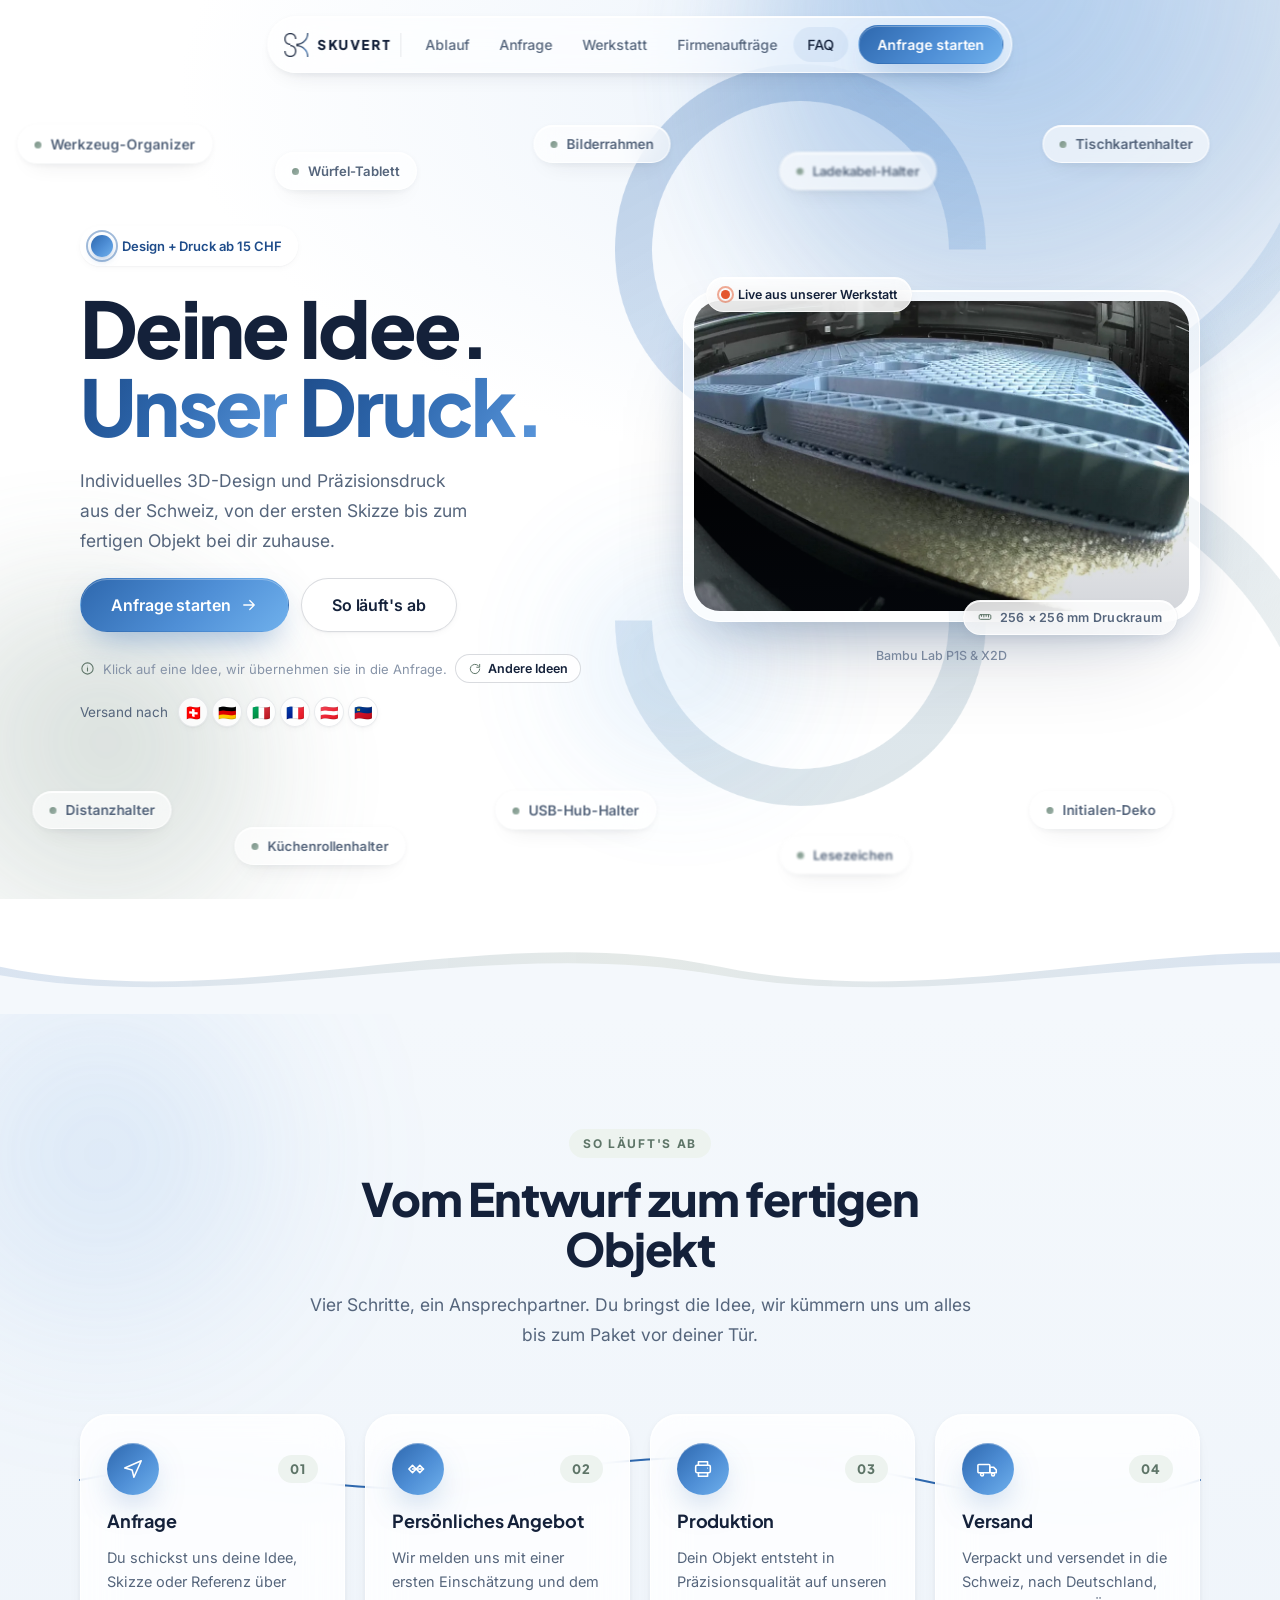
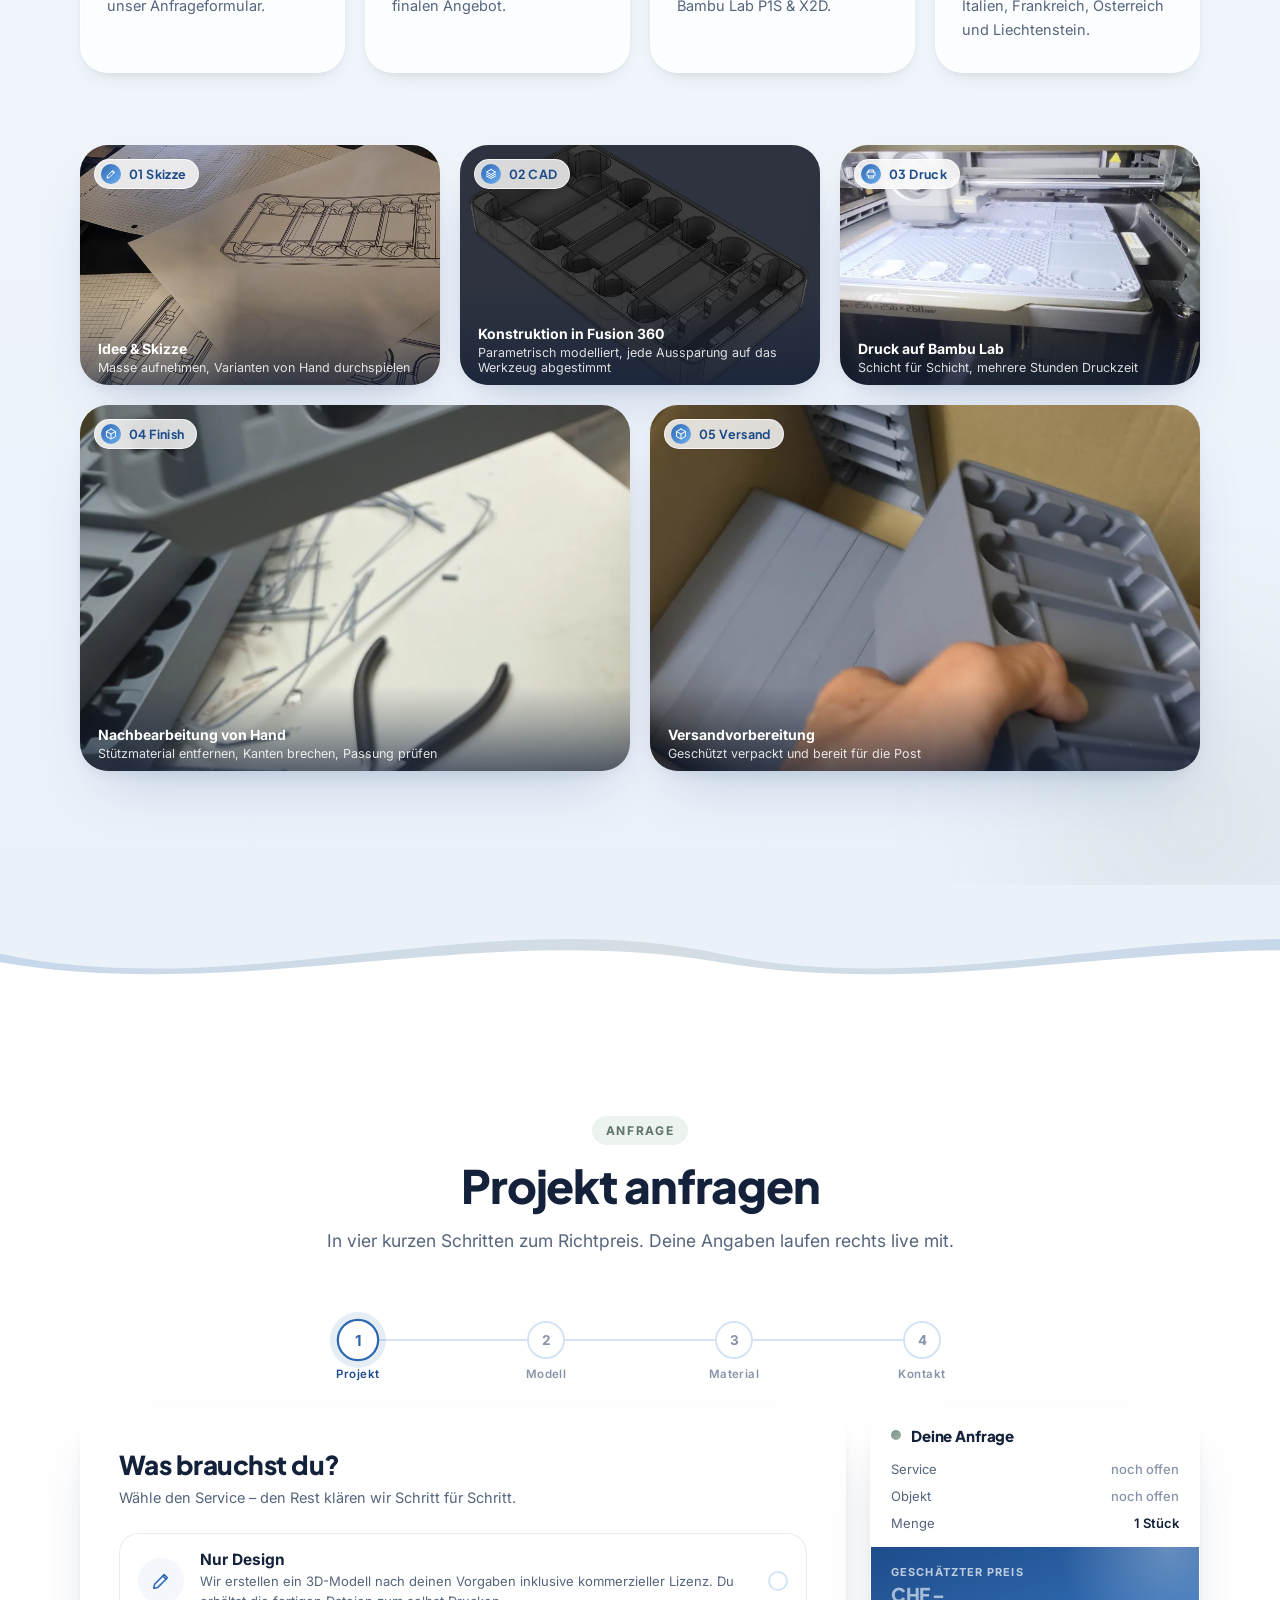
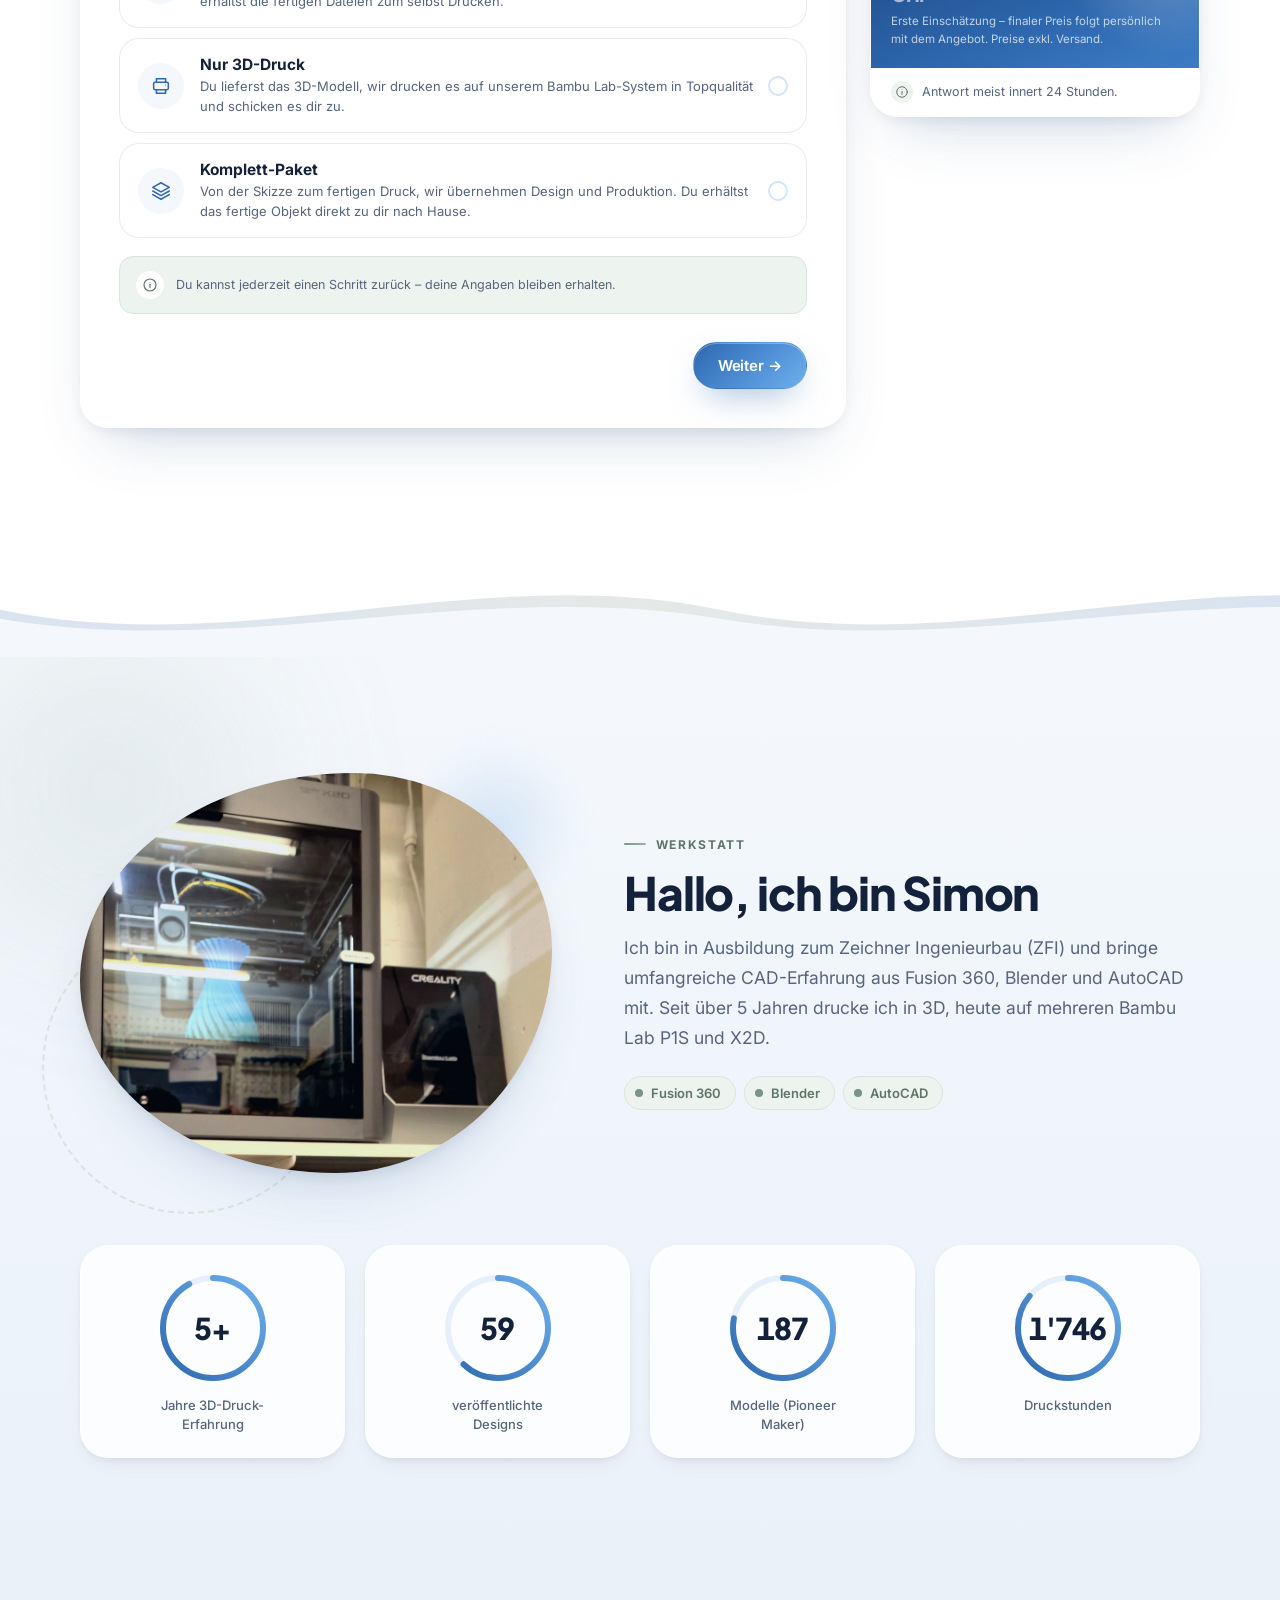
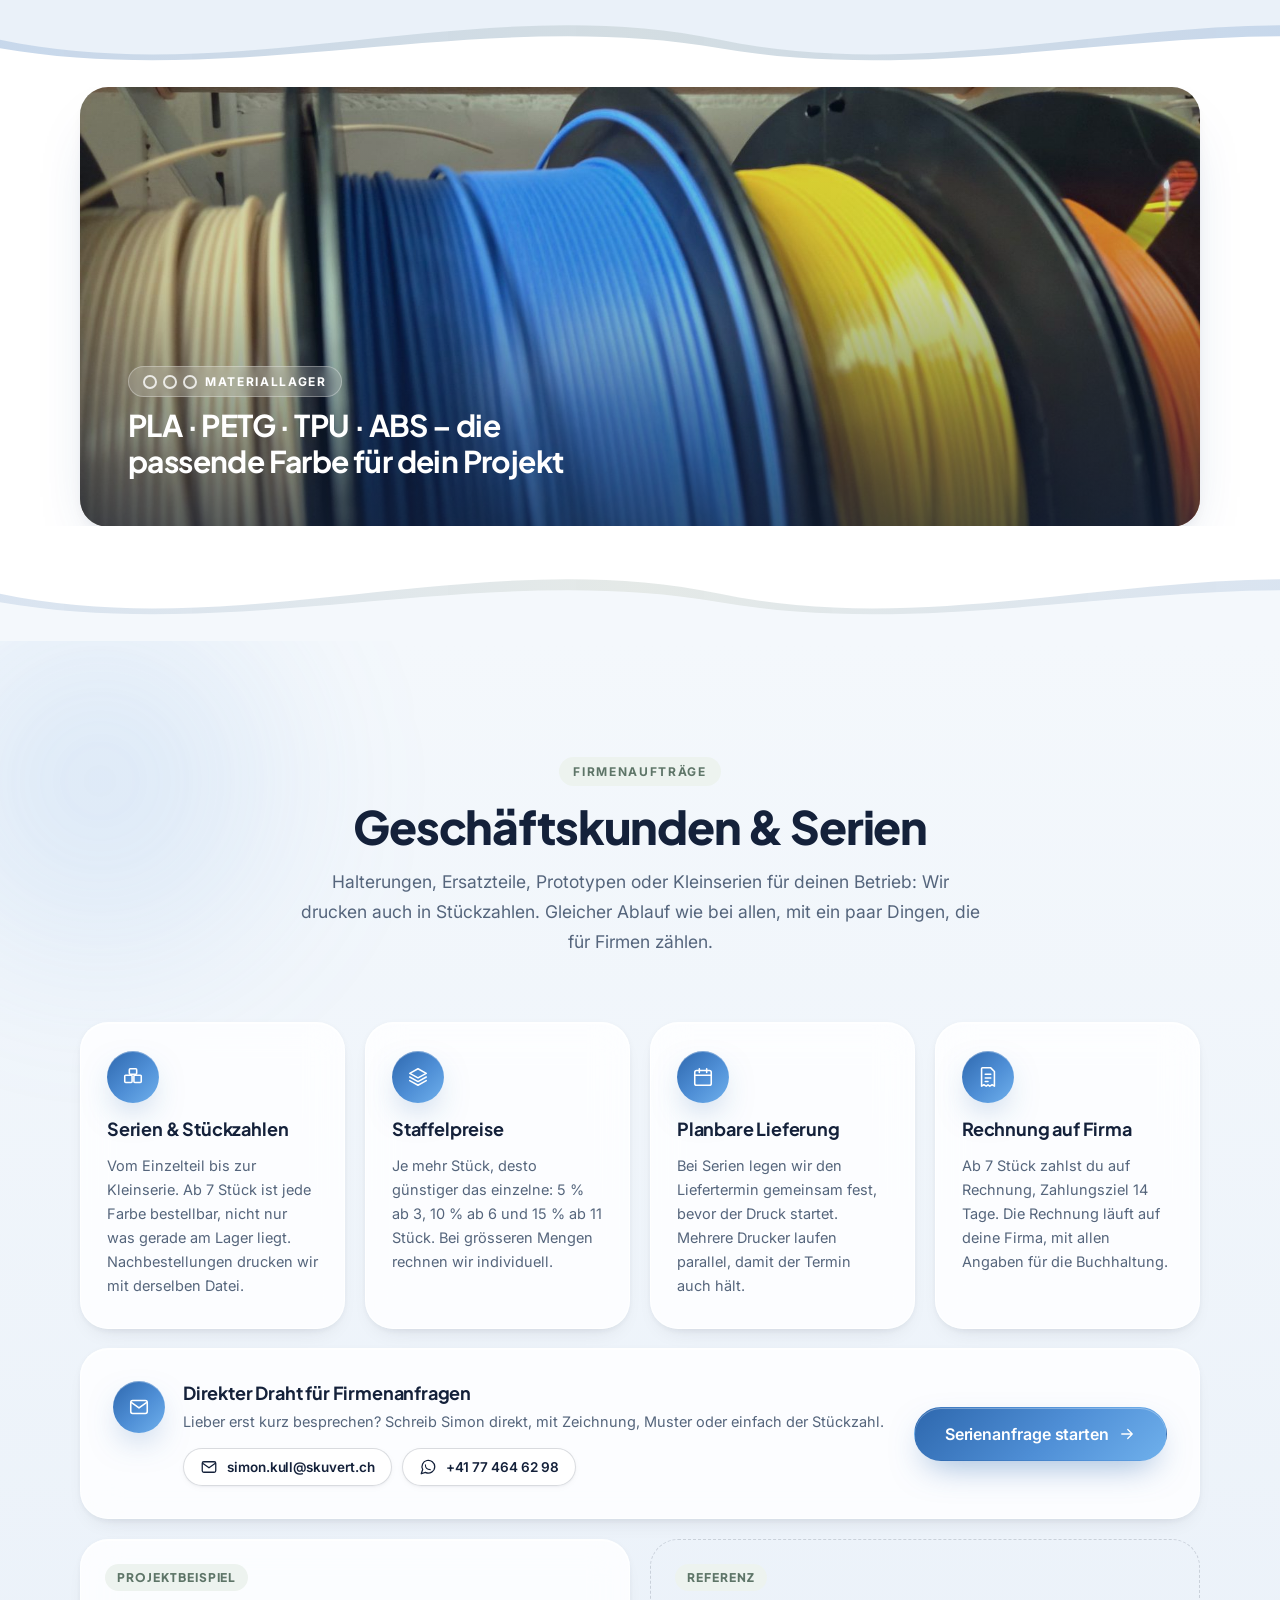
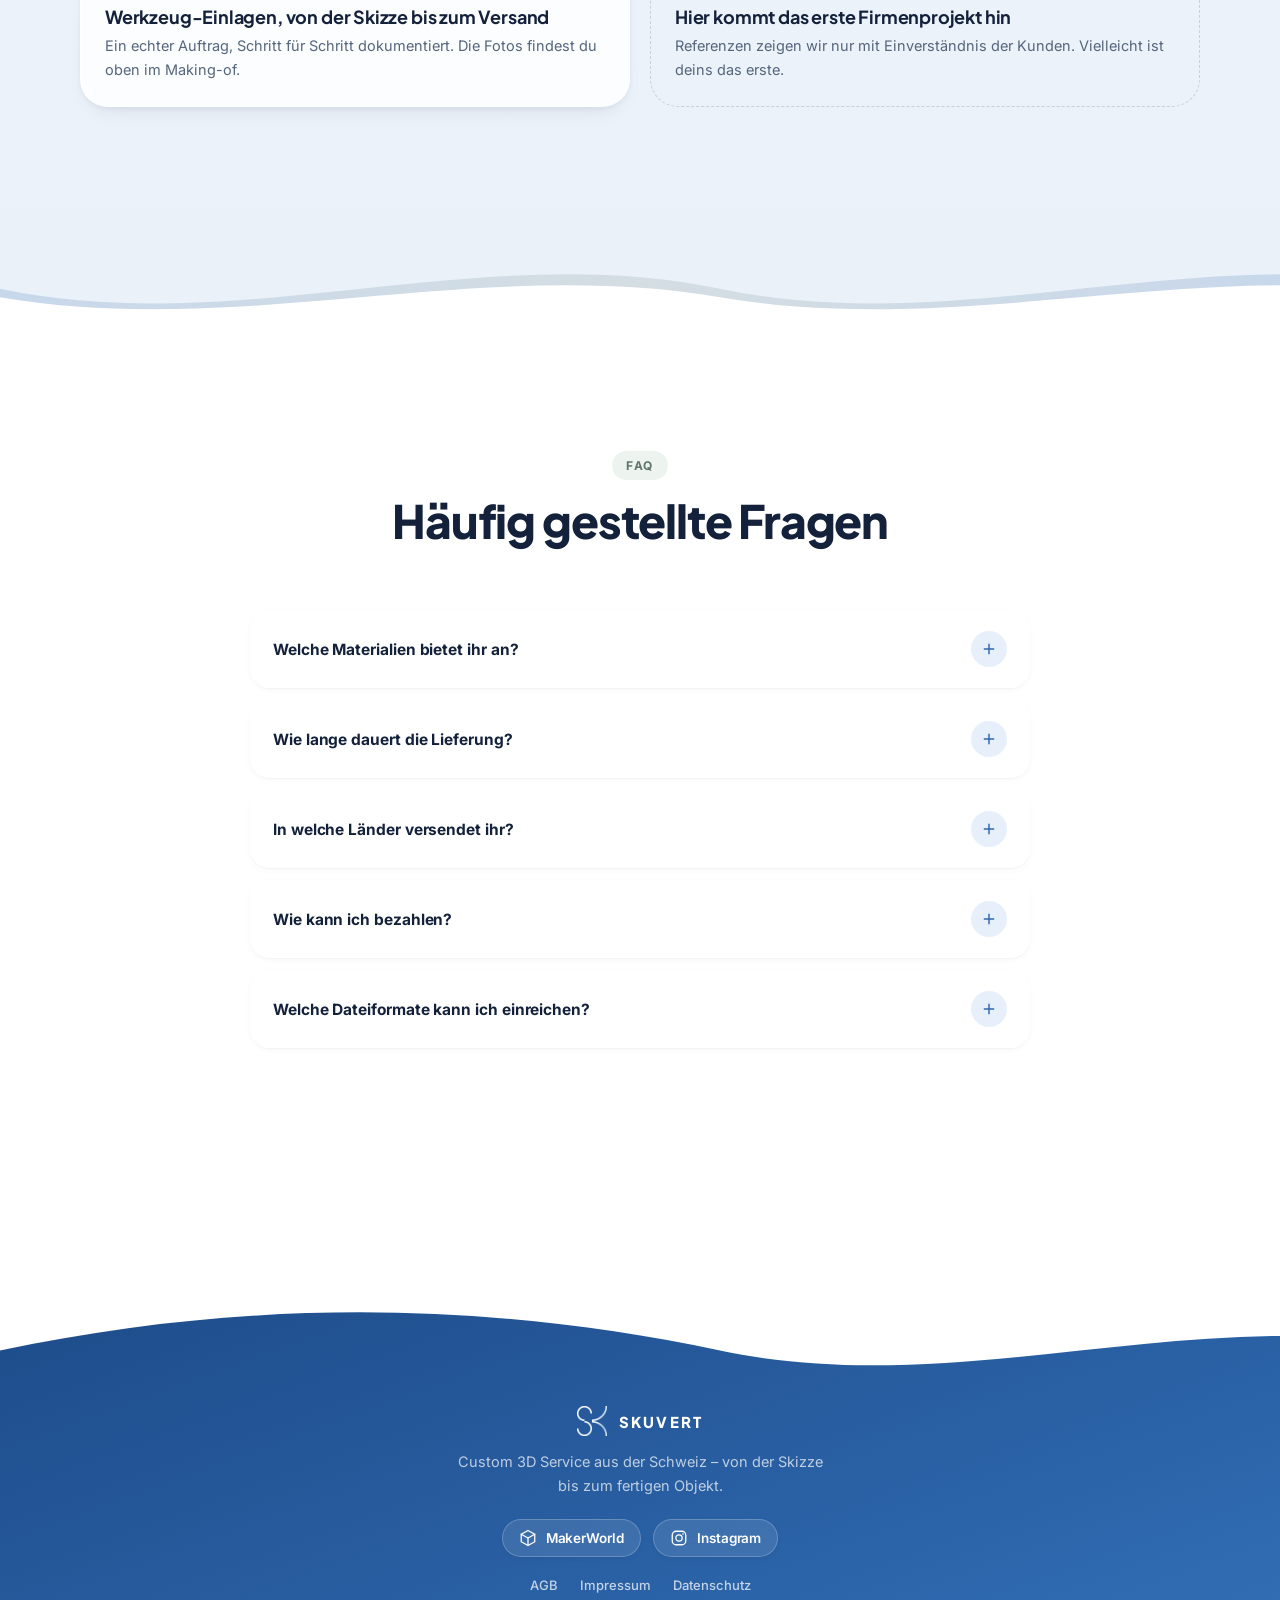
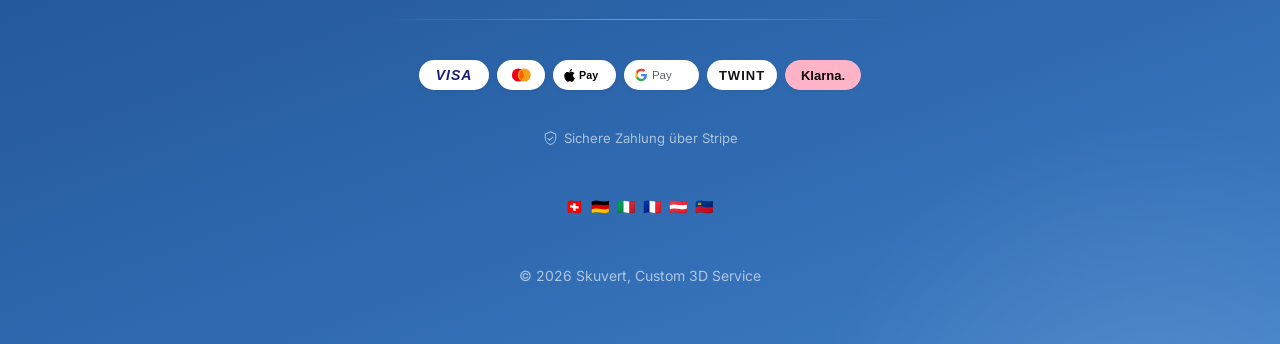
==== index.html @ 54eae2b1 "Menü: «Werkstatt» und «Firmenaufträge» als einheitliche Ein-Wort-Begriffe Co-Authored-By: Claude Opu" ====
<!DOCTYPE html>
<html lang="de">
<head>
<meta charset="UTF-8">
<meta name="viewport" content="width=device-width, initial-scale=1">
<title>Skuvert, Custom 3D Service</title>
<meta name="description" content="Individuelles 3D-Design und Präzisionsdruck aus der Schweiz, von der ersten Skizze bis zum fertigen Objekt.">
<meta property="og:title" content="Skuvert, Custom 3D Service">
<meta property="og:description" content="Individuelles 3D-Design und Präzisionsdruck aus der Schweiz, von der ersten Skizze bis zum fertigen Objekt.">
<meta property="og:type" content="website">
<meta name="theme-color" content="#2E68AE">
<link rel="icon" type="image/png" href="assets/logo.png">
<link rel="apple-touch-icon" href="assets/logo.png">
<link rel="preconnect" href="https://fonts.googleapis.com">
<link rel="preconnect" href="https://fonts.gstatic.com" crossorigin>
<link href="https://fonts.googleapis.com/css2?family=Inter:wght@400;500;600;700&family=Plus+Jakarta+Sans:wght@700;800&display=swap" rel="stylesheet">
<link rel="stylesheet" href="style.css?v=11">
</head>
<body>

<!-- duenne Fortschrittsleiste am Seitenrand (rein CSS, scroll-timeline) -->
<div class="scroll-progress" aria-hidden="true"></div>

<!-- icon sprite (line icons only, no emoji) -->
<svg style="display:none" aria-hidden="true">
<symbol id="icon-send" viewBox="0 0 24 24"><path d="M3 11l18-8-8 18-2-8-8-2z"/></symbol>
<symbol id="icon-handshake" viewBox="0 0 24 24"><path d="M2 12l4-4 4 4-4 4-4-4z"/><path d="M10 12l4-4 4 4-4 4-4-4z"/><path d="M6 12h12"/></symbol>
<symbol id="icon-printer" viewBox="0 0 24 24"><path d="M7 8V4h10v4"/><rect x="4" y="8" width="16" height="8" rx="1.5"/><path d="M7 16v4h10v-4"/><circle cx="17" cy="11" r="0.6" fill="currentColor" stroke="none"/></symbol>
<symbol id="icon-truck" viewBox="0 0 24 24"><rect x="1" y="7" width="13" height="9" rx="1"/><path d="M14 10h4l3 3v3h-7z"/><circle cx="5.5" cy="18" r="1.6"/><circle cx="17.5" cy="18" r="1.6"/></symbol>
<symbol id="icon-package" viewBox="0 0 24 24"><path d="M12 2l9 5v10l-9 5-9-5V7l9-5z"/><path d="M3 7l9 5 9-5"/><path d="M12 12v9"/></symbol>
<symbol id="icon-cube" viewBox="0 0 24 24"><path d="M12 2l9 5v10l-9 5-9-5V7l9-5z"/><path d="M3 7l9 5 9-5"/><path d="M12 12v9"/></symbol>
<symbol id="icon-instagram" viewBox="0 0 24 24"><rect x="3" y="3" width="18" height="18" rx="5"/><circle cx="12" cy="12" r="4.2"/><circle cx="17.3" cy="6.7" r="1.1" fill="currentColor" stroke="none"/></symbol>
<symbol id="icon-plus" viewBox="0 0 24 24"><path d="M12 5v14M5 12h14"/></symbol>
<symbol id="icon-minus" viewBox="0 0 24 24"><path d="M5 12h14"/></symbol>
<symbol id="icon-pen" viewBox="0 0 24 24"><path d="M4 20l4.5-1L19 8.5 15.5 5 5 15.5 4 20z"/><path d="M14 6.5l3.5 3.5"/></symbol>
<symbol id="icon-layers" viewBox="0 0 24 24"><path d="M12 3l9 5-9 5-9-5 9-5z"/><path d="M3 12l9 5 9-5"/><path d="M3 16l9 5 9-5"/></symbol>
<symbol id="icon-boxes" viewBox="0 0 24 24"><rect x="3" y="10" width="8" height="8" rx="1"/><rect x="13" y="10" width="8" height="8" rx="1"/><rect x="8" y="3" width="8" height="6" rx="1"/></symbol>
<symbol id="icon-mail" viewBox="0 0 24 24"><rect x="3" y="5" width="18" height="14" rx="2"/><path d="M3.5 7l8.5 6 8.5-6"/></symbol>
<symbol id="icon-whatsapp" viewBox="0 0 24 24"><path d="M21 11.5a8.5 8.5 0 0 1-12.4 7.6L3 21l1.9-5.6A8.5 8.5 0 1 1 21 11.5z"/><path d="M8.5 9c0 4 2.5 6.5 6.5 6.5" stroke-width="1.4"/></symbol>
<symbol id="icon-info" viewBox="0 0 24 24"><circle cx="12" cy="12" r="9"/><path d="M12 11v5"/><circle cx="12" cy="8" r="0.7" fill="currentColor" stroke="none"/></symbol>
<symbol id="icon-arrow" viewBox="0 0 24 24"><path d="M5 12h14M13 6l6 6-6 6"/></symbol>
<symbol id="icon-refresh" viewBox="0 0 24 24"><path d="M20 12a8 8 0 1 1-2.3-5.7"/><path d="M20 4v5h-5"/></symbol>
<symbol id="icon-paperclip" viewBox="0 0 24 24"><path d="M21 12.5l-8.2 8.2a5.5 5.5 0 0 1-7.8-7.8L13.6 4.3a3.5 3.5 0 0 1 5 5l-8.7 8.6a1.5 1.5 0 0 1-2.1-2.1L15.6 8"/></symbol>
<symbol id="icon-share" viewBox="0 0 24 24"><path d="M12 3v13"/><path d="M7 8l5-5 5 5"/><path d="M5 13v6h14v-6"/></symbol>
<symbol id="icon-ruler" viewBox="0 0 24 24"><rect x="2" y="8" width="20" height="8" rx="2"/><path d="M6 8v3M10 8v4M14 8v3M18 8v4"/></symbol>
<symbol id="icon-invoice" viewBox="0 0 24 24"><path d="M6 2h9l4 4v16l-2.5-1.5L14 22l-2-1.5L10 22l-2.5-1.5L5 22V3a1 1 0 0 1 1-1z"/><path d="M9 9h6M9 13h6M9 17h3"/></symbol>
<symbol id="icon-calendar" viewBox="0 0 24 24"><rect x="3" y="5" width="18" height="16" rx="2"/><path d="M3 10h18M8 3v4M16 3v4"/></symbol>
<symbol id="icon-check" viewBox="0 0 24 24"><path d="M5 12.5l4.5 4.5L19 7.5"/></symbol>
</svg>

<header class="nav" id="nav">
<a class="nav-brand" href="#top" aria-label="Zum Seitenanfang"><span class="nav-logo" role="img" aria-label="Skuvert Logo"></span><span class="nav-word">SKUVERT</span></a>
<nav class="nav-links" aria-label="Hauptnavigation">
<a href="#ablauf">Ablauf</a>
<a href="#anfrage">Anfrage</a>
<a href="#ueber-mich">Werkstatt</a>
<a href="#firmen">Firmenaufträge</a>
<a href="#faq">FAQ</a>
</nav>
<a href="#anfrage" class="glass-btn glass-btn--accent">Anfrage starten</a>
</header>

<main>

<section id="top" class="hero">
<div class="hero-bg" aria-hidden="true">
<span class="orb orb--1"></span>
<span class="orb orb--2"></span>
<span class="orb orb--3"></span>
<div class="hero-logo-bg"></div>
</div>
<!-- Ideen-Blasen (JS fuellt sie): klick uebernimmt den Begriff in die Anfrage -->
<div class="hero-ideas" id="hero-ideas"></div>
<div class="hero-inner">
<div class="hero-text">
<div class="hero-badge"><span class="hero-badge-dot"></span>Design + Druck ab 15 CHF</div>
<h1 class="hero-title split">Deine Idee.<br><span class="accent">Unser Druck.</span></h1>
<p class="body-text">Individuelles 3D-Design und Präzisionsdruck aus der Schweiz, von der ersten Skizze bis zum fertigen Objekt bei dir zuhause.</p>
<div class="cta-row">
<a href="#anfrage" class="glass-btn glass-btn--accent glass-btn--lg">Anfrage starten <svg class="icon arrow"><use href="#icon-arrow"/></svg></a>
<a href="#ablauf" class="glass-btn glass-btn--ghost glass-btn--lg">So läuft's ab</a>
</div>
<div class="hero-meta">
<div class="idea-hint"><svg class="icon"><use href="#icon-info"/></svg><span>Klick auf eine Idee, wir übernehmen sie in die Anfrage.</span><button class="idea-shuffle" id="idea-shuffle" type="button"><svg class="icon"><use href="#icon-refresh"/></svg>Andere Ideen</button></div>
<div class="shipping-row">
<span>Versand nach</span>
<span class="flag-pills"><span title="Schweiz">🇨🇭</span><span title="Deutschland">🇩🇪</span><span title="Italien">🇮🇹</span><span title="Frankreich">🇫🇷</span><span title="Österreich">🇦🇹</span><span title="Liechtenstein">🇱🇮</span></span>
</div>
</div>
<div class="hero-ideas-mobile" id="hero-ideas-mobile"></div>
</div>
<figure class="hero-figure reveal">
<div class="hero-stage tilt" data-tilt="4">
<!-- Weitere Timelapses: einfach eine zusaetzliche <video class="hero-clip"> Zeile
     ergaenzen. Die Reihenfolge hier ist die Reihenfolge der Endlosschleife. -->
<div class="hero-media" id="hero-media">
<video class="hero-clip is-current" src="img/hero-timelapse-1.mp4" poster="img/hero-timelapse.webp" autoplay muted playsinline preload="auto" width="1024" height="640" aria-label="Zeitraffer: ein Druckteil entsteht Schicht für Schicht"></video>
<video class="hero-clip" src="img/hero-timelapse-2.mp4" muted playsinline preload="none" width="960" height="600" aria-label="Zeitraffer: mehrere Teile wachsen gleichzeitig auf dem Druckbett"></video>
<video class="hero-clip" src="img/hero-timelapse-3.mp4" muted playsinline preload="none" width="1024" height="576" aria-label="Zeitraffer: ein blaues Objekt mit organischen Streben entsteht"></video>
<video class="hero-clip" src="img/hero-timelapse-4.mp4" muted playsinline preload="none" width="1024" height="576" aria-label="Zeitraffer: zwei kleine Teile in Orange und Weiss wachsen nebeneinander"></video>
<video class="hero-clip" src="img/hero-timelapse-5.mp4" muted playsinline preload="none" width="1024" height="576" aria-label="Zeitraffer: eine graue Vase mit Wellenstruktur entsteht Schicht für Schicht"></video>
<video class="hero-clip" src="img/hero-timelapse-6.mp4" muted playsinline preload="none" width="1024" height="576" aria-label="Zeitraffer: eine grosse weisse Schale wird gedruckt"></video>
</div>
<span class="stage-chip stage-chip--live"><span class="live-dot"></span>Live aus unserer Werkstatt</span>
<span class="stage-chip stage-chip--dim"><svg class="icon"><use href="#icon-ruler"/></svg>256 × 256 mm Druckraum</span>
</div>
<figcaption class="hero-media-cap">Bambu Lab P1S &amp; X2D</figcaption>
</figure>
</div>
</section>

<div class="wave wave--to-surface" aria-hidden="true"></div>

<section id="ablauf" class="section section--alt">
<div class="section-glow" aria-hidden="true"><span class="g1"></span><span class="g2"></span></div>
<div class="section-inner">
<div class="header-block reveal">
<p class="eyebrow">So läuft's ab</p>
<h2 class="heading-2 split">Vom Entwurf zum fertigen Objekt</h2>
<p class="body-text">Vier Schritte, ein Ansprechpartner. Du bringst die Idee, wir kümmern uns um alles bis zum Paket vor deiner Tür.</p>
</div>
<div class="process-wrap">
<svg class="process-path" viewBox="0 0 1200 60" preserveAspectRatio="none" aria-hidden="true">
<path d="M0 30 C 150 0, 300 60, 450 30 S 750 0, 900 30 S 1100 60, 1200 30"/>
<path class="draw" d="M0 30 C 150 0, 300 60, 450 30 S 750 0, 900 30 S 1100 60, 1200 30"/>
</svg>
<div class="card-grid">
<div class="process-card glass-card reveal tilt" data-tilt="5">
<div class="card-top"><div class="glass-chip"><svg class="icon"><use href="#icon-send"/></svg></div><span class="step-no">01</span></div>
<h3>Anfrage</h3>
<p>Du schickst uns deine Idee, Skizze oder Referenz über unser Anfrageformular.</p>
</div>
<div class="process-card glass-card reveal tilt" data-tilt="5">
<div class="card-top"><div class="glass-chip"><svg class="icon"><use href="#icon-handshake"/></svg></div><span class="step-no">02</span></div>
<h3>Persönliches Angebot</h3>
<p>Wir melden uns mit einer ersten Einschätzung und dem finalen Angebot.</p>
</div>
<div class="process-card glass-card reveal tilt" data-tilt="5">
<div class="card-top"><div class="glass-chip"><svg class="icon"><use href="#icon-printer"/></svg></div><span class="step-no">03</span></div>
<h3>Produktion</h3>
<p>Dein Objekt entsteht in Präzisionsqualität auf unseren Bambu Lab P1S &amp; X2D.</p>
</div>
<div class="process-card glass-card reveal tilt" data-tilt="5">
<div class="card-top"><div class="glass-chip"><svg class="icon"><use href="#icon-truck"/></svg></div><span class="step-no">04</span></div>
<h3>Versand</h3>
<p>Verpackt und versendet in die Schweiz, nach Deutschland, Italien, Frankreich, Österreich und Liechtenstein.</p>
</div>
</div>
</div>
<!-- Making-of: ein realer Auftrag von der Skizze bis zum Versand -->
<div class="making-grid">

<figure class="photo making-item reveal">
<span class="making-step"><svg class="icon"><use href="#icon-pen"/></svg>01 Skizze</span>
<img src="img/making-01-skizze.webp" alt="Handskizzen und Konstruktionszeichnungen der Werkzeug-Einlage auf dem Schreibtisch" width="1400" height="1400" loading="lazy" style="object-position: 50% 42%">
<figcaption><span class="cap-title">Idee &amp; Skizze</span><span class="cap-sub">Masse aufnehmen, Varianten von Hand durchspielen</span></figcaption>
</figure>

<figure class="photo making-item reveal">
<span class="making-step"><svg class="icon"><use href="#icon-layers"/></svg>02 CAD</span>
<img src="img/making-02-cad.webp" alt="Fertiges 3D-Modell der Werkzeug-Einlage in Fusion 360" width="1400" height="1400" loading="lazy">
<figcaption><span class="cap-title">Konstruktion in Fusion&nbsp;360</span><span class="cap-sub">Parametrisch modelliert, jede Aussparung auf das Werkzeug abgestimmt</span></figcaption>
</figure>

<figure class="photo making-item reveal">
<span class="making-step"><svg class="icon"><use href="#icon-printer"/></svg>03 Druck</span>
<img src="img/making-03-druck.webp" alt="Die Werkzeug-Einlage entsteht Schicht für Schicht auf dem Druckbett" width="1020" height="680" loading="lazy">
<figcaption><span class="cap-title">Druck auf Bambu Lab</span><span class="cap-sub">Schicht für Schicht, mehrere Stunden Druckzeit</span></figcaption>
</figure>

<figure class="photo making-item making-item--wide reveal">
<span class="making-step"><svg class="icon"><use href="#icon-cube"/></svg>04 Finish</span>
<img src="img/making-04-finish.webp?v=2" alt="Nachbearbeitung der gedruckten Einlage: Stützmaterial wird mit der Zange entfernt" width="1400" height="798" loading="lazy">
<figcaption><span class="cap-title">Nachbearbeitung von Hand</span><span class="cap-sub">Stützmaterial entfernen, Kanten brechen, Passung prüfen</span></figcaption>
</figure>

<figure class="photo making-item making-item--wide reveal">
<span class="making-step"><svg class="icon"><use href="#icon-package"/></svg>05 Versand</span>
<img src="img/making-05-versand.webp" alt="Die fertigen Einlagen werden geschützt in einen Versandkarton gelegt" width="1400" height="1400" loading="lazy">
<figcaption><span class="cap-title">Versandvorbereitung</span><span class="cap-sub">Geschützt verpackt und bereit für die Post</span></figcaption>
</figure>

</div>
</div>
</section>

<div class="wave wave--to-white" style="--from: var(--surface-2)" aria-hidden="true"></div>

<section id="anfrage" class="section">
<div class="section-inner">
<div class="header-block reveal">
<p class="eyebrow">Anfrage</p>
<h2 class="heading-2 split">Projekt anfragen</h2>
<p class="body-text">In vier kurzen Schritten zum Richtpreis. Deine Angaben laufen rechts live mit.</p>
</div>
<div id="request-form" class="request-wrap reveal"></div>
</div>
</section>

<div class="wave wave--to-surface" aria-hidden="true"></div>

<section id="ueber-mich" class="section section--alt">
<div class="section-glow" aria-hidden="true"><span class="g2" style="left:-120px;right:auto;top:-100px;bottom:auto"></span></div>
<div class="section-inner about-inner">
<figure class="about-figure">
<div class="photo reveal"><img src="img/werkstatt.jpg" alt="Unser Druckplatz mit Bambu Lab Drucker und Filament-Trockner" loading="lazy"></div>
</figure>
<div class="about-text reveal">
<p class="eyebrow">Werkstatt</p>
<h2 class="heading-2 split">Hallo, ich bin Simon</h2>
<p class="body-text">Ich bin in Ausbildung zum Zeichner Ingenieurbau (ZFI) und bringe umfangreiche CAD-Erfahrung aus Fusion 360, Blender und AutoCAD mit. Seit über 5 Jahren drucke ich in 3D, heute auf mehreren Bambu Lab P1S und X2D.</p>
<div class="about-tags">
<span class="about-tag">Fusion 360</span>
<span class="about-tag">Blender</span>
<span class="about-tag">AutoCAD</span>
</div>
</div>
</div>
<div class="section-inner">
<svg width="0" height="0" style="position:absolute" aria-hidden="true"><defs><linearGradient id="ring-grad" x1="0" y1="0" x2="1" y2="1"><stop offset="0" stop-color="#2E68AE"/><stop offset="1" stop-color="#6FB0EC"/></linearGradient></defs></svg>
<div class="stat-band">
<div class="stat glass-card reveal" style="--pct:.92">
<div class="stat-ring"><svg viewBox="0 0 112 112"><circle class="track" cx="56" cy="56" r="50"/><circle class="bar" cx="56" cy="56" r="50"/></svg><span class="stat-num">5+</span></div>
<span class="stat-label">Jahre 3D-Druck-Erfahrung</span>
</div>
<div class="stat glass-card reveal" style="--pct:.62">
<div class="stat-ring"><svg viewBox="0 0 112 112"><circle class="track" cx="56" cy="56" r="50"/><circle class="bar" cx="56" cy="56" r="50"/></svg><span class="stat-num">59</span></div>
<span class="stat-label">veröffentlichte Designs</span>
</div>
<div class="stat glass-card reveal" style="--pct:.78">
<div class="stat-ring"><svg viewBox="0 0 112 112"><circle class="track" cx="56" cy="56" r="50"/><circle class="bar" cx="56" cy="56" r="50"/></svg><span class="stat-num">187</span></div>
<span class="stat-label">Modelle (Pioneer Maker)</span>
</div>
<div class="stat glass-card reveal" style="--pct:.86">
<div class="stat-ring"><svg viewBox="0 0 112 112"><circle class="track" cx="56" cy="56" r="50"/><circle class="bar" cx="56" cy="56" r="50"/></svg><span class="stat-num" data-hours-base="1654" data-hours-from="2026-10-20">1'654</span></div>
<span class="stat-label">Druckstunden</span>
</div>
</div>
</div>
</section>

<div class="wave wave--to-white" style="--from: var(--surface-2)" aria-hidden="true"></div>

<!-- Materiallager-Band: echtes Foto, ruhige Behandlung -->
<section class="section" style="padding-top:0;padding-bottom:0">
<div class="section-inner">
<figure class="photo photo-band reveal">
<img src="img/filament-lager.jpg" alt="Mein Filamentlager mit PLA, PETG, TPU und ABS in vielen Farben" loading="lazy">
<figcaption class="band-cap">
<span class="k"><span class="band-dots" aria-hidden="true"><i></i><i></i><i></i></span>Materiallager</span>
<span class="v">PLA · PETG · TPU · ABS – die passende Farbe für dein Projekt</span>
</figcaption>
</figure>
</div>
</section>

<div class="wave wave--to-surface" aria-hidden="true"></div>

<!-- Geschaeftskunden & Serien. Alle Zahlen hier kommen aus der Preislogik in script.js
     (qtyDiscount, SERIES_MIN, INVOICE_TEXT) - bei Aenderungen dort auch hier anpassen. -->
<section id="firmen" class="section section--alt">
<div class="section-glow" aria-hidden="true"><span class="g1"></span></div>
<div class="section-inner">
<div class="header-block reveal">
<p class="eyebrow">Firmenaufträge</p>
<h2 class="heading-2 split">Geschäftskunden &amp; Serien</h2>
<p class="body-text">Halterungen, Ersatzteile, Prototypen oder Kleinserien für deinen Betrieb: Wir drucken auch in Stückzahlen. Gleicher Ablauf wie bei allen, mit ein paar Dingen, die für Firmen zählen.</p>
</div>
<div class="card-grid biz-grid">
<div class="process-card glass-card reveal tilt" data-tilt="5">
<div class="card-top"><div class="glass-chip"><svg class="icon"><use href="#icon-boxes"/></svg></div></div>
<h3>Serien &amp; Stückzahlen</h3>
<p>Vom Einzelteil bis zur Kleinserie. Ab 7 Stück ist jede Farbe bestellbar, nicht nur was gerade am Lager liegt. Nachbestellungen drucken wir mit derselben Datei.</p>
</div>
<div class="process-card glass-card reveal tilt" data-tilt="5">
<div class="card-top"><div class="glass-chip"><svg class="icon"><use href="#icon-layers"/></svg></div></div>
<h3>Staffelpreise</h3>
<p>Je mehr Stück, desto günstiger das einzelne: 5&nbsp;% ab 3, 10&nbsp;% ab 6 und 15&nbsp;% ab 11 Stück. Bei grösseren Mengen rechnen wir individuell.</p>
</div>
<div class="process-card glass-card reveal tilt" data-tilt="5">
<div class="card-top"><div class="glass-chip"><svg class="icon"><use href="#icon-calendar"/></svg></div></div>
<h3>Planbare Lieferung</h3>
<p>Bei Serien legen wir den Liefertermin gemeinsam fest, bevor der Druck startet. Mehrere Drucker laufen parallel, damit der Termin auch hält.</p>
</div>
<div class="process-card glass-card reveal tilt" data-tilt="5">
<div class="card-top"><div class="glass-chip"><svg class="icon"><use href="#icon-invoice"/></svg></div></div>
<h3>Rechnung auf Firma</h3>
<p>Ab 7 Stück zahlst du auf Rechnung, Zahlungsziel 14 Tage. Die Rechnung läuft auf deine Firma, mit allen Angaben für die Buchhaltung.</p>
</div>
</div>

<div class="biz-contact glass-card reveal">
<div class="biz-contact-text">
<div class="glass-chip"><svg class="icon"><use href="#icon-mail"/></svg></div>
<div>
<h3>Direkter Draht für Firmenanfragen</h3>
<p>Lieber erst kurz besprechen? Schreib Simon direkt, mit Zeichnung, Muster oder einfach der Stückzahl.</p>
<div class="biz-contact-links">
<a class="glass-btn glass-btn--pill-sm" href="mailto:simon.kull@skuvert.ch?subject=Firmenanfrage"><svg class="icon"><use href="#icon-mail"/></svg>simon.kull@skuvert.ch</a>
<a class="glass-btn glass-btn--pill-sm" href="https://wa.me/41774646298" target="_blank" rel="noreferrer"><svg class="icon"><use href="#icon-whatsapp"/></svg>+41 77 464 62 98</a>
</div>
</div>
</div>
<a href="#anfrage" class="glass-btn glass-btn--accent glass-btn--lg" data-series>Serienanfrage starten <svg class="icon arrow"><use href="#icon-arrow"/></svg></a>
</div>

<!-- Referenzen: sobald ein Firmenkunde zustimmt, die zweite Karte durch ein echtes
     Projekt ersetzen (Titel, ein Satz was gedruckt wurde, Stueckzahl, optional Foto). -->
<div class="biz-refs">
<a class="biz-ref glass-card reveal" href="#ablauf">
<span class="biz-ref-k">Projektbeispiel</span>
<h3>Werkzeug-Einlagen, von der Skizze bis zum Versand</h3>
<p>Ein echter Auftrag, Schritt für Schritt dokumentiert. Die Fotos findest du oben im Making-of.</p>
</a>
<div class="biz-ref biz-ref--empty glass-card reveal">
<span class="biz-ref-k">Referenz</span>
<h3>Hier kommt das erste Firmenprojekt hin</h3>
<p>Referenzen zeigen wir nur mit Einverständnis der Kunden. Vielleicht ist deins das erste.</p>
</div>
</div>
</div>
</section>

<div class="wave wave--to-white" style="--from: var(--surface-2)" aria-hidden="true"></div>

<section id="faq" class="section">
<div class="section-inner">
<div class="header-block reveal">
<p class="eyebrow">FAQ</p>
<h2 class="heading-2 split">Häufig gestellte Fragen</h2>
</div>
<div class="faq-list">
<div class="faq-item reveal">
<button class="faq-question"><span>Welche Materialien bietet ihr an?</span><span class="faq-toggle"><svg class="icon icon-plus"><use href="#icon-plus"/></svg></span></button>
<div class="faq-answer"><p>PLA, PETG, TPU und ABS, je nach Anwendung wählen wir mit dir das passende Material. PLA für Dekoartikel und Prototypen, PETG für funktionale Teile, TPU für flexible Anwendungen und ABS für Aussenbereiche.</p></div>
</div>
<div class="faq-item reveal">
<button class="faq-question"><span>Wie lange dauert die Lieferung?</span><span class="faq-toggle"><svg class="icon icon-plus"><use href="#icon-plus"/></svg></span></button>
<div class="faq-answer"><p>5–10 Werktage ab Auftragsbestätigung, je nach Aufwand und aktueller Auslastung. Bei dringenden Anfragen sag uns einfach Bescheid.</p></div>
</div>
<div class="faq-item reveal">
<button class="faq-question"><span>In welche Länder versendet ihr?</span><span class="faq-toggle"><svg class="icon icon-plus"><use href="#icon-plus"/></svg></span></button>
<div class="faq-answer"><p>Aktuell versenden wir in die Schweiz, nach Deutschland, Italien, Frankreich, Österreich und Liechtenstein.</p></div>
</div>
<div class="faq-item reveal">
<button class="faq-question"><span>Wie kann ich bezahlen?</span><span class="faq-toggle"><svg class="icon icon-plus"><use href="#icon-plus"/></svg></span></button>
<div class="faq-answer"><p>Bequem und sicher über Stripe – du wählst einfach deine bevorzugte Methode: Kredit-/Debitkarte, Apple&nbsp;Pay, Google&nbsp;Pay, TWINT oder Klarna. Nach der Auftragsbestätigung bekommst du von uns einen Zahlungslink – anklicken, Methode wählen, fertig.</p>
<div class="pay-methods">
<span class="pay-badge" title="Visa"><svg viewBox="0 0 48 16" xmlns="http://www.w3.org/2000/svg"><text x="24" y="13" text-anchor="middle" font-family="Arial,Helvetica,sans-serif" font-weight="700" font-style="italic" font-size="14" letter-spacing="1" fill="#1A1F71">VISA</text></svg></span>
<span class="pay-badge" title="Mastercard"><svg viewBox="0 0 34 22" xmlns="http://www.w3.org/2000/svg"><circle cx="13" cy="11" r="9" fill="#EB001B"/><circle cx="21" cy="11" r="9" fill="#F79E1B"/><path d="M17 4.2a9 9 0 0 0 0 13.6 9 9 0 0 0 0-13.6z" fill="#FF5F00"/></svg></span>
<span class="pay-badge" title="Apple Pay"><svg viewBox="0 0 46 18" xmlns="http://www.w3.org/2000/svg"><path d="M8.4 4.3c.5-.6.8-1.4.7-2.3-.7 0-1.6.5-2.1 1.1-.5.5-.9 1.4-.8 2.2.8.1 1.6-.4 2.2-1zm.7 1.1c-1.2-.1-2.2.7-2.8.7-.6 0-1.4-.6-2.4-.6-1.2 0-2.4.7-3 1.8-1.3 2.2-.3 5.6.9 7.4.6.9 1.3 1.9 2.3 1.9.9 0 1.3-.6 2.4-.6 1.1 0 1.4.6 2.4.6 1 0 1.6-.9 2.2-1.8.7-1 1-2 1-2.1 0 0-1.9-.7-1.9-2.9 0-1.8 1.5-2.7 1.6-2.7-.9-1.3-2.2-1.4-2.7-1.4z" fill="#000"/><text x="17" y="13.5" font-family="Arial,Helvetica,sans-serif" font-weight="600" font-size="12" fill="#000">Pay</text></svg></span>
<span class="pay-badge" title="Google Pay"><svg viewBox="0 0 60 18" xmlns="http://www.w3.org/2000/svg"><path d="M13.4 9.1c0-.5 0-.9-.1-1.3H7v2.5h3.7c-.2.9-.6 1.6-1.4 2.1v1.7h2.2c1.3-1.2 1.9-2.9 1.9-4.9z" fill="#4285F4"/><path d="M7 16c1.8 0 3.3-.6 4.5-1.6l-2.2-1.7c-.6.4-1.4.6-2.3.6-1.7 0-3.2-1.2-3.7-2.8H1v1.7C2.2 14.6 4.4 16 7 16z" fill="#34A853"/><path d="M3.3 10.6c-.1-.4-.2-.8-.2-1.3s.1-.9.2-1.3V6.3H1C.5 7.3.3 8.4.3 9.6S.6 11.9 1 12.9l2.3-1.8z" fill="#FBBC04"/><path d="M7 4.5c1 0 1.9.3 2.6 1l1.9-1.9C10.3 2.5 8.8 2 7 2 4.4 2 2.2 3.4 1 5.6l2.3 1.8C3.8 5.7 5.3 4.5 7 4.5z" fill="#EA4335"/><text x="19" y="13.5" font-family="Arial,Helvetica,sans-serif" font-weight="500" font-size="13" fill="#5F6368">Pay</text></svg></span>
<span class="pay-badge" title="TWINT"><svg viewBox="0 0 48 16" xmlns="http://www.w3.org/2000/svg"><text x="24" y="13" text-anchor="middle" font-family="Arial,Helvetica,sans-serif" font-weight="800" font-size="13" letter-spacing="1" fill="#111318">TWINT</text></svg></span>
<span class="pay-badge" title="Klarna" style="background:#FFB3C7;border-color:#FFB3C7"><svg viewBox="0 0 54 16" xmlns="http://www.w3.org/2000/svg"><text x="27" y="13" text-anchor="middle" font-family="Arial,Helvetica,sans-serif" font-weight="700" font-size="13" fill="#0A0B09">Klarna.</text></svg></span>
</div>
</div>
</div>
<div class="faq-item reveal">
<button class="faq-question"><span>Welche Dateiformate kann ich einreichen?</span><span class="faq-toggle"><svg class="icon icon-plus"><use href="#icon-plus"/></svg></span></button>
<div class="faq-answer"><p>Alles Mögliche: JPG, PDF, MP4, DWG, STL, STEP oder 3MF, schick uns einfach, was du hast, wir schauen es uns an.</p></div>
</div>
</div>
</div>
</section>

</main>

<footer class="footer">
<div class="footer-logo-row">
<div class="shimmer-logo shimmer-logo--sm" role="img" aria-label="Skuvert Logo"></div>
<span class="wordmark">SKUVERT</span>
</div>
<p class="footer-tagline">Custom 3D Service aus der Schweiz – von der Skizze bis zum fertigen Objekt.</p>
<div class="footer-links">
<a class="glass-btn glass-btn--pill-sm" href="https://makerworld.com/de/@Skuvert" target="_blank" rel="noreferrer"><svg class="icon"><use href="#icon-cube"/></svg>MakerWorld</a>
<a class="glass-btn glass-btn--pill-sm" href="https://www.instagram.com/skuvert.official/" target="_blank" rel="noreferrer"><svg class="icon"><use href="#icon-instagram"/></svg>Instagram</a>
</div>
<div class="footer-legal">
<a href="agb.html">AGB</a>
<a href="impressum.html">Impressum</a>
<a href="datenschutz.html">Datenschutz</a>
</div>
<div class="footer-divider" aria-hidden="true"></div>
<div class="pay-methods">
<span class="pay-badge" title="Visa"><svg viewBox="0 0 48 16" xmlns="http://www.w3.org/2000/svg"><text x="24" y="13" text-anchor="middle" font-family="Arial,Helvetica,sans-serif" font-weight="700" font-style="italic" font-size="14" letter-spacing="1" fill="#1A1F71">VISA</text></svg></span>
<span class="pay-badge" title="Mastercard"><svg viewBox="0 0 34 22" xmlns="http://www.w3.org/2000/svg"><circle cx="13" cy="11" r="9" fill="#EB001B"/><circle cx="21" cy="11" r="9" fill="#F79E1B"/><path d="M17 4.2a9 9 0 0 0 0 13.6 9 9 0 0 0 0-13.6z" fill="#FF5F00"/></svg></span>
<span class="pay-badge" title="Apple Pay"><svg viewBox="0 0 46 18" xmlns="http://www.w3.org/2000/svg"><path d="M8.4 4.3c.5-.6.8-1.4.7-2.3-.7 0-1.6.5-2.1 1.1-.5.5-.9 1.4-.8 2.2.8.1 1.6-.4 2.2-1zm.7 1.1c-1.2-.1-2.2.7-2.8.7-.6 0-1.4-.6-2.4-.6-1.2 0-2.4.7-3 1.8-1.3 2.2-.3 5.6.9 7.4.6.9 1.3 1.9 2.3 1.9.9 0 1.3-.6 2.4-.6 1.1 0 1.4.6 2.4.6 1 0 1.6-.9 2.2-1.8.7-1 1-2 1-2.1 0 0-1.9-.7-1.9-2.9 0-1.8 1.5-2.7 1.6-2.7-.9-1.3-2.2-1.4-2.7-1.4z" fill="#000"/><text x="17" y="13.5" font-family="Arial,Helvetica,sans-serif" font-weight="600" font-size="12" fill="#000">Pay</text></svg></span>
<span class="pay-badge" title="Google Pay"><svg viewBox="0 0 60 18" xmlns="http://www.w3.org/2000/svg"><path d="M13.4 9.1c0-.5 0-.9-.1-1.3H7v2.5h3.7c-.2.9-.6 1.6-1.4 2.1v1.7h2.2c1.3-1.2 1.9-2.9 1.9-4.9z" fill="#4285F4"/><path d="M7 16c1.8 0 3.3-.6 4.5-1.6l-2.2-1.7c-.6.4-1.4.6-2.3.6-1.7 0-3.2-1.2-3.7-2.8H1v1.7C2.2 14.6 4.4 16 7 16z" fill="#34A853"/><path d="M3.3 10.6c-.1-.4-.2-.8-.2-1.3s.1-.9.2-1.3V6.3H1C.5 7.3.3 8.4.3 9.6S.6 11.9 1 12.9l2.3-1.8z" fill="#FBBC04"/><path d="M7 4.5c1 0 1.9.3 2.6 1l1.9-1.9C10.3 2.5 8.8 2 7 2 4.4 2 2.2 3.4 1 5.6l2.3 1.8C3.8 5.7 5.3 4.5 7 4.5z" fill="#EA4335"/><text x="19" y="13.5" font-family="Arial,Helvetica,sans-serif" font-weight="500" font-size="13" fill="#5F6368">Pay</text></svg></span>
<span class="pay-badge" title="TWINT"><svg viewBox="0 0 48 16" xmlns="http://www.w3.org/2000/svg"><text x="24" y="13" text-anchor="middle" font-family="Arial,Helvetica,sans-serif" font-weight="800" font-size="13" letter-spacing="1" fill="#111318">TWINT</text></svg></span>
<span class="pay-badge" title="Klarna" style="background:#FFB3C7;border-color:#FFB3C7"><svg viewBox="0 0 54 16" xmlns="http://www.w3.org/2000/svg"><text x="27" y="13" text-anchor="middle" font-family="Arial,Helvetica,sans-serif" font-weight="700" font-size="13" fill="#0A0B09">Klarna.</text></svg></span>
</div>
<p class="small-text pay-note"><svg viewBox="0 0 20 20" xmlns="http://www.w3.org/2000/svg" aria-hidden="true"><path d="M10 1l7 3v5c0 4.2-2.9 8.1-7 9-4.1-.9-7-4.8-7-9V4l7-3z" fill="none" stroke="currentColor" stroke-width="1.4"/><path d="M6.8 10.2l2.1 2.1 4.3-4.3" fill="none" stroke="currentColor" stroke-width="1.4" stroke-linecap="round" stroke-linejoin="round"/></svg>Sichere Zahlung über Stripe</p>
<p class="footer-flags">🇨🇭 🇩🇪 🇮🇹 🇫🇷 🇦🇹 🇱🇮</p>
<p class="small-text">© 2026 Skuvert, Custom 3D Service</p>
</footer>

<script src="script.js?v=11"></script>

</body>
</html>
---- style.css ----
/* ============================================================
   Skuvert – Custom 3D Service
   Farbwelt: 60 % Weiss · 30 % Blau · 10 % Grüngrau
   Formsprache: Rundungen, Kreise, geschwungene Übergänge,
   Tiefe über Glas, weiche Schatten und mehrschichtige Verläufe.
   ============================================================ */

/* ---------- reset ---------- */
*, *::before, *::after { box-sizing: border-box; }
html { scroll-behavior: smooth; scroll-padding-top: 96px; }
html, body { margin: 0; padding: 0; }
img { max-width: 100%; display: block; }
button, input, textarea { font: inherit; color: inherit; }
a { color: inherit; text-decoration: none; }
ul, ol { margin: 0; padding: 0; list-style: none; }

/* ---------- tokens ---------- */
:root {
--bg: #FFFFFF;
--surface: #F4F8FC;            /* hauchzartes Blauweiss */
--surface-2: #EAF1F9;          /* unterer Rand der blauen Sektionen */
--ink: #14213A;
--muted: #55657C;
--faint: #8794A8;

--blue: #2E68AE;
--blue-deep: #1E4C8A;
--blue-bright: #5A97DC;
--blue-tint: #E7F0FA;
--blue-soft: #D4E4F5;

--sage: #7B9388;               /* das Grüngrau */
--sage-deep: #5E7568;
--sage-tint: #EDF3EF;
--sage-soft: #D9E4DE;

--border: rgba(20,33,58,.09);
--border-strong: rgba(20,33,58,.16);

/* Aliase, damit die Rechtsseiten (eigenes Inline-CSS) weiter funktionieren */
--accent: var(--blue);
--accent-strong: var(--blue-deep);
--accent-tint: var(--blue-tint);
--surface-alt: var(--surface);

--grad-blue: linear-gradient(135deg, #2E68AE 0%, #4F8FD6 55%, #6FB0EC 100%);
--grad-blue-deep: linear-gradient(160deg, #1E4C8A 0%, #2E68AE 60%, #3D7DC6 100%);
--grad-sage: linear-gradient(135deg, #7B9388 0%, #9DB3A8 100%);
--grad-text: linear-gradient(120deg, #1E4C8A 0%, #2E68AE 45%, #5A97DC 100%);

--maxw: 1120px;
--r-xl: 36px;
--r-lg: 28px;
--r: 20px;
--r-sm: 14px;
--pill: 999px;

--shadow-xs: 0 1px 2px rgba(20,33,58,.04), 0 2px 8px -2px rgba(20,33,58,.05);
--shadow-sm: 0 2px 6px rgba(20,33,58,.05), 0 10px 24px -14px rgba(20,33,58,.16);
--shadow-md: 0 6px 16px -6px rgba(20,33,58,.10), 0 28px 60px -28px rgba(30,76,138,.28);
--shadow-lg: 0 20px 50px -20px rgba(30,76,138,.35), 0 50px 110px -50px rgba(20,33,58,.30);
--shadow-blue: 0 14px 34px -12px rgba(46,104,174,.55);

--glass: rgba(255,255,255,.62);
--glass-strong: rgba(255,255,255,.82);
--glass-border: rgba(255,255,255,.75);

--display: "Plus Jakarta Sans", "Inter", -apple-system, BlinkMacSystemFont, sans-serif;
--body: "Inter", -apple-system, BlinkMacSystemFont, sans-serif;

--ease-out: cubic-bezier(.22,.68,.26,1);
--ease-spring: cubic-bezier(.34,1.56,.64,1);
}

@media (min-width: 1360px) { :root { --maxw: 1260px; } }
@media (min-width: 1660px) { :root { --maxw: 1400px; } }

body {
background: var(--bg);
color: var(--ink);
font-family: var(--body);
-webkit-font-smoothing: antialiased;
overflow-x: hidden;
}

.icon { width: 1em; height: 1em; stroke: currentColor; fill: none; stroke-width: 1.7; stroke-linecap: round; stroke-linejoin: round; display: block; }

::selection { background: var(--blue-soft); color: var(--ink); }

/* ---------- typografie ---------- */
.eyebrow {
display: inline-flex; align-items: center; gap: 10px;
font-size: 12px; font-weight: 700; letter-spacing: .14em; text-transform: uppercase;
color: var(--sage-deep); margin: 0;
}
.eyebrow::before { content: ""; width: 22px; height: 2px; border-radius: 2px; background: var(--grad-sage); }
.header-block .eyebrow::before { display: none; }
.header-block .eyebrow { justify-content: center; padding: 7px 14px; border-radius: var(--pill); background: var(--sage-tint); color: var(--sage-deep); }

h2.heading-2 {
width: 100%; font-family: var(--display); font-weight: 800;
font-size: clamp(30px, 4.2vw, 46px); letter-spacing: -0.025em; line-height: 1.08;
color: var(--ink); margin: 0;
}
.body-text { width: 100%; font-size: clamp(15.5px, 1.6vw, 17.5px); line-height: 1.72; color: var(--muted); margin: 0; }
.small-text { font-size: 14px; line-height: 1.5; color: var(--muted); }

/* Wörter laufen einzeln ein (JS teilt die Überschrift in .w-Spans) */
.split .w { display: inline-block; white-space: pre; }
.split.is-split .w { opacity: 0; transform: translateY(.6em) rotate(3deg); filter: blur(6px); transform-origin: 0 100%; }
.split.is-split.in-view .w { animation: word-rise .9s var(--ease-out) forwards; animation-delay: calc(var(--i) * 70ms); }
@keyframes word-rise { to { opacity: 1; transform: none; filter: blur(0); } }

/* ---------- layout ---------- */
.section { position: relative; padding: clamp(64px, 9vw, 120px) clamp(20px, 5vw, 40px); }
.section-inner { max-width: var(--maxw); margin: 0 auto; position: relative; z-index: 1; }
.section--alt { background: linear-gradient(180deg, var(--surface) 0%, var(--surface-2) 100%); }
.header-block { display: flex; flex-direction: column; align-items: center; gap: 16px; text-align: center; max-width: 680px; width: 100%; margin: 0 auto clamp(40px, 5vw, 64px); }

/* Weiche Lichtflecken als Hintergrundtiefe */
.section-glow { position: absolute; inset: 0; overflow: hidden; pointer-events: none; z-index: 0; }
.section-glow span { position: absolute; border-radius: 50%; filter: blur(70px); opacity: .55; }
.section-glow .g1 { width: 520px; height: 520px; left: -160px; top: -120px; background: radial-gradient(circle, rgba(90,151,220,.35), transparent 70%); }
.section-glow .g2 { width: 460px; height: 460px; right: -140px; bottom: -160px; background: radial-gradient(circle, rgba(123,147,136,.32), transparent 70%); }

/* ---------- geschwungene Übergänge ----------
   Zwei Wellen-Schichten per Maske: hinten zarte Blautönung, vorne die Farbe
   der nächsten Sektion. Beide laufen in gegenläufiger Richtung – die Kante
   zwischen zwei Sektionen wird so zur bewegten Wasserlinie. */
.wave {
--from: var(--bg); --to: var(--surface);
position: relative; height: clamp(64px, 9vw, 130px); background: var(--from);
overflow: hidden; z-index: 2; margin-top: -1px;
}
.wave::before, .wave::after {
content: ""; position: absolute; left: 0; right: 0; bottom: 0; height: 100%;
-webkit-mask-image: url("data:image/svg+xml;utf8,<svg xmlns='http://www.w3.org/2000/svg' viewBox='0 0 1440 120' preserveAspectRatio='none'><path d='M0 64C240 124 480 4 720 64S1200 4 1440 64V120H0Z'/></svg>");
mask-image: url("data:image/svg+xml;utf8,<svg xmlns='http://www.w3.org/2000/svg' viewBox='0 0 1440 120' preserveAspectRatio='none'><path d='M0 64C240 124 480 4 720 64S1200 4 1440 64V120H0Z'/></svg>");
-webkit-mask-repeat: repeat-x; mask-repeat: repeat-x;
-webkit-mask-size: 1440px 100%; mask-size: 1440px 100%;
-webkit-mask-position: 0 0; mask-position: 0 0;
}
.wave::before {
background: linear-gradient(90deg, rgba(46,104,174,.18), rgba(123,147,136,.20), rgba(46,104,174,.18));
height: 88%; animation: wave-back 18s linear infinite;
}
.wave::after { background: var(--to); height: 72%; animation: wave-front 13s linear infinite; }
@keyframes wave-front { to { -webkit-mask-position: -1440px 0; mask-position: -1440px 0; } }
@keyframes wave-back { to { -webkit-mask-position: 1440px 0; mask-position: 1440px 0; } }
.wave--to-white { --to: var(--bg); }
.wave--to-surface { --to: var(--surface); }

/* ---------- Oberflächen ---------- */
.glass-card {
position: relative;
background: var(--glass-strong);
border: 1px solid var(--glass-border);
border-radius: var(--r-lg);
box-shadow: var(--shadow-sm), inset 0 1px 0 rgba(255,255,255,.9);
backdrop-filter: blur(18px) saturate(1.3); -webkit-backdrop-filter: blur(18px) saturate(1.3);
}
.glass-chip {
width: 52px; height: 52px; border-radius: 50%;
background: var(--grad-blue); color: #fff;
display: flex; align-items: center; justify-content: center; font-size: 22px; flex-shrink: 0;
box-shadow: var(--shadow-blue), inset 0 1px 0 rgba(255,255,255,.35);
}

/* ---------- Buttons ---------- */
.glass-btn {
position: relative; isolation: isolate;
display: inline-flex; align-items: center; justify-content: center; gap: 9px;
border: 1px solid transparent; border-radius: var(--pill);
padding: 13px 24px; font-weight: 600; font-size: 15px; letter-spacing: -0.005em;
color: #fff; background: var(--grad-blue); cursor: pointer; white-space: nowrap;
box-shadow: var(--shadow-blue), inset 0 1px 0 rgba(255,255,255,.3);
transition: transform .25s var(--ease-spring), box-shadow .25s ease, background .25s ease, color .25s ease, border-color .25s ease;
overflow: hidden;
}
/* Lichtkante, die beim Hover über den Button wischt */
.glass-btn::after {
content: ""; position: absolute; inset: 0; z-index: -1;
background: linear-gradient(110deg, transparent 30%, rgba(255,255,255,.35) 50%, transparent 70%);
transform: translateX(-120%); transition: transform .6s var(--ease-out);
}
.glass-btn:hover { transform: translateY(-2px); box-shadow: 0 18px 40px -14px rgba(46,104,174,.65), inset 0 1px 0 rgba(255,255,255,.3); }
.glass-btn:hover::after { transform: translateX(120%); }
.glass-btn:active { transform: translateY(0) scale(.98); }
.glass-btn--accent { background: var(--grad-blue); }
.glass-btn--ghost { background: var(--glass-strong); color: var(--ink); border-color: var(--border-strong); box-shadow: var(--shadow-xs); backdrop-filter: blur(10px); }
.glass-btn--ghost:hover { background: #fff; border-color: var(--blue-soft); box-shadow: var(--shadow-sm); }
.glass-btn--ghost::after { background: linear-gradient(110deg, transparent 30%, rgba(46,104,174,.08) 50%, transparent 70%); }
.glass-btn--dark { background: linear-gradient(135deg, #14213A, #2A3B5C); box-shadow: 0 14px 34px -12px rgba(20,33,58,.5); }
.glass-btn--dark:hover { box-shadow: 0 18px 40px -14px rgba(20,33,58,.6); }
.glass-btn--whatsapp { background: linear-gradient(135deg, #1F9D5A, #3FC479); box-shadow: 0 14px 34px -12px rgba(31,157,90,.5); }
.glass-btn--sage { background: var(--grad-sage); box-shadow: 0 14px 34px -12px rgba(94,117,104,.5); }
.glass-btn--pill-sm { padding: 9px 16px; font-size: 13.5px; font-weight: 600; color: var(--ink); background: var(--glass-strong); border-color: var(--border-strong); box-shadow: var(--shadow-xs); }
.glass-btn--pill-sm:hover { background: #fff; border-color: var(--blue-soft); }
.glass-btn--lg { padding: 16px 30px; font-size: 16px; }
.glass-btn--sm { padding: 10px 18px; font-size: 14px; }
.glass-btn .icon { width: 18px; height: 18px; }
.glass-btn .arrow { transition: transform .3s var(--ease-spring); }
.glass-btn:hover .arrow { transform: translateX(4px); }

/* ---------- Navigation (schwebende Glas-Pille) ---------- */
.nav {
position: fixed; top: 16px; left: 50%; transform: translateX(-50%); z-index: 80;
display: flex; align-items: center; gap: 6px;
padding: 8px 8px 8px 16px; border-radius: var(--pill);
background: var(--glass); border: 1px solid var(--glass-border);
box-shadow: var(--shadow-sm), inset 0 1px 0 rgba(255,255,255,.9);
backdrop-filter: blur(20px) saturate(1.4); -webkit-backdrop-filter: blur(20px) saturate(1.4);
width: max-content; max-width: calc(100% - 32px);
animation: nav-drop .9s var(--ease-out) both;
transition: box-shadow .3s ease, background .3s ease, top .3s ease;
}
.nav.is-scrolled { background: var(--glass-strong); box-shadow: var(--shadow-md), inset 0 1px 0 rgba(255,255,255,.9); top: 12px; }
@keyframes nav-drop { from { opacity: 0; transform: translate(-50%, -24px); } to { opacity: 1; transform: translate(-50%, 0); } }
.nav-brand { display: flex; align-items: center; gap: 9px; padding-right: 10px; margin-right: 4px; border-right: 1px solid var(--border); }
.nav-logo { width: 24px; height: 24px; }
.nav-word { font-family: var(--display); font-weight: 800; font-size: 13.5px; letter-spacing: .12em; color: var(--ink); }
.nav-links { display: flex; align-items: center; gap: 2px; }
.nav-links a {
position: relative; padding: 9px 14px; border-radius: var(--pill);
font-size: 14px; font-weight: 500; color: var(--muted);
transition: color .2s ease, background .25s ease;
}
.nav-links a:hover, .nav-links a.is-active { color: var(--ink); background: rgba(46,104,174,.08); }
.nav .glass-btn { padding: 10px 18px; font-size: 14px; margin-left: 4px; }
@media (max-width: 860px) {
.nav-links { display: none; }
.nav { top: 12px; }
}

/* ---------- Lesefortschritt ---------- */
.scroll-progress {
position: fixed; top: 0; left: 0; z-index: 90; height: 3px; width: 100%;
transform: scaleX(0); transform-origin: 0 50%; pointer-events: none;
background: var(--grad-blue); border-radius: 0 3px 3px 0;
}
@supports (animation-timeline: scroll()) {
.scroll-progress { animation: scroll-progress linear both; animation-timeline: scroll(root block); }
}
@keyframes scroll-progress { from { transform: scaleX(0); } to { transform: scaleX(1); } }

/* ---------- Hero ---------- */
.hero {
position: relative; overflow: hidden; min-height: 100svh;
padding: clamp(120px, 15vw, 168px) clamp(20px, 5vw, 40px) clamp(72px, 9vw, 120px);
display: flex; flex-direction: column; justify-content: center;
background: radial-gradient(120% 80% at 80% 10%, var(--blue-tint) 0%, transparent 55%), var(--bg);
}

/* Tiefe: drei schwebende Farbkugeln, stark weichgezeichnet */
.hero-bg { position: absolute; inset: 0; z-index: 0; pointer-events: none; }
.orb { position: absolute; border-radius: 50%; filter: blur(60px); opacity: .8; will-change: transform; }
.orb--1 { width: 56vw; height: 56vw; max-width: 760px; max-height: 760px; right: -14vw; top: -22vw; background: radial-gradient(circle at 35% 35%, rgba(90,151,220,.55), rgba(46,104,174,.18) 55%, transparent 72%); animation: orb-a 26s ease-in-out infinite alternate; }
.orb--2 { width: 34vw; height: 34vw; max-width: 460px; max-height: 460px; left: -12vw; bottom: -8vw; background: radial-gradient(circle at 60% 40%, rgba(123,147,136,.42), rgba(123,147,136,.12) 55%, transparent 72%); animation: orb-b 30s ease-in-out infinite alternate; }
.orb--3 { width: 22vw; height: 22vw; max-width: 300px; max-height: 300px; left: 42%; top: 58%; background: radial-gradient(circle, rgba(111,176,236,.35), transparent 70%); animation: orb-c 22s ease-in-out infinite alternate; }
@keyframes orb-a { to { transform: translate(-6vw, 7vw) scale(1.08); } }
@keyframes orb-b { to { transform: translate(6vw, -6vw) scale(1.12); } }
@keyframes orb-c { to { transform: translate(-4vw, -5vw) scale(.92); } }

/* Das Logo – gross, im Hintergrund, mit Verlauf und Parallaxe */
.hero-logo-bg {
position: absolute; z-index: 0; pointer-events: none;
width: clamp(420px, 58vw, 860px); aspect-ratio: 1;
right: clamp(-120px, -6vw, -40px); top: 50%;
transform: translate(calc(var(--px, 0) * 1px), calc(-52% + var(--py, 0) * 1px));
-webkit-mask-image: url("assets/logo.png"); mask-image: url("assets/logo.png");
-webkit-mask-size: contain; mask-size: contain; -webkit-mask-repeat: no-repeat; mask-repeat: no-repeat; -webkit-mask-position: center; mask-position: center;
background: linear-gradient(150deg, rgba(46,104,174,.30) 0%, rgba(90,151,220,.20) 40%, rgba(123,147,136,.26) 100%);
transition: transform .9s var(--ease-out);
animation: logo-breathe 12s ease-in-out infinite;
}
/* zarte Lichtkante über das Logo */
.hero-logo-bg::after {
content: ""; position: absolute; inset: 0;
background: linear-gradient(115deg, transparent 35%, rgba(255,255,255,.45) 50%, transparent 65%);
background-size: 220% 100%; animation: logo-sheen 11s linear infinite;
}
@keyframes logo-breathe { 0%, 100% { opacity: .9; } 50% { opacity: 1; } }
@keyframes logo-sheen { from { background-position: 120% 0; } to { background-position: -120% 0; } }

/* Ideen-Blasen: ersetzen die laufenden Zeilen. Jede Blase schwebt leicht,
   bekommt Tiefe über Grösse/Unschärfe und reagiert auf Hover und Klick. */
.hero-ideas { position: absolute; inset: 0; z-index: 1; pointer-events: none; }
.idea {
position: absolute; left: calc(var(--x) * 1%); top: calc(var(--y) * 1%);
transform: translate(-50%, -50%) translate(calc(var(--px, 0) * var(--d, 1) * 1px), calc(var(--py, 0) * var(--d, 1) * 1px));
pointer-events: auto; cursor: pointer; border: 1px solid var(--glass-border);
border-radius: var(--pill); padding: 10px 16px;
background: var(--glass); backdrop-filter: blur(14px); -webkit-backdrop-filter: blur(14px);
box-shadow: var(--shadow-sm), inset 0 1px 0 rgba(255,255,255,.95);
font-size: calc(12px + var(--s, 1) * 2px); font-weight: 600; color: var(--muted); white-space: nowrap;
opacity: 0; filter: blur(calc((1 - var(--d, 1)) * 2px));
transition: transform .9s var(--ease-out), background .25s ease, color .25s ease, box-shadow .25s ease, border-color .25s ease, opacity .5s ease;
animation: idea-in .8s var(--ease-spring) forwards, idea-float calc(6s + var(--d, 1) * 4s) ease-in-out infinite alternate;
animation-delay: calc(var(--i) * 80ms), calc(var(--i) * -1.3s);
}
.idea::before { content: ""; width: 7px; height: 7px; border-radius: 50%; background: var(--grad-sage); display: inline-block; margin-right: 9px; vertical-align: 1px; transition: transform .3s var(--ease-spring), background .3s ease; }
.idea:hover { color: #fff; background: var(--grad-blue); border-color: transparent; box-shadow: var(--shadow-blue); z-index: 3; }
.idea:hover::before { background: #fff; transform: scale(1.3); }
.idea.is-leaving { animation: idea-out .4s var(--ease-out) forwards; }
@keyframes idea-in { from { opacity: 0; scale: .4; } to { opacity: 1; scale: 1; } }
@keyframes idea-out { to { opacity: 0; scale: .5; } }
@keyframes idea-float { from { translate: 0 -6px; } to { translate: 0 8px; } }
.idea-hint { display: inline-flex; align-items: center; gap: 8px; flex-wrap: wrap; font-size: 13px; color: var(--faint); }
.idea-hint .icon { width: 15px; height: 15px; color: var(--sage-deep); flex: none; }
.idea-shuffle {
display: inline-flex; align-items: center; gap: 6px; padding: 6px 12px; border-radius: var(--pill);
border: 1px solid var(--border-strong); background: var(--glass-strong); color: var(--ink);
font-size: 12.5px; font-weight: 600; cursor: pointer; transition: background .2s ease, border-color .2s ease, transform .3s var(--ease-spring);
}
.idea-shuffle:hover { background: #fff; border-color: var(--blue-soft); transform: translateY(-1px); }
.idea-shuffle:active .icon { transform: rotate(180deg); }
.idea-shuffle .icon { width: 14px; height: 14px; transition: transform .5s var(--ease-spring); }
/* Mobil: eine wischbare Reihe runder Chips statt verstreuter Blasen */
.hero-ideas-mobile { display: none; }
@media (max-width: 960px) {
.hero-ideas { display: none; }
.hero-text { width: 100%; max-width: 100%; }
.hero-ideas-mobile { display: flex; align-self: stretch; min-width: 0; gap: 8px; overflow-x: auto; padding: 22px 0 6px; margin: 0 -20px; padding-left: 20px; padding-right: 20px; scrollbar-width: none; -webkit-overflow-scrolling: touch; scroll-snap-type: x proximity; }
.hero-ideas-mobile::-webkit-scrollbar { display: none; }
.idea-hint { justify-content: center; text-align: center; }
.hero-ideas-mobile .idea { position: static; transform: none; opacity: 1; filter: none; animation: none; flex: none; scroll-snap-align: start; font-size: 13px; }
}

.hero-inner {
position: relative; z-index: 2; max-width: var(--maxw); margin: 0 auto; width: 100%;
display: grid; grid-template-columns: 1.02fr .98fr; gap: clamp(36px, 5vw, 72px); align-items: center;
}
.hero-text { min-width: 0; display: flex; flex-direction: column; align-items: flex-start; gap: 22px; }

.hero-badge {
display: inline-flex; align-items: center; gap: 9px; padding: 8px 16px 8px 10px; border-radius: var(--pill);
background: var(--glass-strong); border: 1px solid var(--glass-border);
box-shadow: var(--shadow-xs), inset 0 1px 0 #fff; backdrop-filter: blur(10px);
font-size: 13px; font-weight: 600; color: var(--blue-deep); letter-spacing: -0.005em;
animation: badge-in .8s var(--ease-out) both;
}
.hero-badge-dot { width: 22px; height: 22px; border-radius: 50%; background: var(--grad-blue); position: relative; flex-shrink: 0; box-shadow: 0 4px 10px -3px rgba(46,104,174,.6); }
.hero-badge-dot::after { content: ""; position: absolute; inset: -5px; border-radius: 50%; border: 2px solid rgba(46,104,174,.45); animation: ring-pulse 2.4s ease-out infinite; }
@keyframes ring-pulse { from { transform: scale(.7); opacity: 1; } to { transform: scale(1.4); opacity: 0; } }
@keyframes badge-in { from { opacity: 0; transform: translateY(14px); } to { opacity: 1; transform: none; } }

.hero-title {
margin: 0; font-family: var(--display); font-weight: 800;
font-size: clamp(42px, 6.6vw, 78px); line-height: 1.0; letter-spacing: -0.035em; color: var(--ink);
}
.hero-title .accent { background: var(--grad-text); -webkit-background-clip: text; background-clip: text; color: transparent; }
.hero-title .accent .w { background: var(--grad-text); -webkit-background-clip: text; background-clip: text; color: transparent; }
.hero-text .body-text { max-width: 36ch; animation: badge-in .9s var(--ease-out) .35s both; }
.cta-row { display: flex; gap: 12px; flex-wrap: wrap; animation: badge-in .9s var(--ease-out) .5s both; }
.hero-meta { display: flex; flex-direction: column; gap: 14px; animation: badge-in .9s var(--ease-out) .65s both; }
.shipping-row { display: flex; align-items: center; gap: 10px; flex-wrap: wrap; color: var(--muted); font-size: 13.5px; }
.flag-pills { display: inline-flex; gap: 4px; }
.flag-pills span { display: inline-flex; align-items: center; justify-content: center; width: 30px; height: 30px; border-radius: 50%; background: var(--glass-strong); border: 1px solid var(--border); font-size: 15px; box-shadow: var(--shadow-xs); transition: transform .3s var(--ease-spring); }
.flag-pills span:hover { transform: translateY(-3px) scale(1.1); }

/* Hero-Bühne: Video in einer weichen, tief liegenden Kapsel */
.hero-figure { margin: 0; min-width: 0; perspective: 1200px; }
.hero-stage {
position: relative; border-radius: var(--r-xl); padding: 10px;
background: var(--glass); border: 1px solid var(--glass-border);
box-shadow: var(--shadow-lg), inset 0 1px 0 rgba(255,255,255,.95);
backdrop-filter: blur(16px); -webkit-backdrop-filter: blur(16px);
transform: rotateX(calc(var(--ry, 0) * 1deg)) rotateY(calc(var(--rx, 0) * 1deg));
transition: transform .5s var(--ease-out), box-shadow .5s ease;
transform-style: preserve-3d;
}
.hero-stage:hover { box-shadow: 0 30px 70px -24px rgba(30,76,138,.45), 0 60px 130px -50px rgba(20,33,58,.35), inset 0 1px 0 rgba(255,255,255,.95); }
.hero-media {
position: relative; aspect-ratio: 16 / 10; width: 100%; overflow: hidden; isolation: isolate;
border-radius: calc(var(--r-xl) - 10px); background: var(--surface);
}
.hero-media::after { content: ""; position: absolute; inset: 0; pointer-events: none; background: linear-gradient(180deg, rgba(255,255,255,.12), transparent 30%, rgba(20,33,58,.18)); }
.hero-clip {
position: absolute; inset: 0; width: 100%; height: 100%; object-fit: cover; display: block;
opacity: 0; transform: scale(1.08); filter: blur(6px);
transition: opacity 1s ease-in-out, transform 1.6s var(--ease-out), filter 1s ease-out, clip-path 1.2s cubic-bezier(.3,.7,.3,1);
}
.hero-clip:nth-child(3n+2) { transform: scale(.92); }
.hero-clip:nth-child(3n+3) { transform: none; clip-path: circle(0% at 50% 50%); }
.hero-clip.is-current { opacity: 1; transform: none; filter: none; clip-path: circle(75% at 50% 50%); }

/* Chips, die über der Bühne schweben (Tiefe über translateZ) */
.stage-chip {
position: absolute; z-index: 3; display: inline-flex; align-items: center; gap: 8px;
padding: 9px 14px; border-radius: var(--pill);
background: var(--glass-strong); border: 1px solid var(--glass-border);
box-shadow: var(--shadow-md), inset 0 1px 0 #fff; backdrop-filter: blur(12px);
font-size: 12.5px; font-weight: 600; color: var(--ink); white-space: nowrap;
transform: translateZ(40px);
}
.stage-chip--live { top: -14px; left: 22px; }
.stage-chip--dim { bottom: -14px; right: 22px; color: var(--muted); font-weight: 600; letter-spacing: .02em; }
.stage-chip--dim .icon { width: 14px; height: 14px; color: var(--sage-deep); }
.live-dot { width: 9px; height: 9px; border-radius: 50%; background: #E4572E; flex: none; position: relative; }
.live-dot::after { content: ""; position: absolute; inset: -4px; border-radius: 50%; border: 2px solid rgba(228,87,46,.5); animation: ring-pulse 1.8s ease-out infinite; }
.hero-media-cap { display: flex; align-items: center; justify-content: center; gap: 8px; margin-top: 26px; font-size: 12.5px; font-weight: 500; color: var(--faint); }

/* geteilte Foto-Behandlung */
.photo { position: relative; margin: 0; overflow: hidden; border-radius: var(--r-lg); background: var(--surface); box-shadow: var(--shadow-md); }
.photo img, .photo video { width: 100%; height: 100%; object-fit: cover; display: block; }
.photo figcaption, .photo-cap {
position: absolute; left: 0; right: 0; bottom: 0; padding: 36px 18px 16px; font-size: 12.5px; font-weight: 500; color: #fff;
background: linear-gradient(0deg, rgba(20,33,58,.72), rgba(20,33,58,.25) 60%, transparent);
}

/* ---------- Scroll-Reveal (Bewegung statt blossem Einblenden) ---------- */
.reveal { opacity: 0; transform: translateY(40px) scale(.96); filter: blur(4px); transition: opacity .9s var(--ease-out), transform .9s var(--ease-out), filter .9s var(--ease-out); will-change: opacity, transform; }
.reveal.in-view { opacity: 1; transform: none; filter: blur(0); will-change: auto; }
.card-grid > .reveal:nth-child(2), .making-grid > .reveal:nth-child(2), .stat-band > .reveal:nth-child(2), .faq-list > .reveal:nth-child(2) { transition-delay: .1s; }
.card-grid > .reveal:nth-child(3), .making-grid > .reveal:nth-child(3), .stat-band > .reveal:nth-child(3), .faq-list > .reveal:nth-child(3) { transition-delay: .2s; }
.card-grid > .reveal:nth-child(4), .stat-band > .reveal:nth-child(4), .faq-list > .reveal:nth-child(4) { transition-delay: .3s; }
.faq-list > .reveal:nth-child(5) { transition-delay: .4s; }
.faq-list > .reveal:nth-child(6) { transition-delay: .5s; }
.making-grid > .reveal:nth-child(4) { transition-delay: .1s; }
.making-grid > .reveal:nth-child(5) { transition-delay: .2s; }

/* Fotos öffnen sich kreisförmig aus der Mitte */
.photo.reveal { opacity: 1; transform: none; filter: none; clip-path: circle(0% at 50% 50%); transition: clip-path 1.1s var(--ease-out), box-shadow .4s ease, transform .5s var(--ease-out); }
.photo.reveal.in-view { clip-path: circle(100% at 50% 50%); }
.photo.reveal img, .photo.reveal video { transform: scale(1.12); transition: transform 1.3s var(--ease-out); }
.photo.reveal.in-view img, .photo.reveal.in-view video { transform: scale(1); }

@supports (animation-timeline: view()) {
.photo-band img { animation: band-drift linear both; animation-timeline: view(); animation-range: entry 0% exit 100%; }
}
@keyframes band-drift { from { transform: scale(1.15) translateY(-4%); } to { transform: scale(1.15) translateY(4%); } }

/* ---------- Ablauf ---------- */
.process-wrap { position: relative; }
/* geschwungene Verbindungslinie hinter den Karten, zeichnet sich beim Scrollen */
.process-path { position: absolute; left: 0; top: 36px; width: 100%; height: 60px; z-index: 0; pointer-events: none; overflow: visible; }
.process-path path { fill: none; stroke: var(--blue-soft); stroke-width: 2; stroke-dasharray: 6 8; stroke-linecap: round; }
.process-path .draw { stroke: var(--blue); stroke-dasharray: 2000; stroke-dashoffset: 2000; transition: stroke-dashoffset 2.2s var(--ease-out); }
.process-wrap.in-view .process-path .draw { stroke-dashoffset: 0; }
.card-grid { position: relative; z-index: 1; display: grid; grid-template-columns: repeat(auto-fit, minmax(220px, 1fr)); gap: 20px; }
.process-card {
padding: 28px 26px 30px; display: flex; flex-direction: column; align-items: flex-start; gap: 14px; min-width: 0;
transform: perspective(900px) rotateX(calc(var(--ry, 0) * 1deg)) rotateY(calc(var(--rx, 0) * 1deg));
transition: box-shadow .35s ease, transform .5s var(--ease-out), border-color .3s ease;
}
.process-card.reveal { transform: translateY(40px) scale(.96); }
.process-card.reveal.in-view { transform: perspective(900px) rotateX(calc(var(--ry, 0) * 1deg)) rotateY(calc(var(--rx, 0) * 1deg)); }
.process-card:hover { box-shadow: var(--shadow-md), inset 0 1px 0 #fff; border-color: #fff; }
.process-card .card-top { display: flex; align-items: center; justify-content: space-between; width: 100%; }
.process-card .step-no { font-family: var(--display); font-size: 13px; font-weight: 800; letter-spacing: .08em; color: var(--sage-deep); padding: 6px 12px; border-radius: var(--pill); background: var(--sage-tint); }
.process-card .glass-chip { transition: transform .5s var(--ease-spring), box-shadow .3s ease; }
.process-card:hover .glass-chip { transform: translateY(-4px) rotate(-6deg) scale(1.06); }
.process-card h3 { width: 100%; font-family: var(--display); font-size: 18px; font-weight: 700; margin: 0; color: var(--ink); letter-spacing: -0.01em; }
.process-card p { width: 100%; font-size: 14.5px; line-height: 1.65; color: var(--muted); margin: 0; }

/* ---------- Making-of ---------- */
.making-grid { display: grid; grid-template-columns: repeat(6, 1fr); gap: 20px; margin-top: clamp(48px, 6vw, 72px); }
.making-grid .making-item { grid-column: span 2; }
.making-grid .making-item--wide { grid-column: span 3; }
.making-item { position: relative; margin: 0; aspect-ratio: 3 / 2; }
.making-item img, .making-item video { width: 100%; height: 100%; object-fit: cover; display: block; transition: transform .8s var(--ease-out); }
.photo.making-item.in-view:hover img, .photo.making-item.in-view:hover video { transform: scale(1.06); }
.making-item figcaption { display: flex; flex-direction: column; gap: 3px; padding: 40px 18px 16px; transform: translateY(6px); transition: transform .5s var(--ease-out); }
.making-item:hover figcaption { transform: none; }
.making-item figcaption .cap-title { font-size: 14px; font-weight: 700; }
.making-item figcaption .cap-sub { font-size: 12.5px; font-weight: 400; opacity: .85; }
.making-step {
position: absolute; top: 14px; left: 14px; z-index: 1; display: inline-flex; align-items: center; gap: 8px;
height: 30px; padding: 0 12px 0 6px; border-radius: var(--pill);
background: var(--glass-strong); border: 1px solid var(--glass-border); backdrop-filter: blur(10px); -webkit-backdrop-filter: blur(10px);
font-family: var(--display); font-size: 12.5px; font-weight: 700; color: var(--blue-deep); letter-spacing: .03em; box-shadow: var(--shadow-xs);
}
.making-step .icon { width: 20px; height: 20px; padding: 4px; border-radius: 50%; background: var(--grad-blue); color: #fff; stroke-width: 2; }
@media (max-width: 880px) {
.making-grid { grid-template-columns: repeat(2, 1fr); }
.making-grid .making-item, .making-grid .making-item--wide { grid-column: span 1; }
}
@media (max-width: 560px) { .making-grid { grid-template-columns: 1fr; } }

/* ---------- Materialband ---------- */
.photo-band { position: relative; height: clamp(260px, 38vw, 440px); overflow: hidden; margin: 0; }
.photo-band img { width: 100%; height: 100%; object-fit: cover; }
.photo-band .band-cap {
position: absolute; inset: 0; display: flex; flex-direction: column; justify-content: flex-end; align-items: flex-start;
padding: clamp(24px, 4vw, 48px); gap: 10px;
background: linear-gradient(0deg, rgba(20,33,58,.62), rgba(20,33,58,.12) 55%, transparent);
color: #fff;
}
.photo-band .band-cap .k { display: inline-flex; align-items: center; gap: 8px; font-size: 12px; font-weight: 700; letter-spacing: .14em; text-transform: uppercase; padding: 7px 14px; border-radius: var(--pill); background: rgba(255,255,255,.16); border: 1px solid rgba(255,255,255,.3); backdrop-filter: blur(8px); }
.photo-band .band-cap .v { font-family: var(--display); font-size: clamp(20px, 2.6vw, 30px); font-weight: 700; letter-spacing: -0.02em; max-width: 24ch; line-height: 1.2; }
.band-dots { display: flex; gap: 6px; }
.band-dots i { width: 14px; height: 14px; border-radius: 50%; border: 2px solid rgba(255,255,255,.8); display: block; }

/* ---------- Anfrage-Formular ---------- */
.request-wrap { max-width: min(1120px, var(--maxw)); margin: 0 auto; }
.rf-shell { position: relative; }

/* Fortschritt als Kreise auf einer Linie */
.rf-steps { display: flex; align-items: flex-start; justify-content: space-between; position: relative; margin: 0 auto 28px; max-width: 640px; padding: 0 6px; }
.rf-steps::before { content: ""; position: absolute; left: 32px; right: 32px; top: 18px; height: 2px; background: var(--blue-soft); border-radius: 2px; }
.rf-steps .rf-line { position: absolute; left: 32px; top: 18px; height: 2px; background: var(--grad-blue); border-radius: 2px; transition: width .6s var(--ease-out); }
.rf-step { position: relative; z-index: 1; display: flex; flex-direction: column; align-items: center; gap: 8px; min-width: 64px; }
.rf-step i {
width: 38px; height: 38px; border-radius: 50%; display: flex; align-items: center; justify-content: center;
font-style: normal; font-weight: 700; font-size: 13.5px; color: var(--faint);
background: #fff; border: 2px solid var(--blue-soft); transition: all .4s var(--ease-spring);
}
.rf-step i .icon { width: 16px; height: 16px; stroke-width: 2.4; }
.rf-step span { font-size: 11.5px; font-weight: 600; letter-spacing: .04em; color: var(--faint); transition: color .3s ease; }
.rf-step.done i { background: var(--grad-blue); border-color: transparent; color: #fff; box-shadow: var(--shadow-blue); }
.rf-step.done span { color: var(--muted); }
.rf-step.cur i { border-color: var(--blue); color: var(--blue); transform: scale(1.12); box-shadow: 0 0 0 6px rgba(46,104,174,.12); }
.rf-step.cur span { color: var(--blue-deep); }

.rf-layout { display: grid; grid-template-columns: 1fr 330px; gap: 24px; align-items: start; }
.rf-main {
position: relative; min-width: 0;
background: var(--glass-strong); border: 1px solid var(--glass-border); border-radius: var(--r-lg);
box-shadow: var(--shadow-md), inset 0 1px 0 #fff; backdrop-filter: blur(16px); -webkit-backdrop-filter: blur(16px);
padding: clamp(24px, 4vw, 38px);
animation: step-in .5s var(--ease-out);
}
@keyframes step-in { from { opacity: 0; transform: translateY(14px) scale(.99); } to { opacity: 1; transform: none; } }
.rf-main--full { max-width: 580px; margin: 0 auto; }

.rf-side { position: sticky; top: 92px; border-radius: var(--r-lg); overflow: hidden; background: var(--glass-strong); border: 1px solid var(--glass-border); box-shadow: var(--shadow-md), inset 0 1px 0 #fff; backdrop-filter: blur(16px); }
.side-head { padding: 16px 20px 12px; font-family: var(--display); font-weight: 800; font-size: 15px; color: var(--ink); letter-spacing: -0.01em; display: flex; align-items: center; gap: 10px; }
.side-head::before { content: ""; width: 10px; height: 10px; border-radius: 50%; background: var(--grad-sage); }
.side-body { padding: 4px 20px 16px; display: flex; flex-direction: column; gap: 11px; }
.side-row { display: flex; justify-content: space-between; gap: 12px; font-size: 13px; }
.side-row .k { color: var(--muted); flex: none; }
.side-row .v { font-weight: 600; color: var(--ink); text-align: right; }
.side-row .v.dim { color: var(--faint); font-weight: 500; }
/* Preisblock: tief blau, mit Lichtkugel – der eine starke Blauakzent im Formular */
.side-price { position: relative; padding: 18px 20px 20px; background: var(--grad-blue-deep); color: #fff; overflow: hidden; }
.side-price::before { content: ""; position: absolute; width: 220px; height: 220px; right: -80px; top: -110px; border-radius: 50%; background: radial-gradient(circle, rgba(255,255,255,.28), transparent 70%); pointer-events: none; }
.side-price .pl { font-size: 11px; font-weight: 700; letter-spacing: .1em; text-transform: uppercase; color: rgba(255,255,255,.7); }
.side-price .pv { font-family: var(--display); font-size: 26px; font-weight: 800; color: #fff; margin-top: 4px; line-height: 1.2; letter-spacing: -0.02em; animation: price-pop .45s var(--ease-spring); }
.side-price .pv-was { display: inline-block; margin-right: 8px; font-size: 16px; font-weight: 500; color: rgba(255,255,255,.55); text-decoration-thickness: 1.5px; }
.side-price .pv.dim { color: rgba(255,255,255,.6); font-size: 19px; }
.side-price .ph { font-size: 11.5px; color: rgba(255,255,255,.72); margin-top: 8px; line-height: 1.5; }
.save-badge { display: flex; align-items: center; gap: 8px; margin-top: 12px; padding: 9px 12px; border-radius: var(--r-sm); background: rgba(255,255,255,.14); border: 1px solid rgba(255,255,255,.22); color: #fff; font-size: 11.5px; line-height: 1.45; }
.save-badge .icon { width: 14px; height: 14px; flex: none; }
.save-badge strong { font-weight: 700; }
.save-next { margin-top: 12px; padding: 9px 12px; border-radius: var(--r-sm); background: rgba(255,255,255,.1); border: 1px dashed rgba(255,255,255,.35); font-size: 11.5px; color: rgba(255,255,255,.85); }
@keyframes price-pop { from { opacity: .3; transform: translateY(6px) scale(.97); } to { opacity: 1; transform: none; } }
.side-break { margin-bottom: 14px; padding-bottom: 12px; border-bottom: 1px solid rgba(255,255,255,.2); }
.side-break .bk-row { display: flex; justify-content: space-between; gap: 10px; font-size: 12px; color: rgba(255,255,255,.72); line-height: 1.9; }
.side-break .bk-row span:last-child { font-variant-numeric: tabular-nums; color: #fff; white-space: nowrap; }
.side-break .bk-row.neg span:last-child { color: #A9F0C5; }
.side-assure { display: flex; gap: 9px; align-items: center; padding: 13px 20px; font-size: 12.5px; color: var(--muted); }
.side-assure .icon { width: 22px; height: 22px; padding: 4px; border-radius: 50%; background: var(--sage-tint); color: var(--sage-deep); flex: none; }

@media (min-width: 1360px) { .rf-layout { grid-template-columns: 1fr 370px; gap: 28px; } }
@media (max-width: 860px) {
.rf-layout { grid-template-columns: 1fr; }
.rf-side { position: static; }
}

.rf-title { font-family: var(--display); font-size: 26px; font-weight: 800; color: var(--ink); margin: 0 0 6px; letter-spacing: -0.02em; }
.rf-subtitle { font-size: 14.5px; color: var(--muted); margin: 0 0 24px; line-height: 1.55; }
.rf-field { margin-bottom: 22px; }
.rf-field.tight { margin-bottom: 14px; }
.rf-label { display: block; margin-bottom: 9px; font-size: 11.5px; font-weight: 700; letter-spacing: .06em; text-transform: uppercase; color: var(--ink); }
.rf-label .req { color: #D65A4A; }
.rf-input {
width: 100%; padding: 13px 16px; border: 1px solid var(--border-strong); border-radius: var(--r-sm);
font-size: 15px; color: var(--ink); background: #fff; outline: none;
transition: border-color .2s ease, box-shadow .2s ease, transform .2s ease;
}
.rf-input:hover { border-color: var(--blue-soft); }
.rf-input:focus { border-color: var(--blue); box-shadow: 0 0 0 4px rgba(46,104,174,.12); }
textarea.rf-input { min-height: 96px; resize: vertical; line-height: 1.55; }

/* Auswahlkarten */
.service-list, .opt-list { display: flex; flex-direction: column; gap: 10px; }
.service-option, .opt-row {
position: relative; display: flex; gap: 16px; align-items: center; padding: 16px 18px;
border: 1px solid var(--border); background: #fff; border-radius: var(--r); cursor: pointer;
transition: border-color .2s ease, background .25s ease, transform .3s var(--ease-spring), box-shadow .3s ease;
}
.service-option:hover, .opt-row:hover { border-color: var(--blue-soft); transform: translateX(3px); box-shadow: var(--shadow-xs); }
.service-option.selected, .opt-row.selected { border-color: transparent; background: linear-gradient(135deg, var(--blue-tint), #F6FAFE); box-shadow: 0 0 0 2px var(--blue), var(--shadow-sm); }
.service-option .opt-ic, .opt-row .opt-ic { width: 46px; height: 46px; border-radius: 50%; flex: none; display: flex; align-items: center; justify-content: center; background: var(--surface); color: var(--blue); transition: background .3s ease, color .3s ease, transform .4s var(--ease-spring); }
.service-option .opt-ic .icon, .opt-row .opt-ic .icon { width: 22px; height: 22px; }
.service-option.selected .opt-ic, .opt-row.selected .opt-ic { background: var(--grad-blue); color: #fff; transform: scale(1.08); box-shadow: var(--shadow-blue); }
.service-option .title, .opt-row .title { font-weight: 700; font-size: 15.5px; color: var(--ink); margin-bottom: 3px; }
.service-option .desc, .opt-row .desc { font-size: 13px; color: var(--muted); line-height: 1.5; }
.service-option::after { content: ""; position: absolute; right: 18px; top: 50%; width: 20px; height: 20px; border-radius: 50%; border: 2px solid var(--blue-soft); transform: translateY(-50%); transition: all .3s var(--ease-spring); }
.service-option.selected::after { border-color: var(--blue); background: radial-gradient(var(--blue) 0 42%, transparent 46%); }
.service-option > div:not(.opt-ic) { padding-right: 32px; }

.tier-grid { display: grid; grid-template-columns: repeat(auto-fit, minmax(84px, 1fr)); gap: 10px; }
.tier-option { position: relative; padding: 14px 8px 12px; text-align: center; border: 1px solid var(--border); background: #fff; border-radius: var(--r-sm); cursor: pointer; transition: border-color .2s ease, background .25s ease, transform .3s var(--ease-spring), box-shadow .3s ease; }
.tier-option:hover { border-color: var(--blue-soft); transform: translateY(-3px); box-shadow: var(--shadow-xs); }
.tier-option.selected { border-color: transparent; background: linear-gradient(160deg, var(--blue-tint), #fff); box-shadow: 0 0 0 2px var(--blue), var(--shadow-sm); }
.tier-bars { display: flex; gap: 4px; justify-content: center; align-items: flex-end; margin-bottom: 10px; height: 18px; }
.tier-bars i { width: 7px; height: 7px; border-radius: 50%; background: var(--blue-soft); display: block; transition: background .25s ease, transform .3s var(--ease-spring); }
.tier-bars i:nth-child(2) { height: 10px; } .tier-bars i:nth-child(3) { height: 13px; } .tier-bars i:nth-child(4) { height: 16px; } .tier-bars i:nth-child(5) { height: 18px; }
.tier-bars i { border-radius: 4px; }
.tier-bars i.on { background: var(--sage); }
.tier-option.selected .tier-bars i.on { background: var(--blue); }
.tier-option:hover .tier-bars i.on { transform: translateY(-2px); }
.tier-option .t-label { font-size: 11.5px; font-weight: 700; text-transform: uppercase; color: var(--ink); letter-spacing: .03em; }
.tier-option .t-sub { font-size: 10.5px; color: var(--muted); margin-top: 3px; line-height: 1.35; }
.tier-option--custom { grid-column: 1 / -1; border-style: dashed; border-color: var(--border-strong); background: var(--surface); }

.notice-box { padding: 14px 16px; background: var(--sage-tint); border: 1px solid var(--sage-soft); border-radius: var(--r-sm); display: flex; gap: 12px; align-items: flex-start; }
.notice-box .n-ic { width: 28px; height: 28px; border-radius: 50%; background: #fff; color: var(--sage-deep); flex: none; display: flex; align-items: center; justify-content: center; }
.notice-box .n-ic .icon { width: 16px; height: 16px; }
.notice-box p { font-size: 12.5px; color: var(--muted); line-height: 1.55; margin: 0; align-self: center; }
.notice-box.compact { margin-bottom: 18px; }

.chip-row { display: flex; flex-wrap: wrap; gap: 8px; margin-bottom: 12px; }
.mat-chip { padding: 10px 18px; border-radius: var(--pill); font-size: 13px; font-weight: 700; cursor: pointer; background: #fff; color: var(--ink); border: 1px solid var(--border-strong); transition: all .3s var(--ease-spring); }
.mat-chip:hover { border-color: var(--blue-soft); transform: translateY(-2px); }
.mat-chip.selected { background: var(--grad-blue); color: #fff; border-color: transparent; box-shadow: var(--shadow-blue); }
.mat-desc { font-size: 12.5px; color: var(--muted); background: var(--surface); border-radius: var(--r-sm); padding: 11px 14px; line-height: 1.55; }

.cg-label { font-size: 11.5px; font-weight: 700; letter-spacing: .03em; color: var(--ink); margin-bottom: 10px; }
.cg-label .cg-note { font-weight: 500; color: var(--muted); }
.color-row { display: flex; flex-wrap: wrap; gap: 12px 10px; }
.color-swatch-wrap { display: flex; flex-direction: column; align-items: center; gap: 6px; cursor: pointer; width: 56px; }
.color-swatch { width: 36px; height: 36px; border-radius: 50%; border: 3px solid #fff; box-shadow: 0 0 0 1px var(--border-strong), var(--shadow-xs); transition: transform .35s var(--ease-spring), box-shadow .25s ease; }
.color-swatch-wrap:hover .color-swatch { transform: scale(1.12); }
.color-swatch-wrap.selected .color-swatch { box-shadow: 0 0 0 2.5px var(--blue), var(--shadow-sm); transform: scale(1.14); }
.color-swatch-wrap span { font-size: 10.5px; color: var(--muted); text-align: center; line-height: 1.2; }
.color-swatch-wrap.selected span { color: var(--blue-deep); font-weight: 600; }

/* Datei-Anhänge */
.file-drop {
display: flex; align-items: center; gap: 14px; padding: 16px 18px; border-radius: var(--r); cursor: pointer;
border: 1.5px dashed var(--border-strong); background: var(--surface);
transition: border-color .2s ease, background .25s ease, transform .3s var(--ease-spring);
}
.file-drop:hover, .file-drop.is-over { border-color: var(--blue); background: var(--blue-tint); transform: translateY(-2px); }
.file-drop .fd-ic { width: 44px; height: 44px; border-radius: 50%; background: #fff; color: var(--blue); display: flex; align-items: center; justify-content: center; flex: none; box-shadow: var(--shadow-xs); }
.file-drop .fd-ic .icon { width: 20px; height: 20px; }
.file-drop .fd-t { font-weight: 700; font-size: 14px; color: var(--ink); }
.file-drop .fd-s { font-size: 12px; color: var(--muted); margin-top: 2px; line-height: 1.45; }
.file-drop input { display: none; }
.file-list { display: flex; flex-wrap: wrap; gap: 8px; margin-top: 10px; }
.file-pill { display: inline-flex; align-items: center; gap: 8px; padding: 7px 8px 7px 12px; border-radius: var(--pill); background: #fff; border: 1px solid var(--border-strong); font-size: 12.5px; font-weight: 600; color: var(--ink); animation: idea-in .4s var(--ease-spring); }
.file-pill small { font-weight: 500; color: var(--faint); }
.file-pill button { width: 22px; height: 22px; border-radius: 50%; border: none; background: var(--surface); color: var(--muted); cursor: pointer; display: flex; align-items: center; justify-content: center; font-size: 14px; line-height: 1; transition: background .2s ease, color .2s ease; }
.file-pill button:hover { background: #FBE3E0; color: #D65A4A; }

.nav-row { display: flex; justify-content: space-between; margin-top: 28px; gap: 12px; }
.nav-row.end-only { justify-content: flex-end; }
.nav-row.center-only { justify-content: center; }

.summary-box { background: var(--surface); border: 1px solid var(--border); border-radius: var(--r); padding: 18px 20px; margin-bottom: 18px; }
.summary-box .s-title { font-size: 10.5px; font-weight: 700; letter-spacing: .08em; text-transform: uppercase; color: var(--blue); margin-bottom: 10px; }
.sum-row { display: flex; gap: 10px; margin-bottom: 6px; font-size: 13.5px; }
.sum-row .k { color: var(--muted); min-width: 116px; flex-shrink: 0; }
.sum-row .v { font-weight: 500; color: var(--ink); }
.price-final { text-align: center; padding: 22px 10px; margin-bottom: 18px; border-radius: var(--r); background: var(--grad-blue-deep); color: #fff; }
.price-final .label { font-size: 11px; font-weight: 700; letter-spacing: .08em; text-transform: uppercase; opacity: .75; margin-bottom: 6px; }
.price-final .value { font-family: var(--display); font-size: 32px; font-weight: 800; }
.price-final .hint { font-size: 11.5px; opacity: .8; margin-top: 8px; max-width: 380px; margin-left: auto; margin-right: auto; line-height: 1.5; }

.pay-select { display: grid; grid-template-columns: repeat(auto-fit, minmax(170px, 1fr)); gap: 10px; }
.pay-option { display: flex; align-items: center; gap: 11px; padding: 13px 15px; border: 1px solid var(--border); border-radius: var(--r-sm); background: #fff; cursor: pointer; font-size: 13.5px; font-weight: 500; color: var(--ink); transition: border-color .2s ease, background .25s ease, box-shadow .3s ease; }
.pay-option:hover { border-color: var(--blue-soft); }
.pay-option.selected { border-color: transparent; background: linear-gradient(135deg, var(--blue-tint), #fff); box-shadow: 0 0 0 2px var(--blue); }
.pay-option .dot { width: 18px; height: 18px; border-radius: 50%; border: 2px solid var(--blue-soft); flex: none; transition: all .3s var(--ease-spring); }
.pay-option.selected .dot { border-color: var(--blue); background: radial-gradient(var(--blue) 0 42%, transparent 46%); }
.pay-option .invoice-tag { font-size: 10.5px; color: var(--muted); font-weight: 500; }

.invoice-confirm { display: flex; gap: 12px; align-items: flex-start; padding: 14px 16px; border: 1.5px solid var(--blue); border-radius: var(--r-sm); background: var(--blue-tint); margin: 16px 0 4px; cursor: pointer; }
.invoice-confirm input { width: 18px; height: 18px; margin: 1px 0 0; accent-color: var(--blue); flex-shrink: 0; border-radius: 50%; }
.invoice-confirm span { font-size: 12.5px; line-height: 1.55; color: var(--ink); }
.invoice-confirm .req { color: #D65A4A; }

.send-grid { display: grid; grid-template-columns: repeat(auto-fit, minmax(150px, 1fr)); gap: 12px; margin-bottom: 12px; }
.send-btn { padding: 15px; font-weight: 700; font-size: 14px; }
.send-btn[disabled], .glass-btn[disabled] { opacity: .45; cursor: not-allowed; pointer-events: none; filter: saturate(.4); }
.send-hint { text-align: center; font-size: 11.5px; color: var(--muted); margin-bottom: 8px; }

.success-screen { text-align: center; padding: 30px 10px; }
.success-check { width: 76px; height: 76px; border-radius: 50%; background: var(--grad-blue); color: #fff; display: flex; align-items: center; justify-content: center; font-size: 32px; margin: 0 auto 20px; box-shadow: var(--shadow-blue); animation: idea-in .6s var(--ease-spring); }
.success-screen h3 { font-family: var(--display); font-size: 26px; font-weight: 800; color: var(--ink); margin: 0 0 10px; letter-spacing: -0.02em; }
.success-screen p { font-size: 14.5px; color: var(--muted); margin: 0 0 24px; line-height: 1.65; }

.agb-check { display: flex; gap: 12px; align-items: flex-start; padding: 14px 16px; border: 1px solid var(--border-strong); border-radius: var(--r-sm); background: #fff; cursor: pointer; margin-bottom: 18px; transition: border-color .2s ease, background .25s ease, box-shadow .3s ease; }
.agb-check.on { border-color: transparent; background: var(--blue-tint); box-shadow: 0 0 0 2px var(--blue); }
.agb-check input { width: 18px; height: 18px; margin: 1px 0 0; accent-color: var(--blue); flex-shrink: 0; }
.agb-check span { font-size: 13px; line-height: 1.55; color: var(--ink); }
.agb-check a { color: var(--blue); font-weight: 700; text-decoration: underline; text-decoration-thickness: 1.5px; text-underline-offset: 2px; }
.agb-check .req { color: #D65A4A; }

/* ---------- Über mich ---------- */
.about-inner { display: grid; grid-template-columns: .9fr 1.1fr; gap: clamp(32px, 6vw, 72px); align-items: center; }
.about-figure { margin: 0; min-width: 0; position: relative; }
/* organische Blob-Form, die langsam atmet */
.about-figure .photo {
aspect-ratio: 4 / 3.4; border-radius: 58% 42% 46% 54% / 52% 44% 56% 48%;
animation: blob-morph 16s ease-in-out infinite alternate;
clip-path: none;
}
.about-figure .photo.reveal { clip-path: none; opacity: 0; transform: scale(.9); transition: opacity 1s var(--ease-out), transform 1.1s var(--ease-out); }
.about-figure .photo.reveal.in-view { opacity: 1; transform: none; }
@keyframes blob-morph {
0% { border-radius: 58% 42% 46% 54% / 52% 44% 56% 48%; }
50% { border-radius: 46% 54% 56% 44% / 48% 56% 44% 52%; }
100% { border-radius: 52% 48% 40% 60% / 58% 46% 54% 42%; }
}
.about-figure .photo img { filter: saturate(.9) contrast(1.03); transition: filter .8s ease, transform 1.2s var(--ease-out); }
.about-figure .photo:hover img { filter: saturate(1.05) contrast(1); transform: scale(1.04); }
/* Grüngrauer Ring hinter dem Foto */
.about-figure::before { content: ""; position: absolute; width: 62%; aspect-ratio: 1; border-radius: 50%; left: -8%; bottom: -10%; border: 2px dashed var(--sage-soft); z-index: -1; animation: spin 40s linear infinite; }
.about-figure::after { content: ""; position: absolute; width: 36%; aspect-ratio: 1; border-radius: 50%; right: -6%; top: -8%; background: radial-gradient(circle, var(--blue-soft), transparent 70%); z-index: -1; filter: blur(10px); }
@keyframes spin { to { transform: rotate(360deg); } }
.about-text { min-width: 0; text-align: left; display: flex; flex-direction: column; gap: 16px; }
.about-text .eyebrow, .about-text .heading-2, .about-text .body-text { text-align: left; }
.about-tags { display: flex; flex-wrap: wrap; gap: 8px; margin-top: 6px; }
.about-tag { display: inline-flex; align-items: center; gap: 8px; border: 1px solid var(--sage-soft); background: var(--sage-tint); padding: 8px 14px 8px 10px; border-radius: var(--pill); font-size: 13px; font-weight: 600; color: var(--sage-deep); transition: transform .3s var(--ease-spring), background .2s ease; }
.about-tag::before { content: ""; width: 8px; height: 8px; border-radius: 50%; background: var(--sage); }
.about-tag:hover { transform: translateY(-2px); background: #fff; }

/* Kennzahlen als Ringe */
.stat-band { display: grid; grid-template-columns: repeat(4, 1fr); gap: 20px; margin-top: clamp(48px, 6vw, 72px); }
.stat { padding: 26px 18px 24px; text-align: center; display: flex; flex-direction: column; align-items: center; gap: 12px; transition: transform .4s var(--ease-out), box-shadow .4s ease; }
.stat:hover { transform: translateY(-5px); box-shadow: var(--shadow-md), inset 0 1px 0 #fff; }
.stat-ring { position: relative; width: 112px; height: 112px; display: flex; align-items: center; justify-content: center; }
.stat-ring svg { position: absolute; inset: 0; width: 100%; height: 100%; transform: rotate(-90deg); }
.stat-ring circle { fill: none; stroke-width: 6; stroke-linecap: round; }
.stat-ring .track { stroke: var(--blue-tint); }
.stat-ring .bar { stroke: url(#ring-grad); stroke-dasharray: 314; stroke-dashoffset: 314; transition: stroke-dashoffset 1.8s var(--ease-out); }
.stat.in-view .stat-ring .bar { stroke-dashoffset: calc(314 - 314 * var(--pct, .8)); }
.stat .stat-num { display: block; font-family: var(--display); font-size: clamp(24px, 2.8vw, 30px); font-weight: 800; color: var(--ink); font-variant-numeric: tabular-nums; letter-spacing: -0.03em; line-height: 1; }
.stat .stat-label { display: block; font-size: 13px; font-weight: 500; color: var(--muted); line-height: 1.4; max-width: 16ch; }
@media (max-width: 720px) { .stat-band { grid-template-columns: repeat(2, 1fr); gap: 14px; } }

/* ---------- FAQ ---------- */
.faq-list { max-width: 780px; margin: 0 auto; display: flex; flex-direction: column; gap: 12px; }
.faq-item { border-radius: var(--r); background: var(--glass-strong); border: 1px solid var(--glass-border); box-shadow: var(--shadow-xs), inset 0 1px 0 #fff; padding: 0 22px; transition: box-shadow .35s ease, border-color .3s ease, background .3s ease; }
.faq-item:hover { box-shadow: var(--shadow-sm), inset 0 1px 0 #fff; }
.faq-item.open { background: #fff; box-shadow: var(--shadow-md), inset 0 1px 0 #fff; }
.faq-question { display: flex; justify-content: space-between; align-items: center; width: 100%; background: none; border: none; cursor: pointer; text-align: left; padding: 20px 0; gap: 16px; }
.faq-question span { font-weight: 700; font-size: 15.5px; color: var(--ink); transition: color .2s; letter-spacing: -0.005em; }
.faq-question:hover span { color: var(--blue); }
.faq-question .faq-toggle { width: 36px; height: 36px; border-radius: 50%; background: var(--blue-tint); color: var(--blue); display: flex; align-items: center; justify-content: center; flex: none; transition: transform .45s var(--ease-spring), background .3s ease, color .3s ease; }
.faq-question .faq-toggle .icon { width: 16px; height: 16px; stroke-width: 2.2; }
.faq-item.open .faq-toggle { transform: rotate(135deg); background: var(--grad-blue); color: #fff; }
.faq-question .icon-minus { display: none; }
.faq-answer { overflow: hidden; height: 0; transition: height .4s var(--ease-out); }
.faq-answer p { font-size: 14.5px; line-height: 1.7; color: var(--muted); margin: 0 0 20px; }
.faq-answer .pay-methods { margin: -8px 0 20px; }

/* ---------- Footer: tiefes Blau, Welle oben ---------- */
.footer {
position: relative; margin-top: clamp(80px, 11vw, 150px);
padding: clamp(64px, 8vw, 110px) 40px 44px; color: #fff;
background: var(--grad-blue-deep);
display: flex; flex-direction: column; align-items: center; gap: 20px; text-align: center; min-width: 0;
overflow: hidden;
}
.footer::before {
content: ""; position: absolute; left: 0; right: 0; top: -1px; height: clamp(56px, 8vw, 120px); background: var(--bg);
-webkit-mask-image: url("data:image/svg+xml;utf8,<svg xmlns='http://www.w3.org/2000/svg' viewBox='0 0 1440 120' preserveAspectRatio='none'><path d='M0 0H1440V56C1200 -4 960 116 720 56S240 -4 0 56Z'/></svg>");
mask-image: url("data:image/svg+xml;utf8,<svg xmlns='http://www.w3.org/2000/svg' viewBox='0 0 1440 120' preserveAspectRatio='none'><path d='M0 0H1440V56C1200 -4 960 116 720 56S240 -4 0 56Z'/></svg>");
-webkit-mask-repeat: repeat-x; mask-repeat: repeat-x; -webkit-mask-size: 1440px 100%; mask-size: 1440px 100%;
animation: wave-front 16s linear infinite;
}
.footer::after { content: ""; position: absolute; width: 60vw; height: 60vw; max-width: 800px; max-height: 800px; border-radius: 50%; right: -20vw; bottom: -40vw; background: radial-gradient(circle, rgba(255,255,255,.14), transparent 65%); pointer-events: none; }
.footer > * { position: relative; z-index: 1; max-width: 100%; }
.footer-logo-row { display: flex; align-items: center; gap: 12px; }
.footer-logo-row .wordmark { font-family: var(--display); font-weight: 800; font-size: 15px; letter-spacing: .14em; color: #fff; }
.footer .shimmer-logo--sm { background-image: linear-gradient(115deg, #fff 0%, #fff 34%, #BBD6F3 50%, #fff 66%, #fff 100%); }
.footer-tagline { font-size: 14.5px; color: rgba(255,255,255,.7); margin: -6px 0 2px; max-width: 42ch; line-height: 1.6; }
.footer-links { display: flex; align-items: center; justify-content: center; gap: 12px; flex-wrap: wrap; }
.footer .glass-btn--pill-sm { background: rgba(255,255,255,.1); border-color: rgba(255,255,255,.22); color: #fff; backdrop-filter: blur(8px); }
.footer .glass-btn--pill-sm:hover { background: rgba(255,255,255,.2); border-color: rgba(255,255,255,.4); }
.footer-flags { font-size: 15px; letter-spacing: .1em; }
.footer p.small-text { width: 100%; color: rgba(255,255,255,.6); }
.footer-legal { display: flex; gap: 22px; flex-wrap: wrap; justify-content: center; }
.footer-legal a { font-size: 13px; color: rgba(255,255,255,.72); font-weight: 500; transition: color .2s ease; }
.footer-legal a:hover, .footer-legal a[aria-current] { color: #fff; }
.footer .pay-badge { border-color: transparent; }
.footer .pay-note { color: rgba(255,255,255,.7); justify-content: center; }
.footer-divider { width: min(520px, 80%); height: 1px; background: linear-gradient(90deg, transparent, rgba(255,255,255,.35), transparent); margin: 6px 0; }

/* Logo-Masken (Nav, Footer, Rechtsseiten) */
.shimmer-logo, .shimmer-logo--sm, .nav-logo {
-webkit-mask-image: url("assets/logo.png"); mask-image: url("assets/logo.png");
-webkit-mask-size: contain; mask-size: contain; -webkit-mask-repeat: no-repeat; mask-repeat: no-repeat; -webkit-mask-position: center; mask-position: center;
background-image: linear-gradient(115deg, var(--ink) 0%, var(--ink) 34%, var(--blue) 50%, var(--ink) 66%, var(--ink) 100%);
background-size: 200% 100%; animation: logo-shimmer 9s linear infinite;
}
.shimmer-logo--sm { width: 30px; height: 30px; }
@keyframes logo-shimmer { from { background-position: 0% center; } to { background-position: 200% center; } }

/* Zahlungs-Badges (Index + Footer) */
.pay-methods { display: flex; flex-wrap: wrap; align-items: center; gap: 8px; margin: 14px 0 6px; }
.pay-badge { display: inline-flex; align-items: center; justify-content: center; height: 30px; padding: 0 10px; min-width: 48px; background: #fff; border: 1px solid var(--border); border-radius: var(--pill); box-shadow: var(--shadow-xs); }
.pay-badge svg { display: block; height: 16px; width: auto; }
.pay-note { display: inline-flex; align-items: center; gap: 6px; font-size: .82rem; color: var(--muted); }
.pay-note svg { height: 15px; width: auto; flex: none; }
.footer .pay-methods { justify-content: center; }

/* ---------- responsive ---------- */
@media (max-width: 960px) {
.hero { min-height: 0; padding-top: clamp(100px, 18vw, 140px); }
.hero-inner { grid-template-columns: 1fr; gap: 44px; }
.hero-text { align-items: center; text-align: center; }
.hero-text .body-text { max-width: 46ch; }
.hero-meta { align-items: center; }
.shipping-row { justify-content: center; }
.hero-figure { order: 2; width: 100%; max-width: 520px; margin: 0 auto; }
.hero-logo-bg { width: 140vw; right: -40vw; top: 38%; opacity: .55; }
.about-inner { grid-template-columns: 1fr; gap: 36px; }
.about-figure { max-width: 420px; margin: 0 auto; width: 100%; }
.about-text { text-align: center; align-items: center; }
.about-text .eyebrow, .about-text .heading-2, .about-text .body-text { text-align: center; }
.about-tags { justify-content: center; }
.process-path { display: none; }
}
@media (max-width: 640px) {
.footer { padding-left: 20px; padding-right: 20px; }
.footer-links { gap: 10px; }
.stage-chip--dim { display: none; }
}

/* ---------- Für Firmen ---------- */
.biz-grid { grid-template-columns: repeat(4, 1fr); }
@media (max-width: 1080px) { .biz-grid { grid-template-columns: repeat(2, 1fr); } }
@media (max-width: 540px) { .biz-grid { grid-template-columns: 1fr; } }
.biz-contact { display: flex; align-items: center; justify-content: space-between; gap: 28px; margin-top: 20px; padding: clamp(22px, 3vw, 32px); }
.biz-contact-text { display: flex; gap: 18px; align-items: flex-start; }
.biz-contact h3, .biz-ref h3 { font-family: var(--display); font-size: 18px; font-weight: 700; margin: 0 0 6px; color: var(--ink); letter-spacing: -0.01em; }
.biz-contact p, .biz-ref p { font-size: 14.5px; line-height: 1.65; color: var(--muted); margin: 0; }
.biz-contact-links { display: flex; flex-wrap: wrap; gap: 10px; margin-top: 14px; }
.biz-contact > .glass-btn { flex-shrink: 0; }
.biz-refs { display: grid; grid-template-columns: repeat(auto-fit, minmax(260px, 1fr)); gap: 20px; margin-top: 20px; }
.biz-ref { display: block; padding: 24px; text-decoration: none; transition: box-shadow .3s ease, transform .3s var(--ease-out); }
a.biz-ref:hover { box-shadow: var(--shadow-md), inset 0 1px 0 #fff; transform: translateY(-2px); }
.biz-ref-k { display: inline-block; font-family: var(--display); font-size: 12px; font-weight: 800; letter-spacing: .08em; text-transform: uppercase; color: var(--sage-deep); padding: 6px 12px; border-radius: var(--pill); background: var(--sage-tint); margin-bottom: 14px; }
.biz-ref--empty { background: transparent; border-style: dashed; border-color: var(--border-strong); box-shadow: none; backdrop-filter: none; -webkit-backdrop-filter: none; }
@media (max-width: 760px) {
.biz-contact { flex-direction: column; align-items: stretch; }
.biz-contact-text { flex-direction: column; align-items: center; text-align: center; }
.biz-contact-links { justify-content: center; }
}

/* ---------- Bewegung reduzieren ---------- */
@media (prefers-reduced-motion: reduce) {
*, *::before, *::after { animation-duration: .001s !important; animation-iteration-count: 1 !important; transition-duration: .001s !important; }
.reveal, .photo.reveal, .split.is-split .w, .idea { opacity: 1 !important; transform: none !important; filter: none !important; clip-path: none !important; }
.hero-clip, .hero-clip:nth-child(3n+2), .hero-clip:nth-child(3n+3) { transform: none; filter: none; clip-path: none; }
.stat .stat-ring .bar { stroke-dashoffset: calc(314 - 314 * var(--pct, .8)); }
.process-path .draw { stroke-dashoffset: 0; }
}
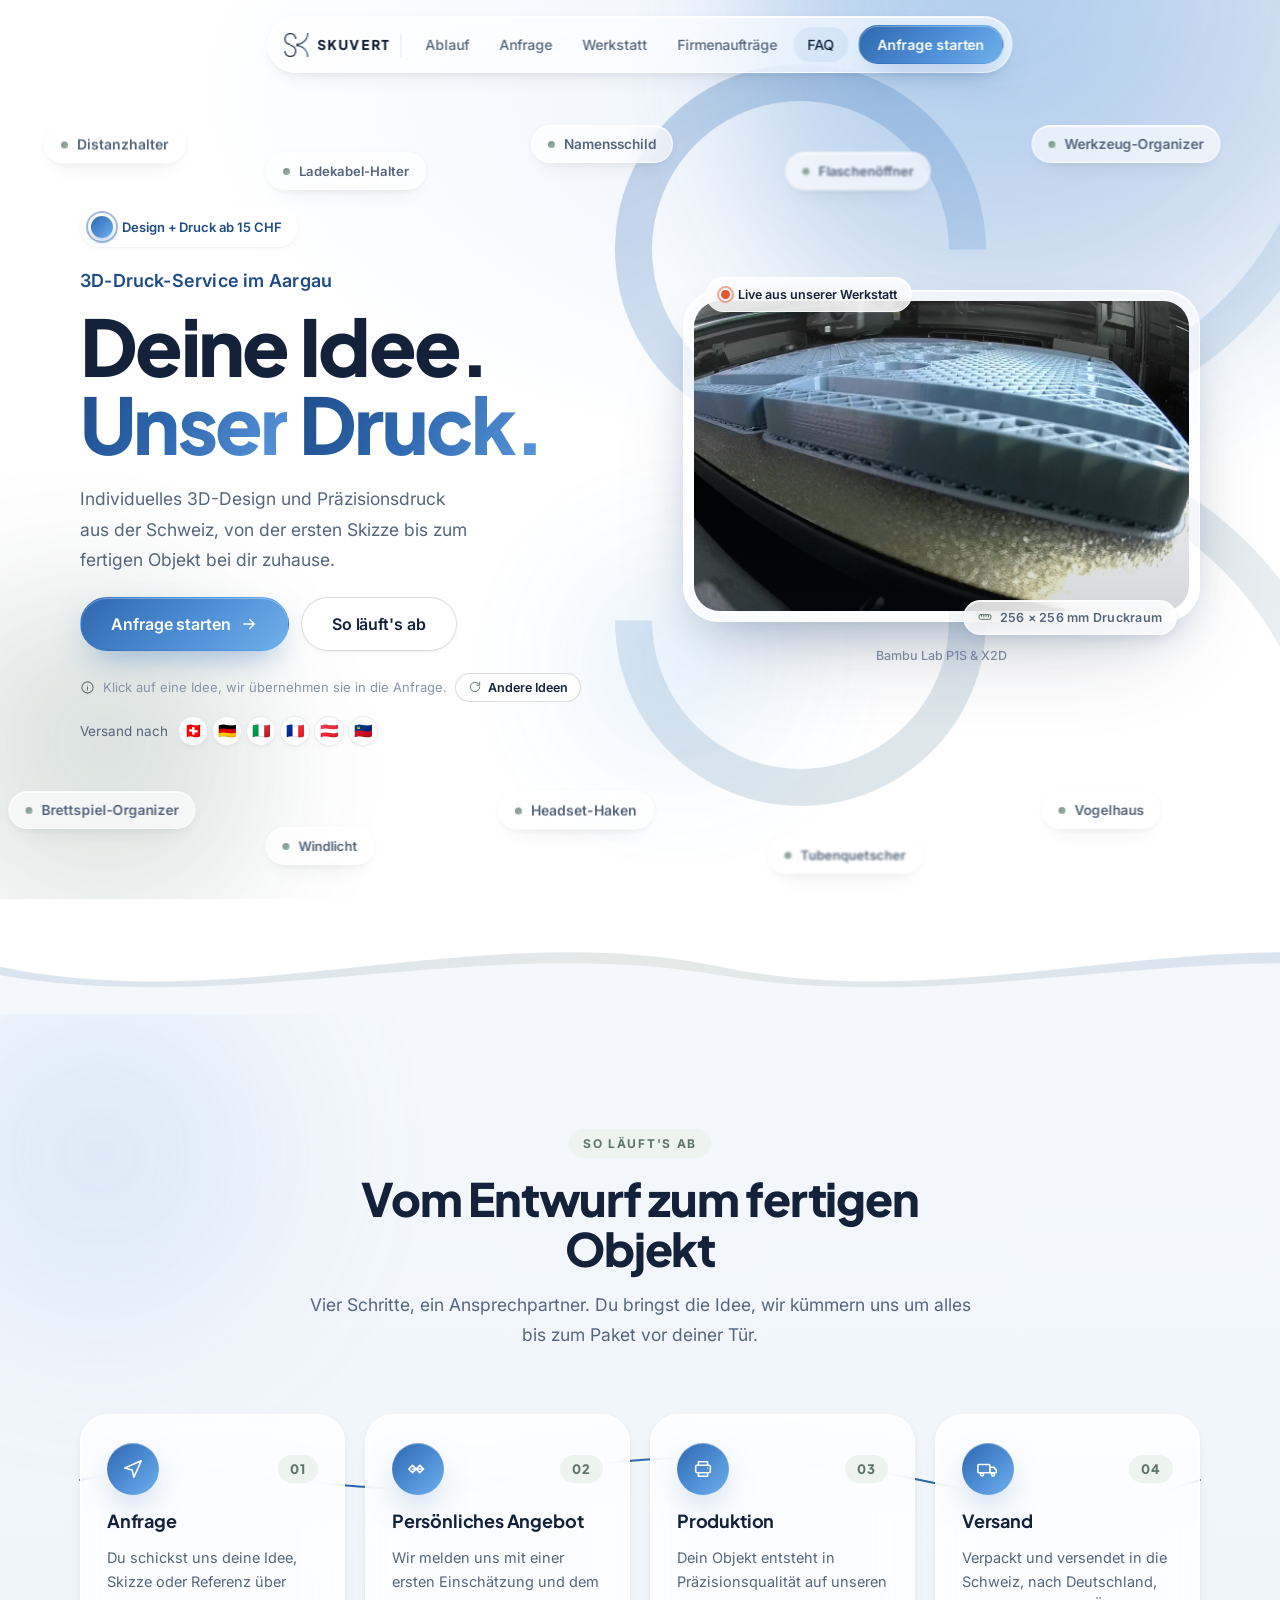
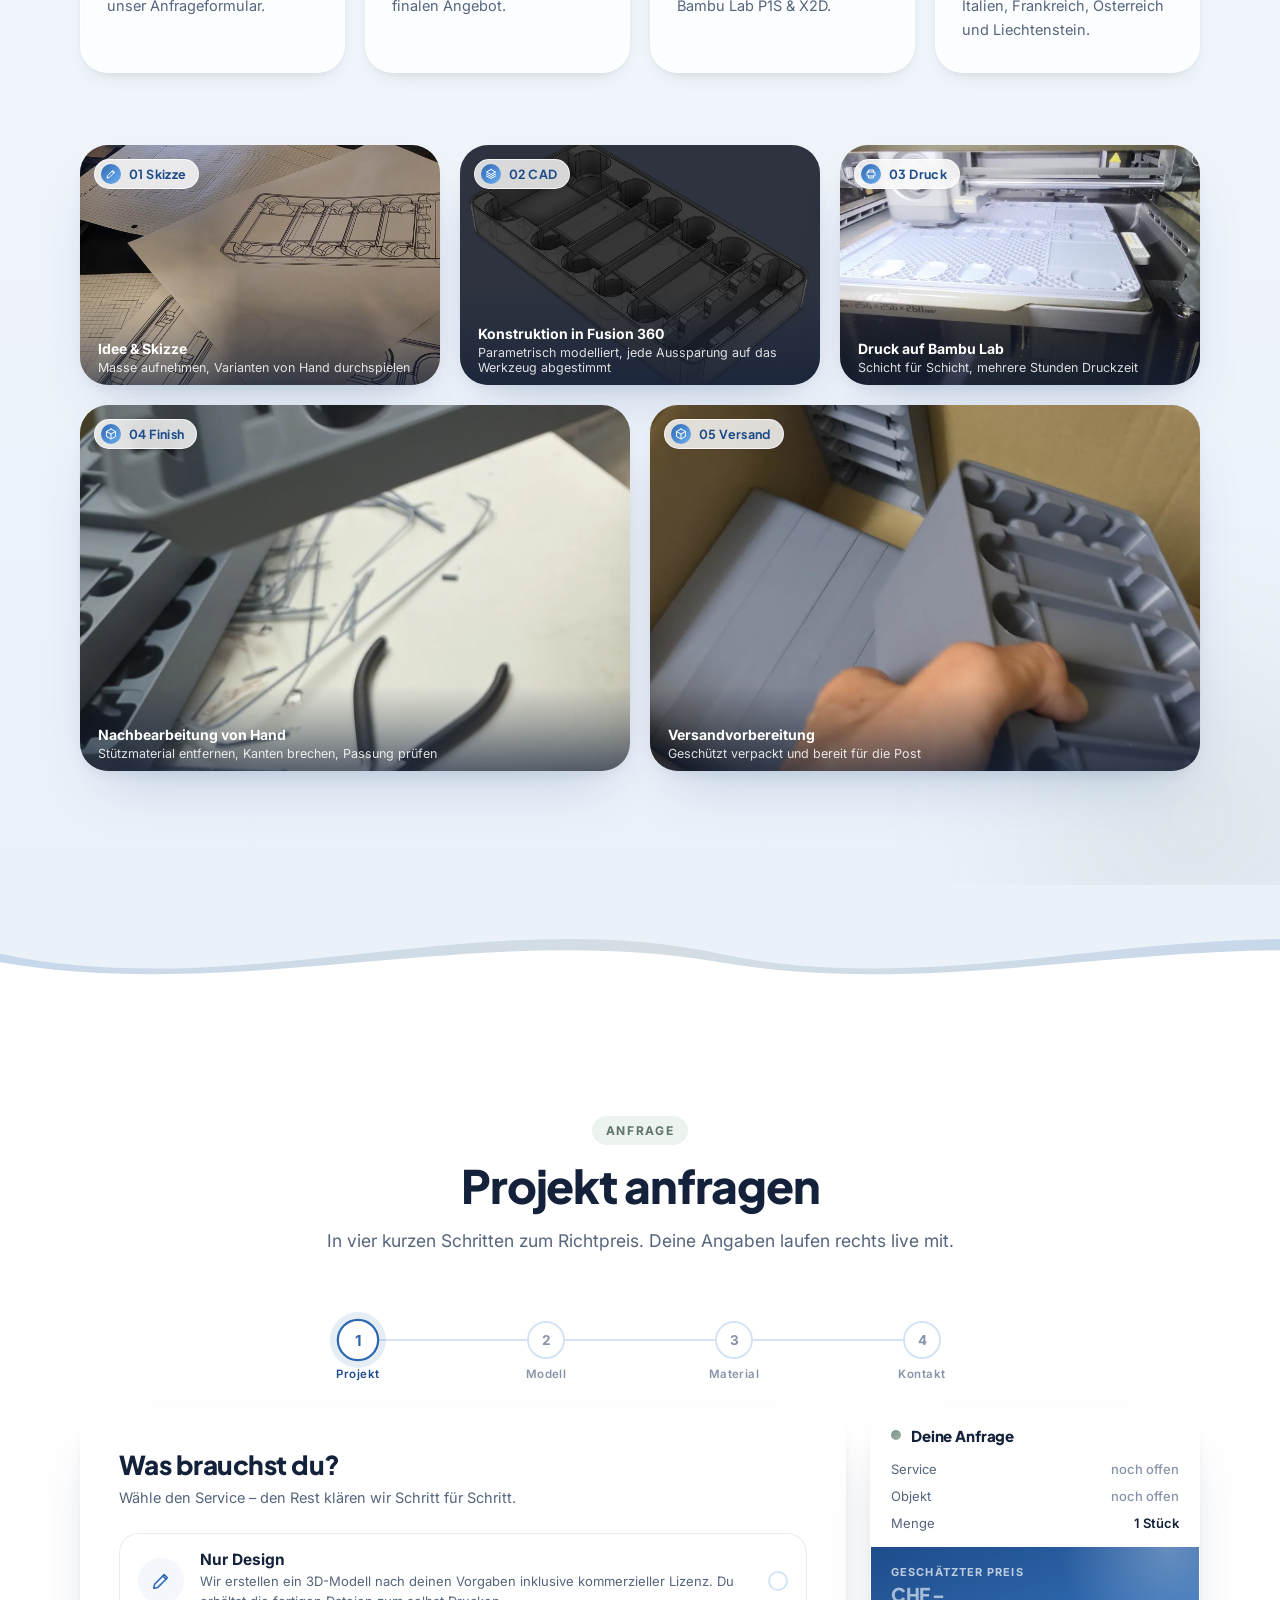
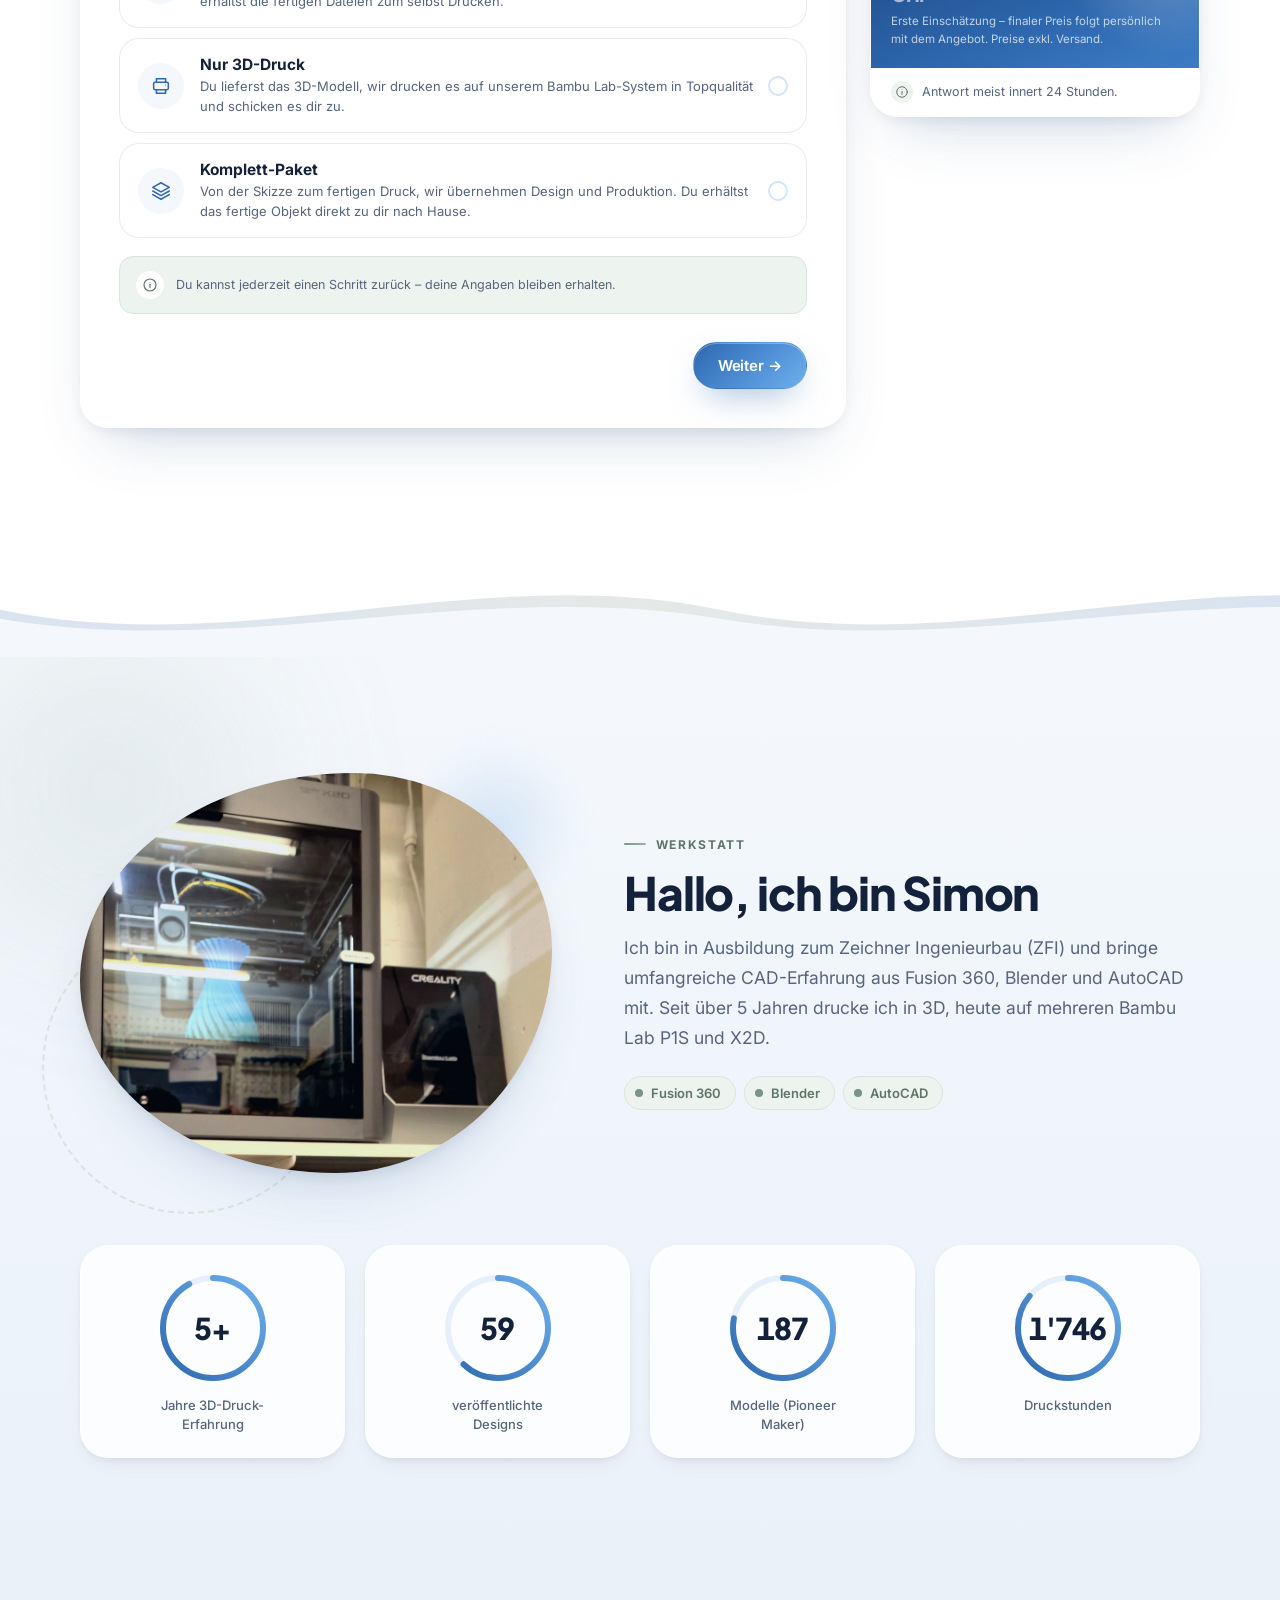
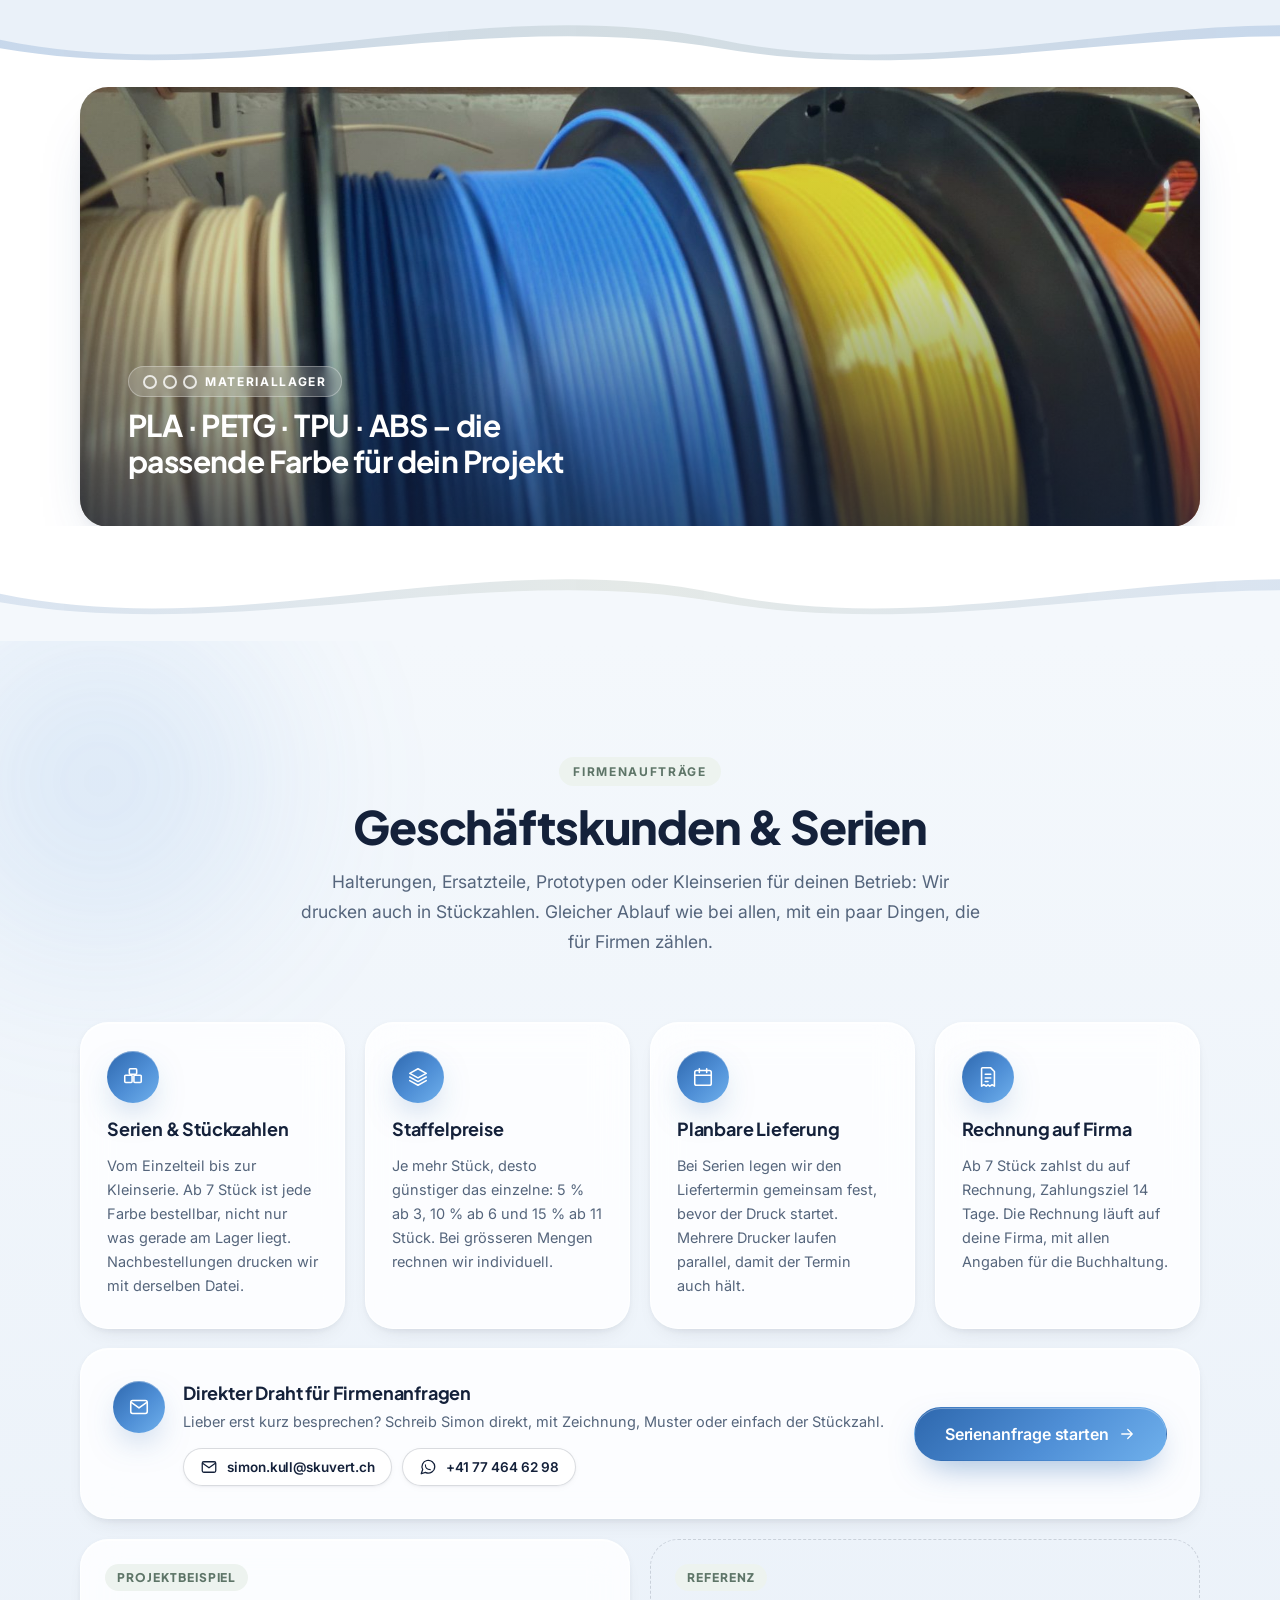
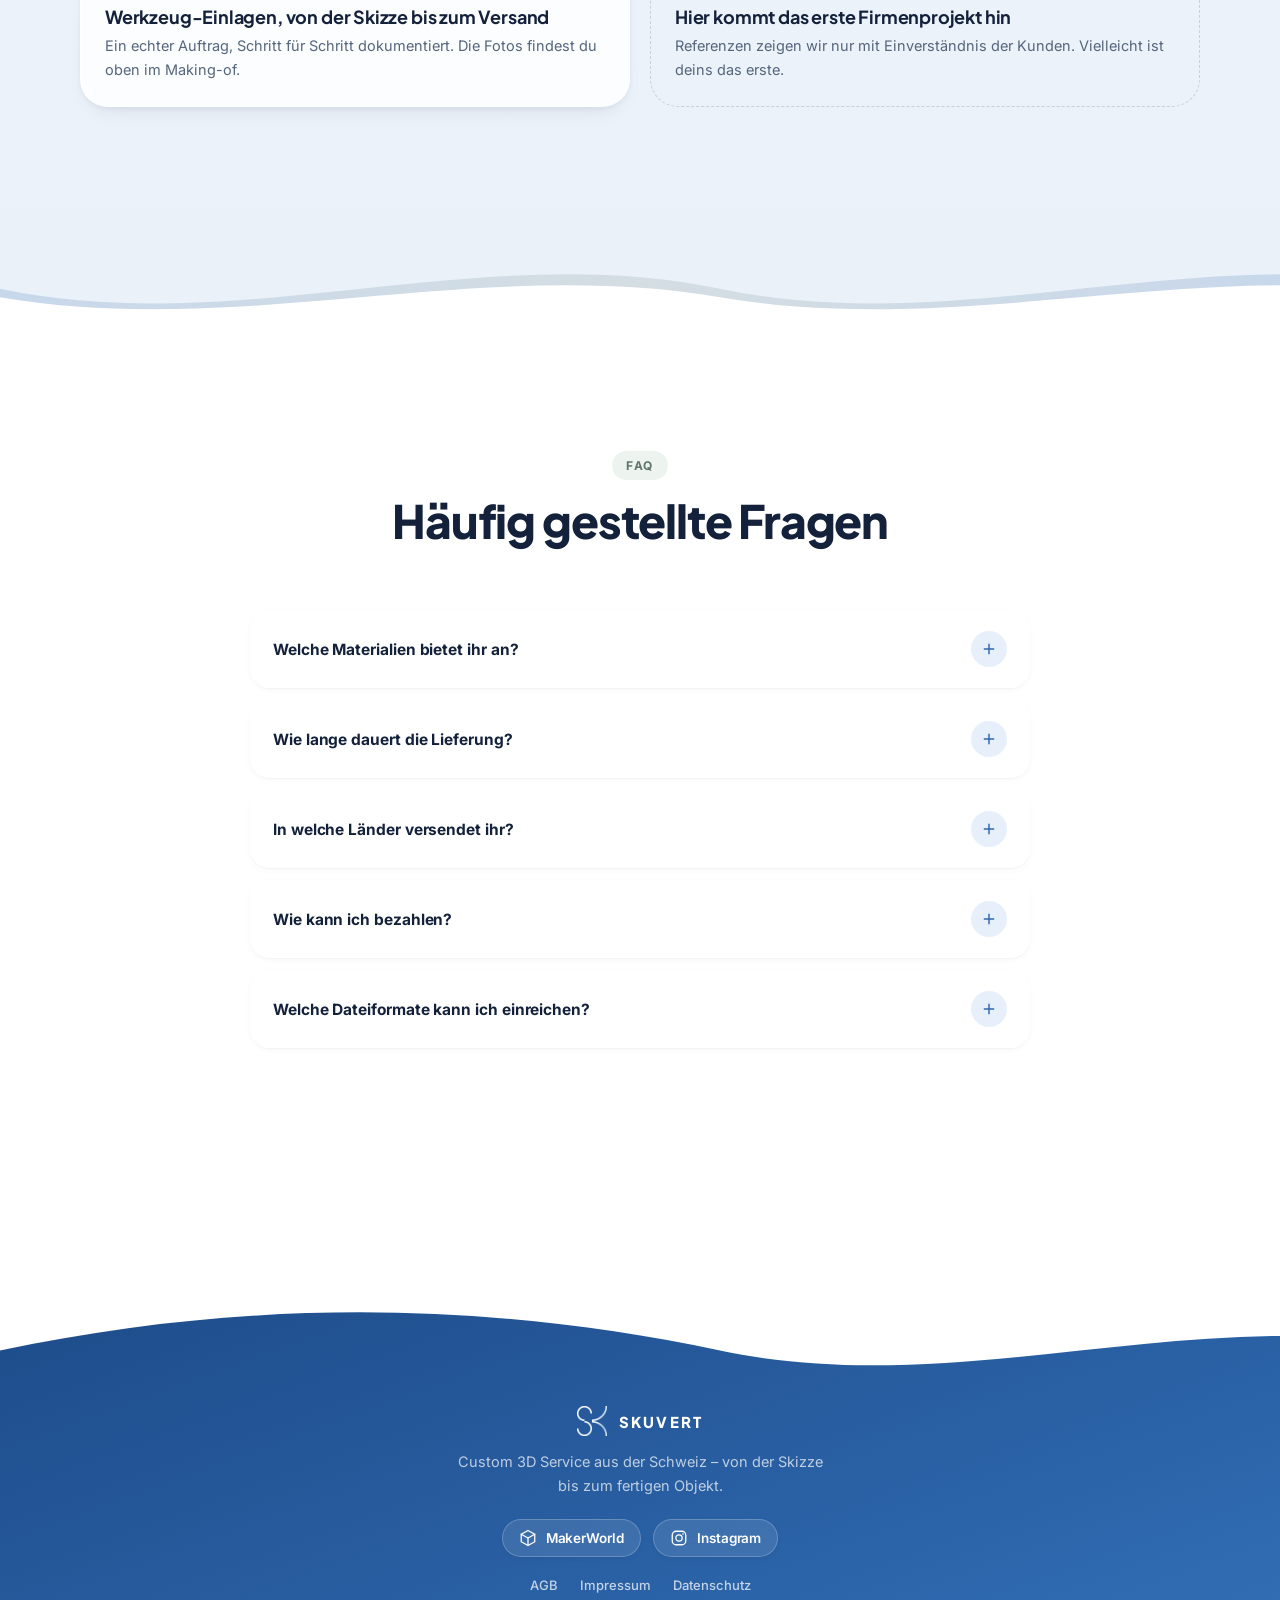
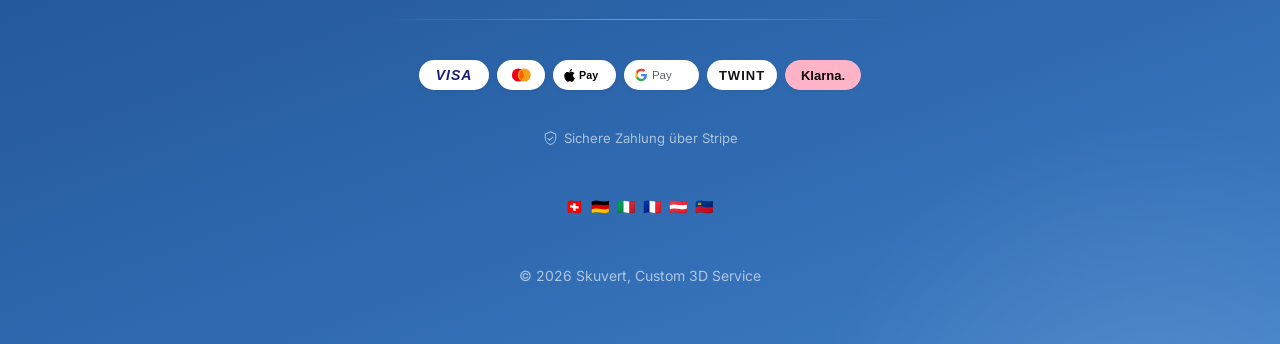
==== commit 377a6028: "SEO: Titel, Meta-Beschreibung, Social-Vorschaubild, LocalBusiness-Schema, sitemap.xml, robots.txt; A" ====
--- a/index.html
+++ b/index.html
@@ -3,18 +3,63 @@
 <head>
 <meta charset="UTF-8">
 <meta name="viewport" content="width=device-width, initial-scale=1">
-<title>Skuvert, Custom 3D Service</title>
-<meta name="description" content="Individuelles 3D-Design und Präzisionsdruck aus der Schweiz, von der ersten Skizze bis zum fertigen Objekt.">
-<meta property="og:title" content="Skuvert, Custom 3D Service">
-<meta property="og:description" content="Individuelles 3D-Design und Präzisionsdruck aus der Schweiz, von der ersten Skizze bis zum fertigen Objekt.">
+<title>3D-Druck Service Aargau | Skuvert – Mellingen, Baden, Wohlen</title>
+<meta name="description" content="3D-Druck-Service aus Stetten bei Mellingen (AG): individuelles 3D-Design und Druck ab 15 CHF für Private und Firmen in Baden, Wohlen und der ganzen Schweiz.">
+<meta name="robots" content="index,follow">
+<link rel="canonical" href="https://www.skuvert.ch/">
 <meta property="og:type" content="website">
+<meta property="og:site_name" content="Skuvert">
+<meta property="og:locale" content="de_CH">
+<meta property="og:url" content="https://www.skuvert.ch/">
+<meta property="og:title" content="3D-Druck Service Aargau | Skuvert – Mellingen, Baden, Wohlen">
+<meta property="og:description" content="Individuelles 3D-Design und Druck ab 15 CHF. Für Private und Firmen im Aargau und in der ganzen Schweiz.">
+<meta property="og:image" content="https://www.skuvert.ch/img/og-image.jpg">
+<meta property="og:image:width" content="1200">
+<meta property="og:image:height" content="630">
+<meta property="og:image:alt" content="3D-Drucker in der Skuvert-Werkstatt druckt eine blaue Vase">
+<meta name="twitter:card" content="summary_large_image">
+<meta name="twitter:title" content="3D-Druck Service Aargau | Skuvert – Mellingen, Baden, Wohlen">
+<meta name="twitter:description" content="Individuelles 3D-Design und Druck ab 15 CHF. Für Private und Firmen im Aargau und in der ganzen Schweiz.">
+<meta name="twitter:image" content="https://www.skuvert.ch/img/og-image.jpg">
+<script type="application/ld+json">
+{
+  "@context": "https://schema.org",
+  "@type": "LocalBusiness",
+  "@id": "https://www.skuvert.ch/#business",
+  "name": "Skuvert",
+  "description": "3D-Druck-Service: individuelles 3D-Design und FDM-Druck für Private und Firmen.",
+  "url": "https://www.skuvert.ch/",
+  "logo": "https://www.skuvert.ch/assets/logo.png",
+  "image": "https://www.skuvert.ch/img/og-image.jpg",
+  "email": "simon.kull@skuvert.ch",
+  "telephone": "+41774646298",
+  "priceRange": "ab CHF 15",
+  "founder": { "@type": "Person", "name": "Simon Kull" },
+  "address": {
+    "@type": "PostalAddress",
+    "streetAddress": "Aeglenweg 2",
+    "postalCode": "5608",
+    "addressLocality": "Stetten AG",
+    "addressRegion": "AG",
+    "addressCountry": "CH"
+  },
+  "areaServed": [
+    { "@type": "AdministrativeArea", "name": "Kanton Aargau" },
+    { "@type": "City", "name": "Mellingen" },
+    { "@type": "City", "name": "Baden" },
+    { "@type": "City", "name": "Wohlen" },
+    { "@type": "Country", "name": "Schweiz" }
+  ],
+  "sameAs": ["https://www.instagram.com/skuvert.official/"]
+}
+</script>
 <meta name="theme-color" content="#2E68AE">
 <link rel="icon" type="image/png" href="assets/logo.png">
 <link rel="apple-touch-icon" href="assets/logo.png">
 <link rel="preconnect" href="https://fonts.googleapis.com">
 <link rel="preconnect" href="https://fonts.gstatic.com" crossorigin>
 <link href="https://fonts.googleapis.com/css2?family=Inter:wght@400;500;600;700&family=Plus+Jakarta+Sans:wght@700;800&display=swap" rel="stylesheet">
-<link rel="stylesheet" href="style.css?v=11">
+<link rel="stylesheet" href="style.css?v=12">
 </head>
 <body>
 
@@ -74,7 +119,7 @@
 <div class="hero-inner">
 <div class="hero-text">
 <div class="hero-badge"><span class="hero-badge-dot"></span>Design + Druck ab 15 CHF</div>
-<h1 class="hero-title split">Deine Idee.<br><span class="accent">Unser Druck.</span></h1>
+<h1 class="hero-title split"><span class="hero-kicker">3D-Druck-Service im Aargau</span>Deine Idee.<br><span class="accent">Unser Druck.</span></h1>
 <p class="body-text">Individuelles 3D-Design und Präzisionsdruck aus der Schweiz, von der ersten Skizze bis zum fertigen Objekt bei dir zuhause.</p>
 <div class="cta-row">
 <a href="#anfrage" class="glass-btn glass-btn--accent glass-btn--lg">Anfrage starten <svg class="icon arrow"><use href="#icon-arrow"/></svg></a>
--- a/style.css
+++ b/style.css
@@ -348,6 +348,7 @@
 margin: 0; font-family: var(--display); font-weight: 800;
 font-size: clamp(42px, 6.6vw, 78px); line-height: 1.0; letter-spacing: -0.035em; color: var(--ink);
 }
+.hero-kicker { display: block; margin-bottom: 14px; font-family: var(--body); font-size: clamp(15px, 1.6vw, 18px); font-weight: 600; line-height: 1.3; letter-spacing: .01em; color: var(--blue-deep); }
 .hero-title .accent { background: var(--grad-text); -webkit-background-clip: text; background-clip: text; color: transparent; }
 .hero-title .accent .w { background: var(--grad-text); -webkit-background-clip: text; background-clip: text; color: transparent; }
 .hero-text .body-text { max-width: 36ch; animation: badge-in .9s var(--ease-out) .35s both; }
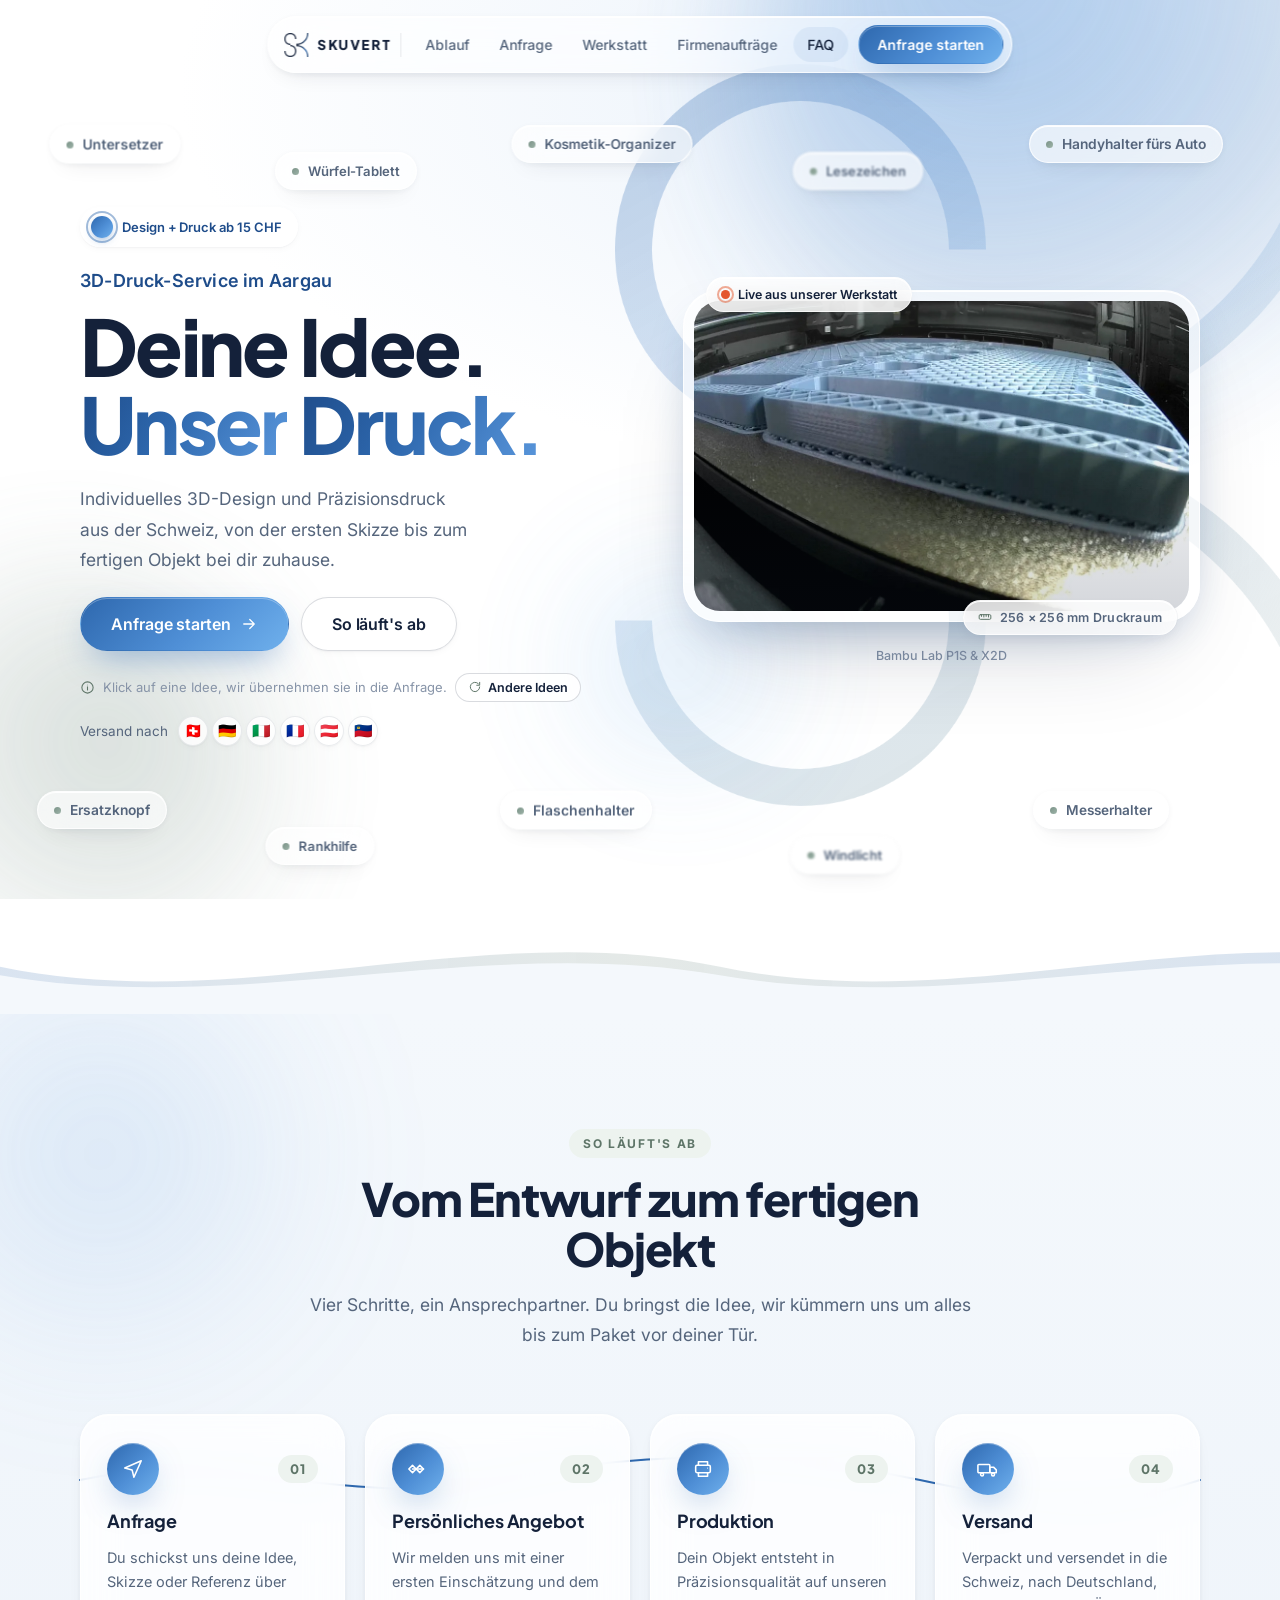
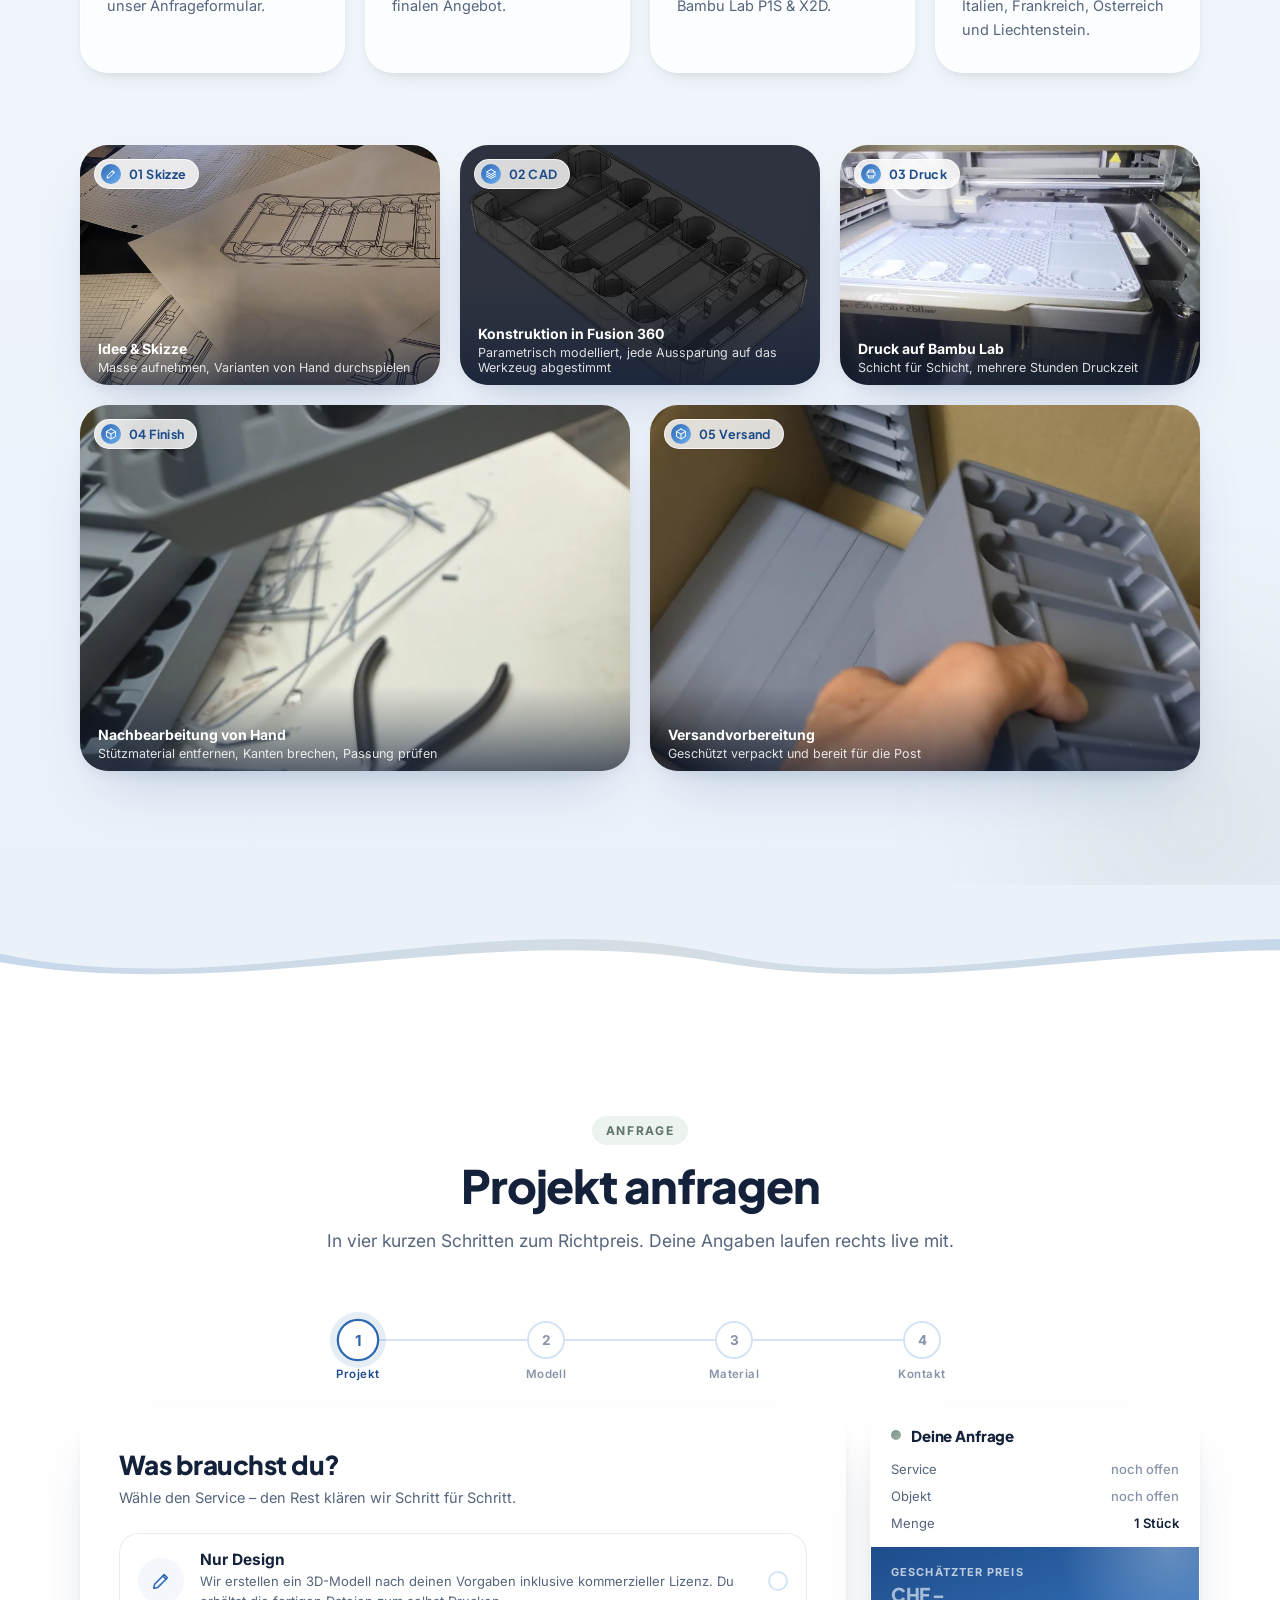
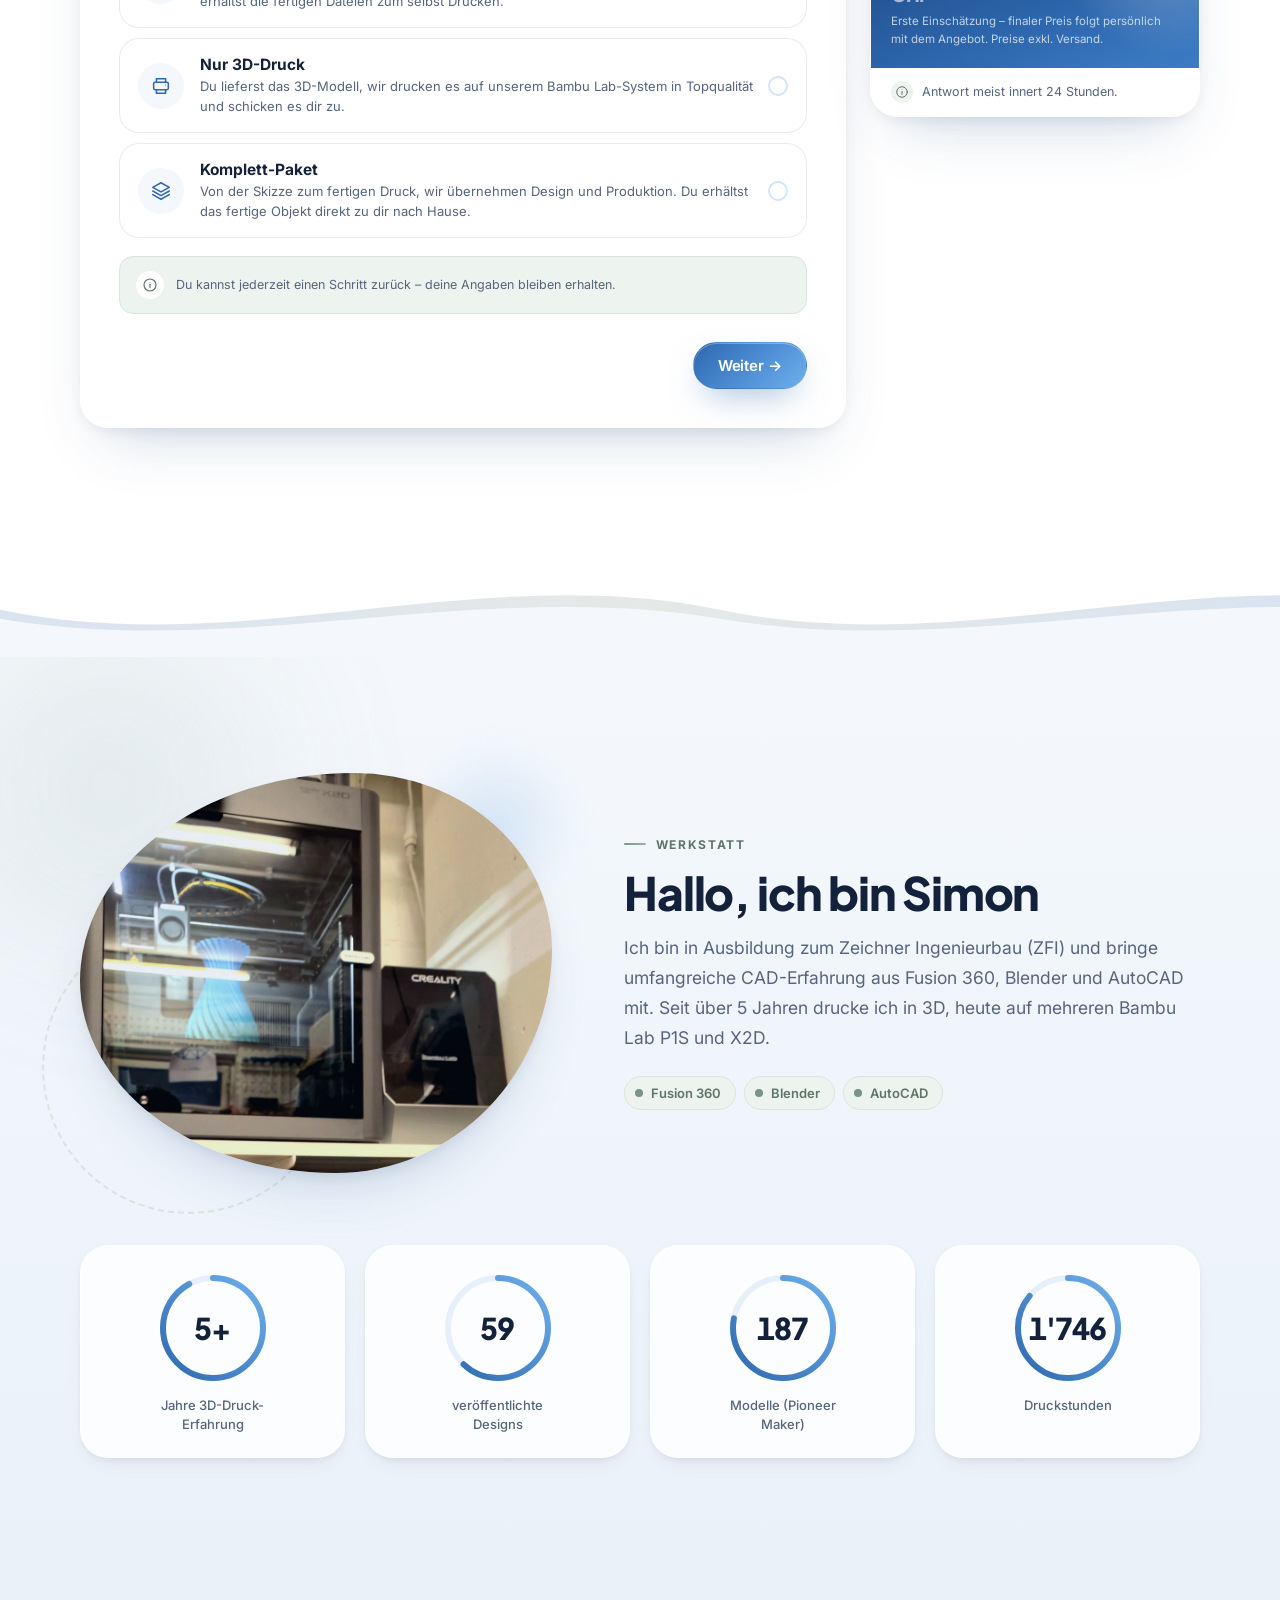
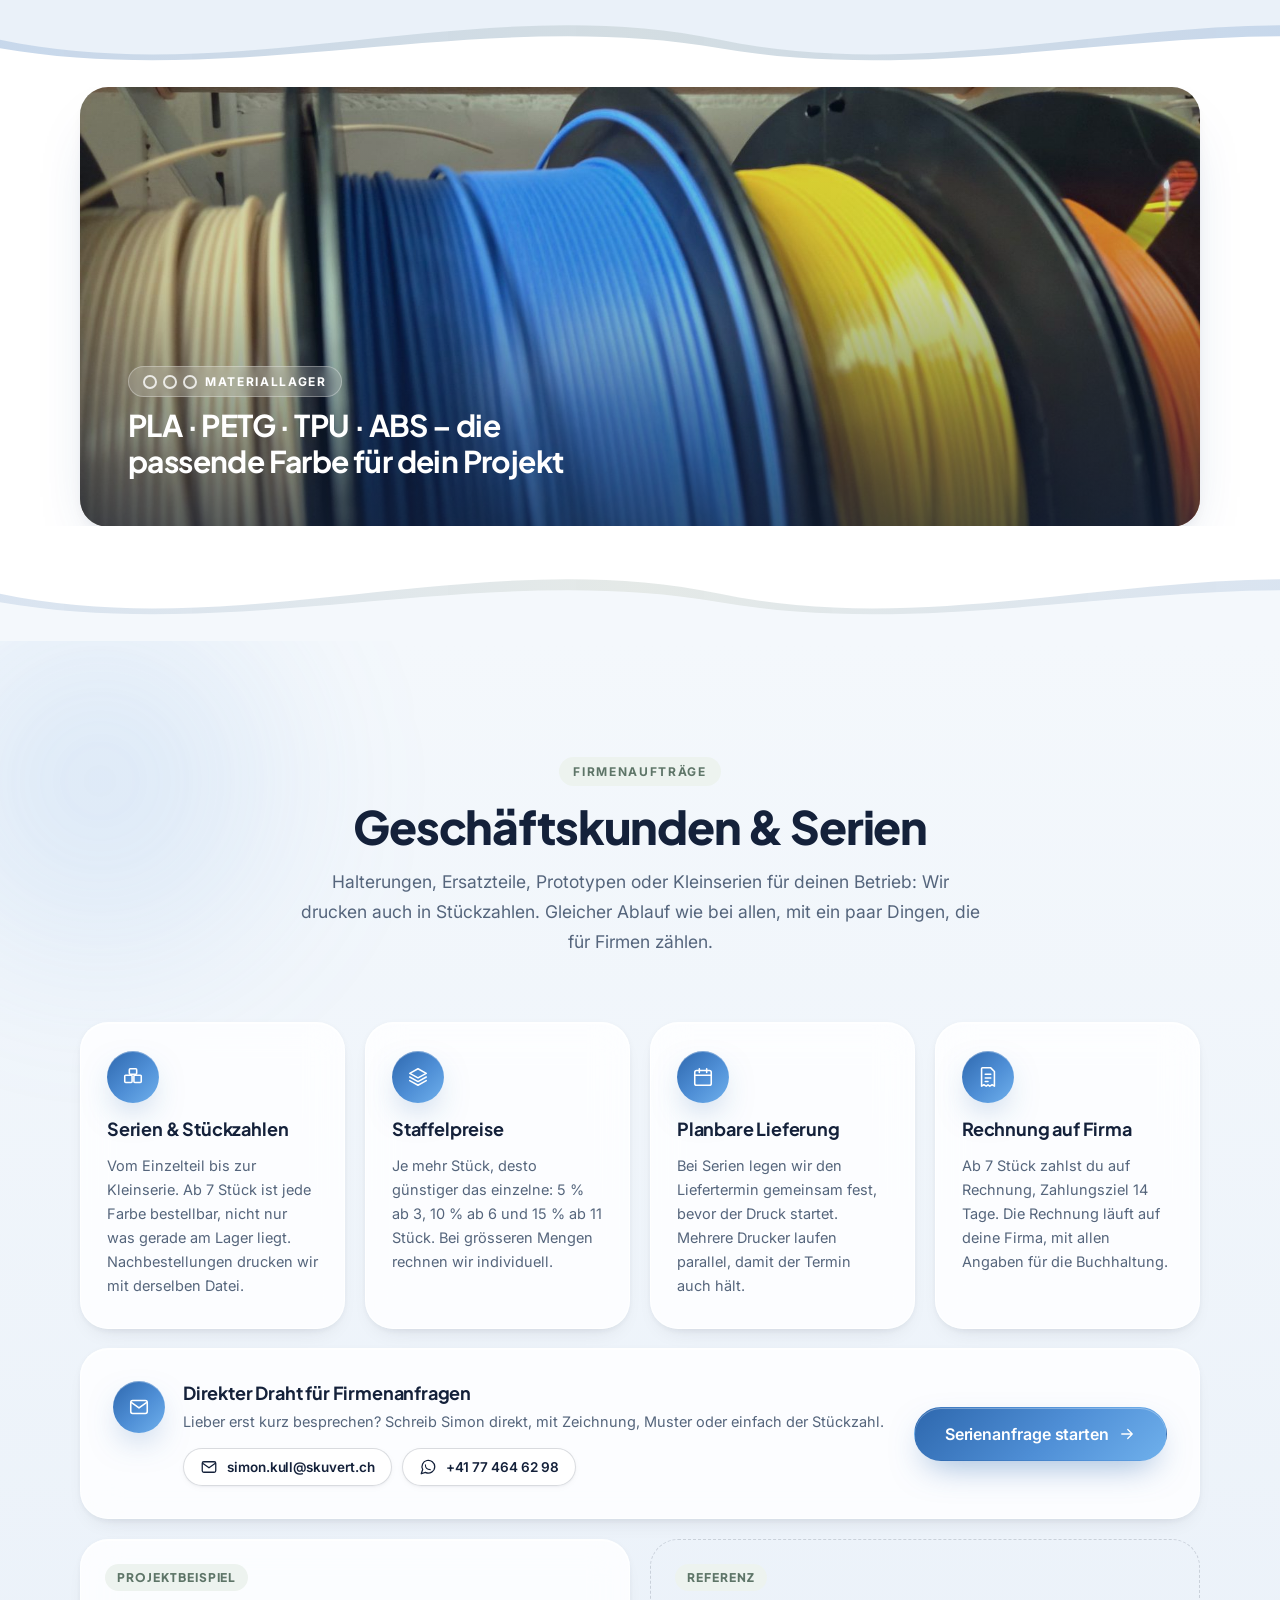
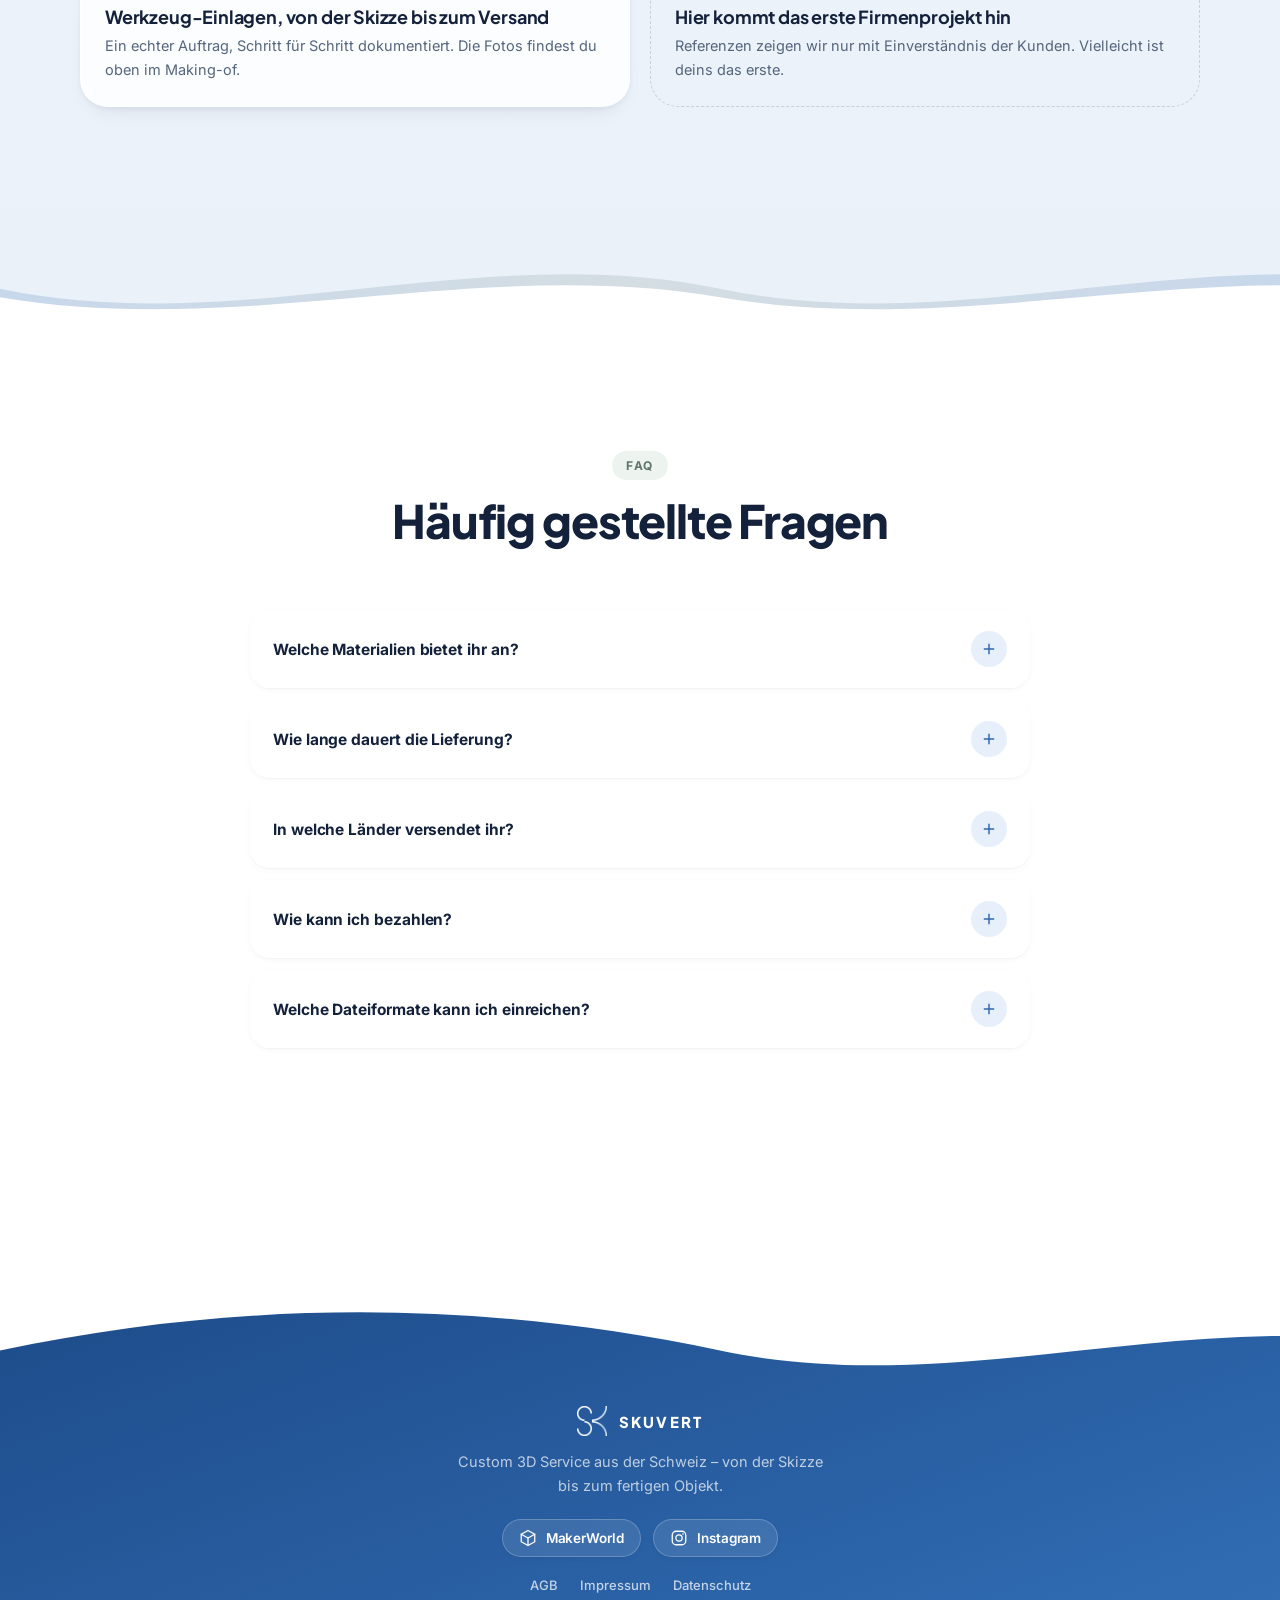
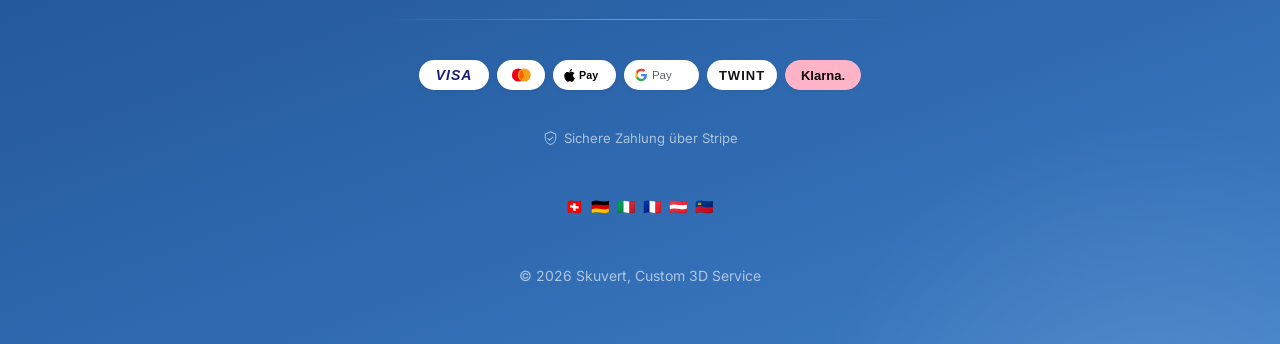
==== commit 67fad632: "Social-Vorschaubild: Skuvert-Logo statt Werkstattfoto Co-Authored-By: Claude Opus 5.5 <noreply@anthr" ====
--- a/index.html
+++ b/index.html
@@ -13,14 +13,14 @@
 <meta property="og:url" content="https://www.skuvert.ch/">
 <meta property="og:title" content="3D-Druck Service Aargau | Skuvert – Mellingen, Baden, Wohlen">
 <meta property="og:description" content="Individuelles 3D-Design und Druck ab 15 CHF. Für Private und Firmen im Aargau und in der ganzen Schweiz.">
-<meta property="og:image" content="https://www.skuvert.ch/img/og-image.jpg">
+<meta property="og:image" content="https://www.skuvert.ch/img/og-logo.jpg">
 <meta property="og:image:width" content="1200">
 <meta property="og:image:height" content="630">
-<meta property="og:image:alt" content="3D-Drucker in der Skuvert-Werkstatt druckt eine blaue Vase">
+<meta property="og:image:alt" content="Skuvert Logo">
 <meta name="twitter:card" content="summary_large_image">
 <meta name="twitter:title" content="3D-Druck Service Aargau | Skuvert – Mellingen, Baden, Wohlen">
 <meta name="twitter:description" content="Individuelles 3D-Design und Druck ab 15 CHF. Für Private und Firmen im Aargau und in der ganzen Schweiz.">
-<meta name="twitter:image" content="https://www.skuvert.ch/img/og-image.jpg">
+<meta name="twitter:image" content="https://www.skuvert.ch/img/og-logo.jpg">
 <script type="application/ld+json">
 {
   "@context": "https://schema.org",
@@ -30,7 +30,7 @@
   "description": "3D-Druck-Service: individuelles 3D-Design und FDM-Druck für Private und Firmen.",
   "url": "https://www.skuvert.ch/",
   "logo": "https://www.skuvert.ch/assets/logo.png",
-  "image": "https://www.skuvert.ch/img/og-image.jpg",
+  "image": "https://www.skuvert.ch/img/og-logo.jpg",
   "email": "simon.kull@skuvert.ch",
   "telephone": "+41774646298",
   "priceRange": "ab CHF 15",
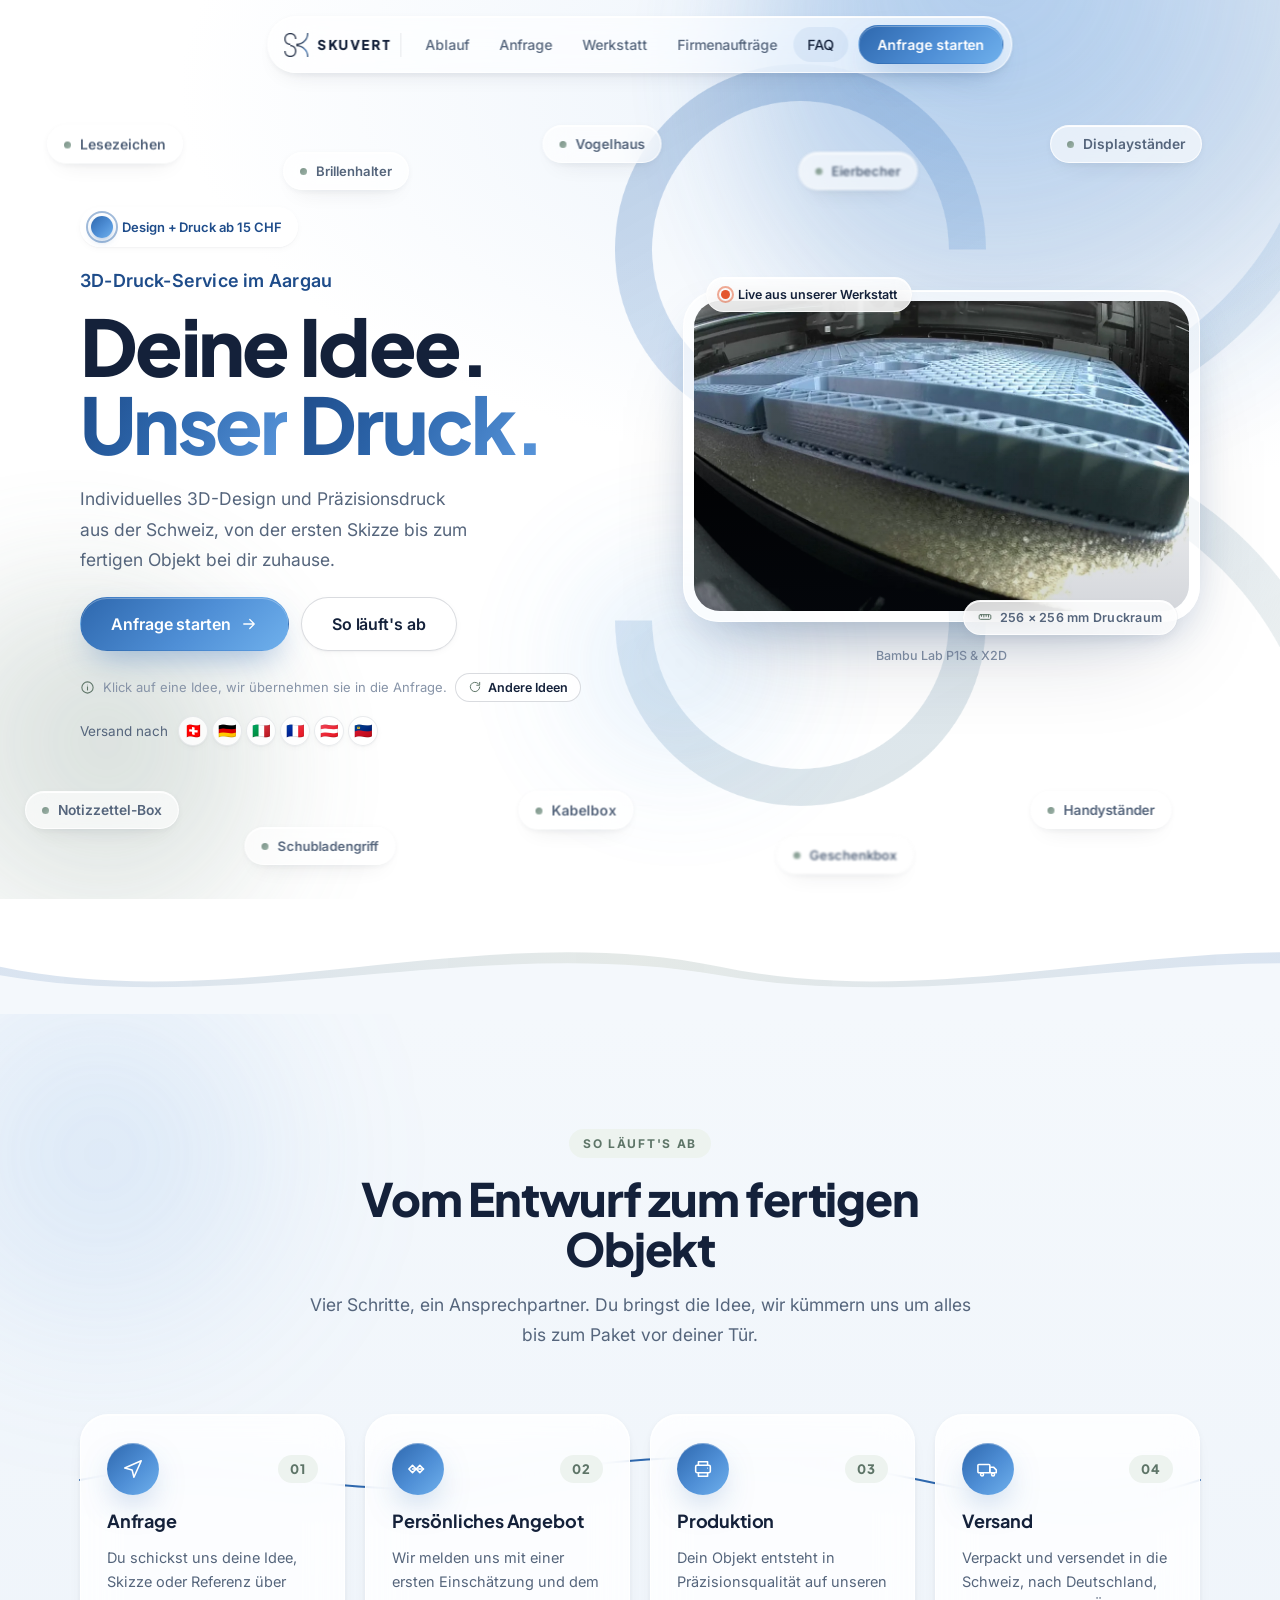
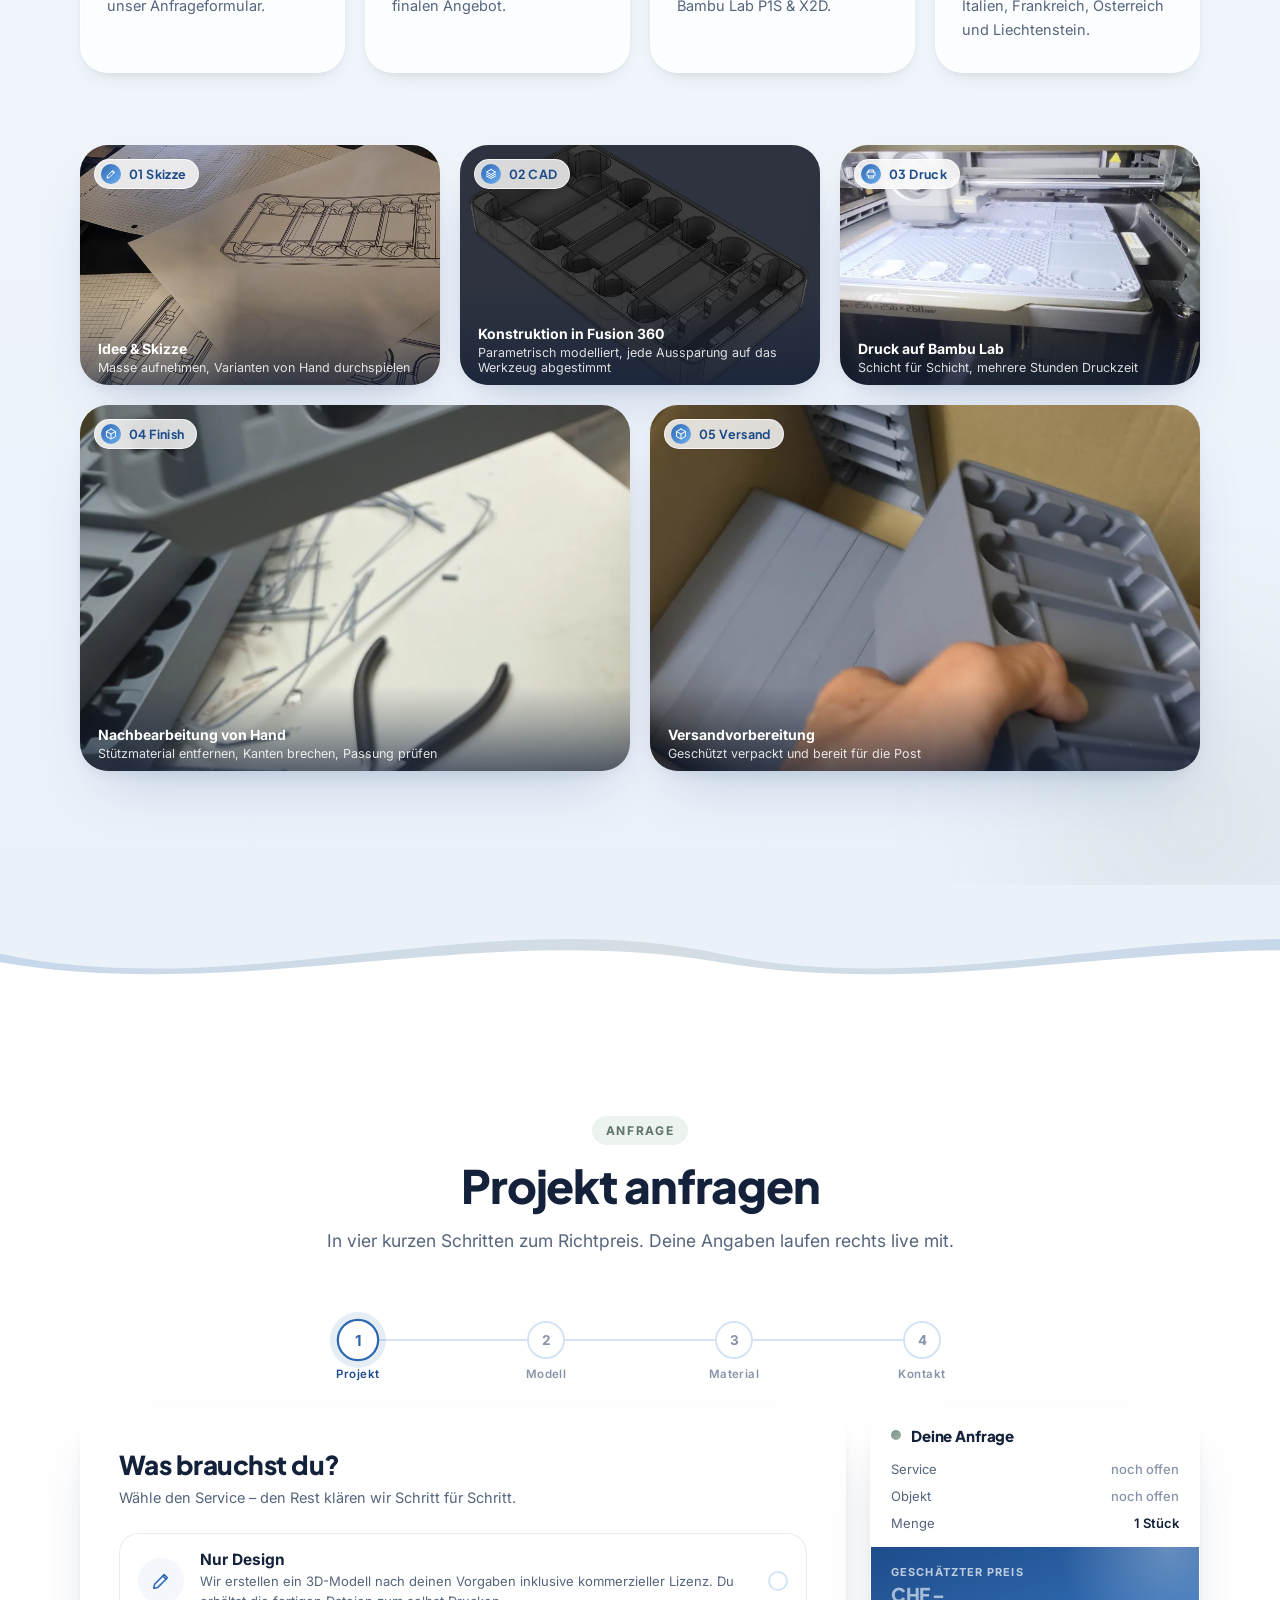
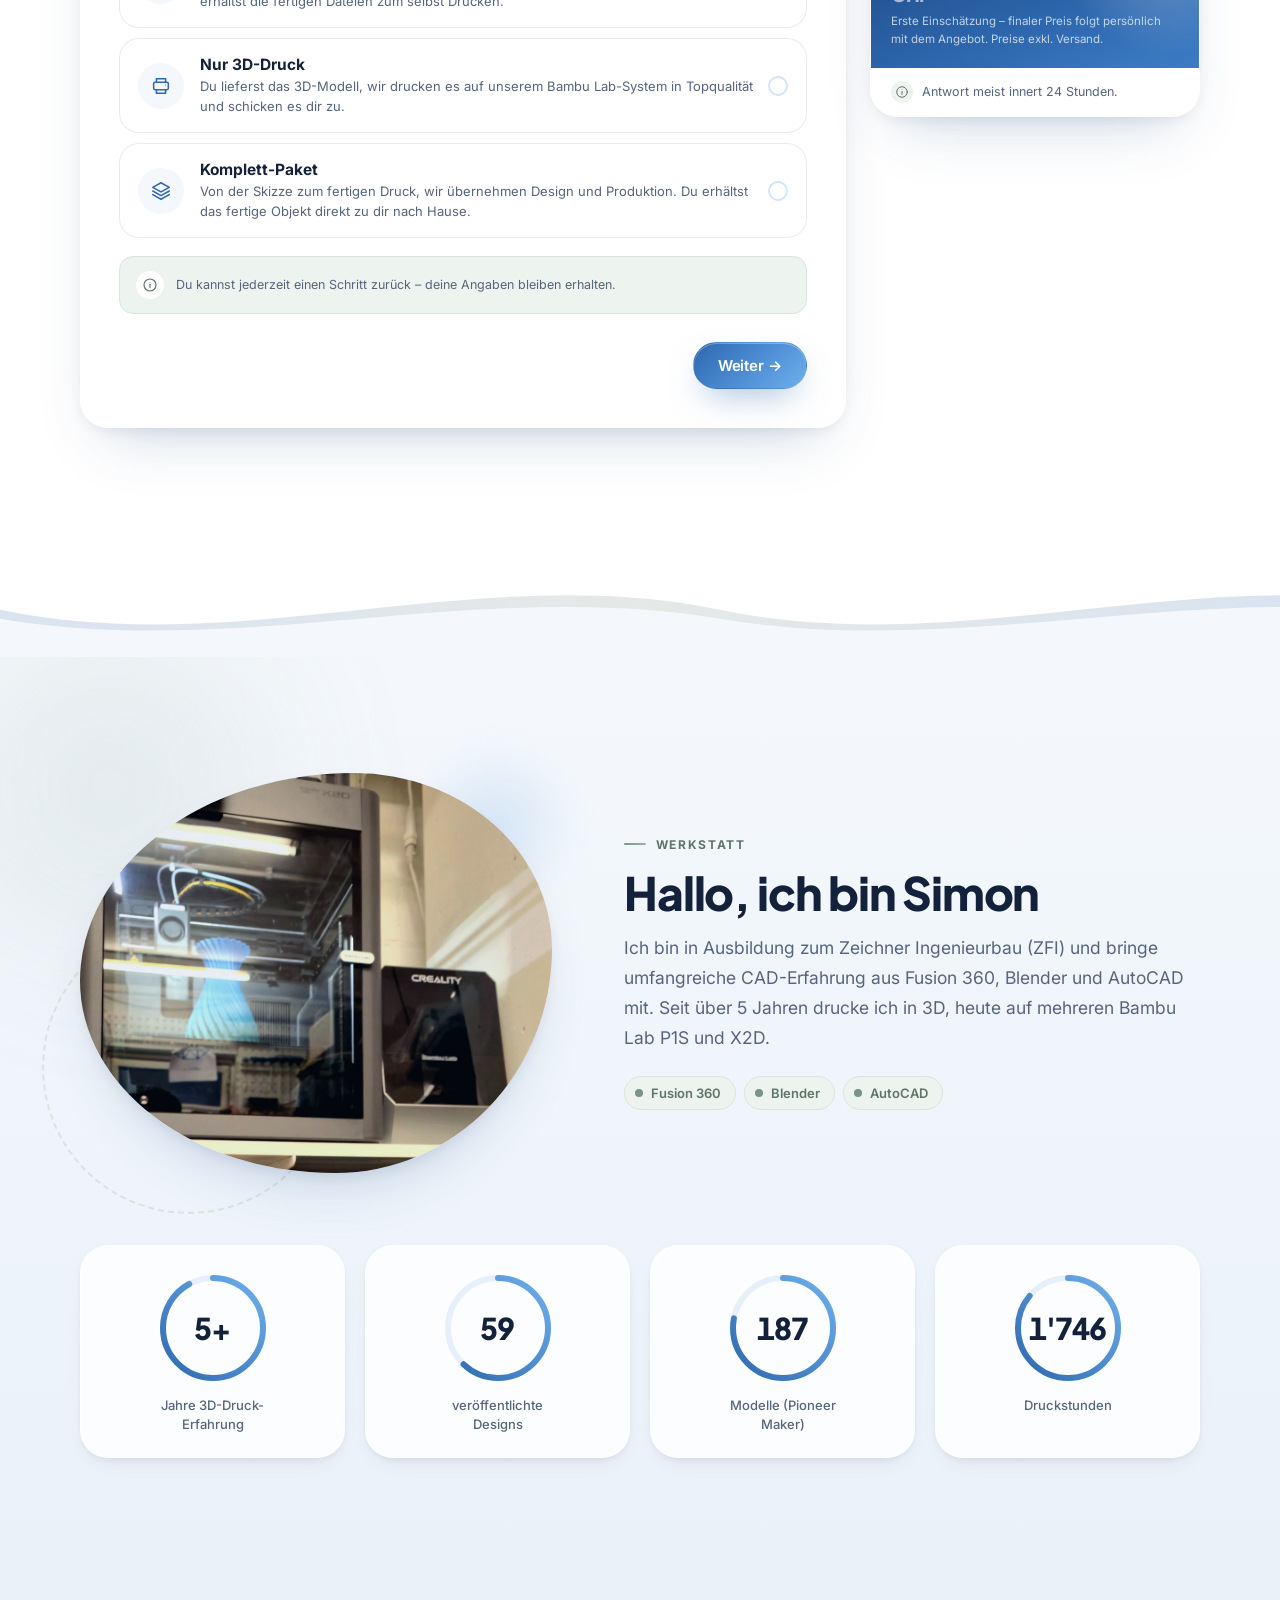
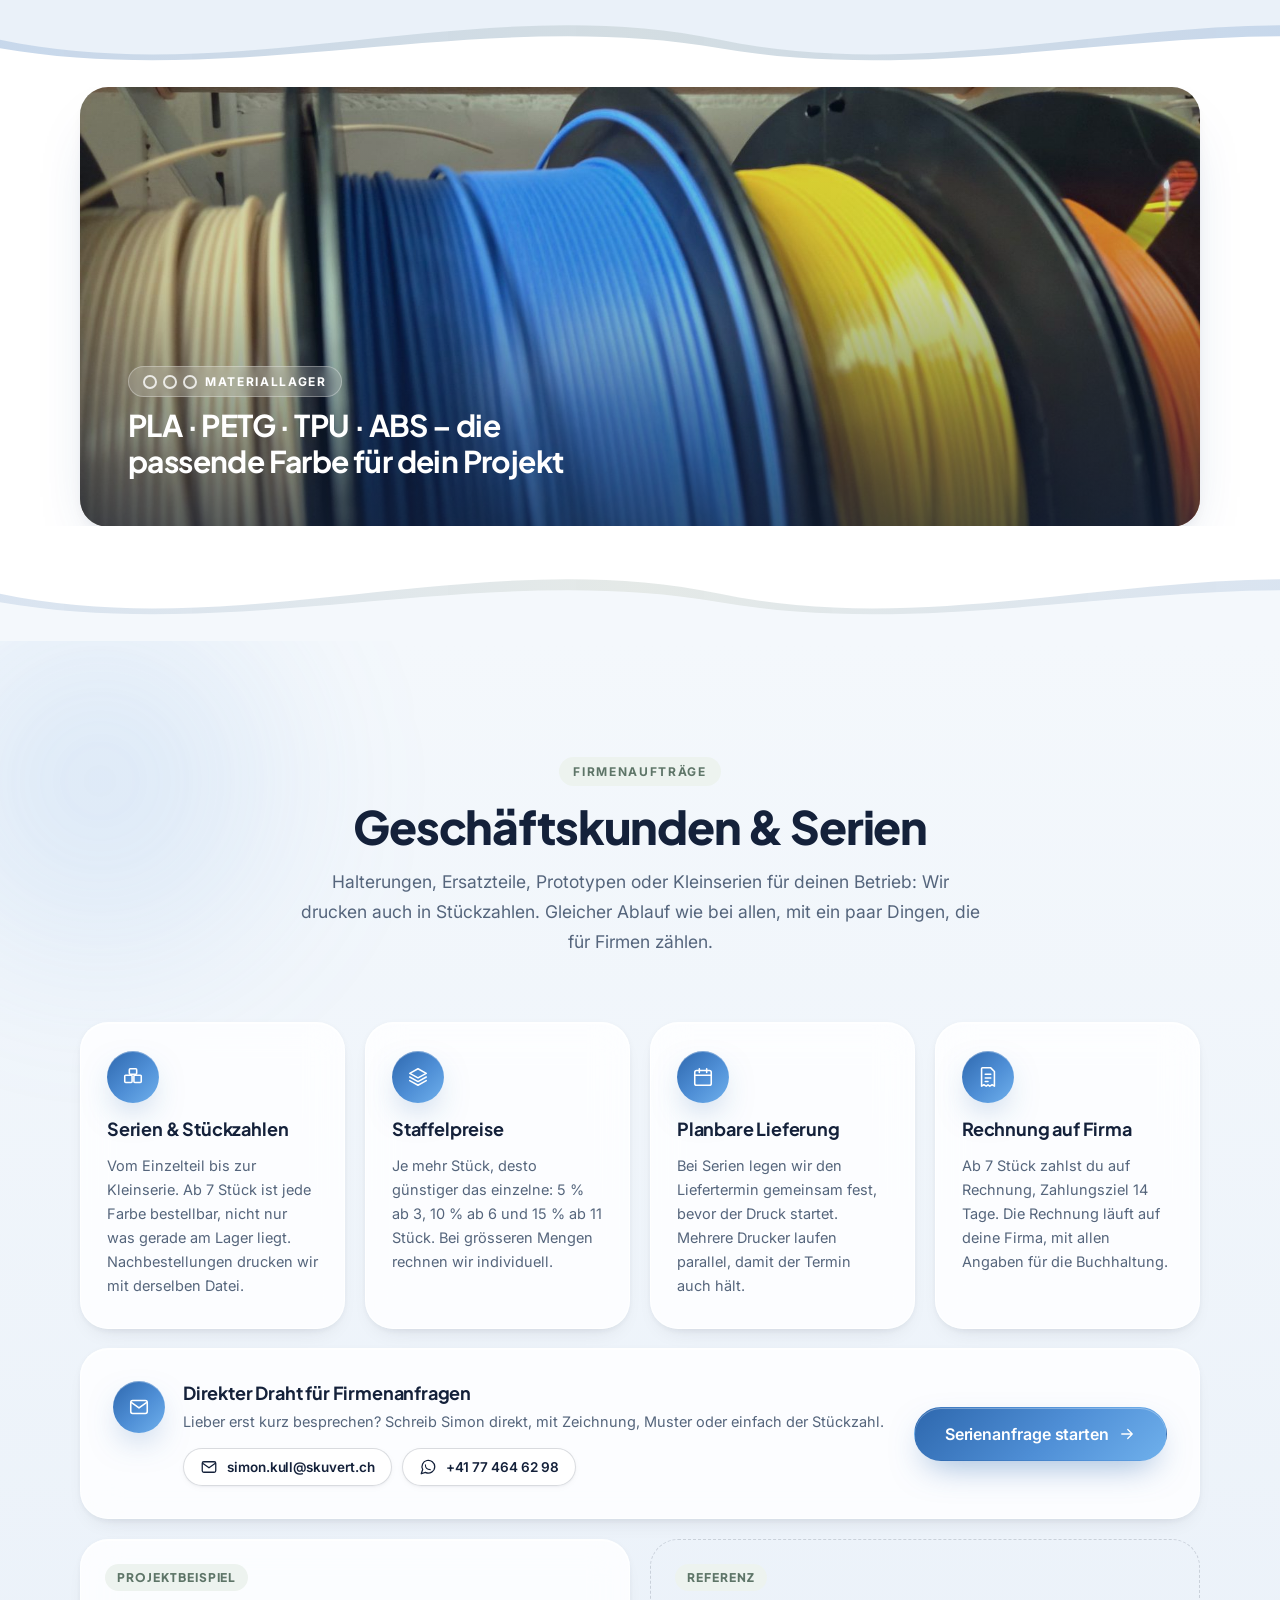
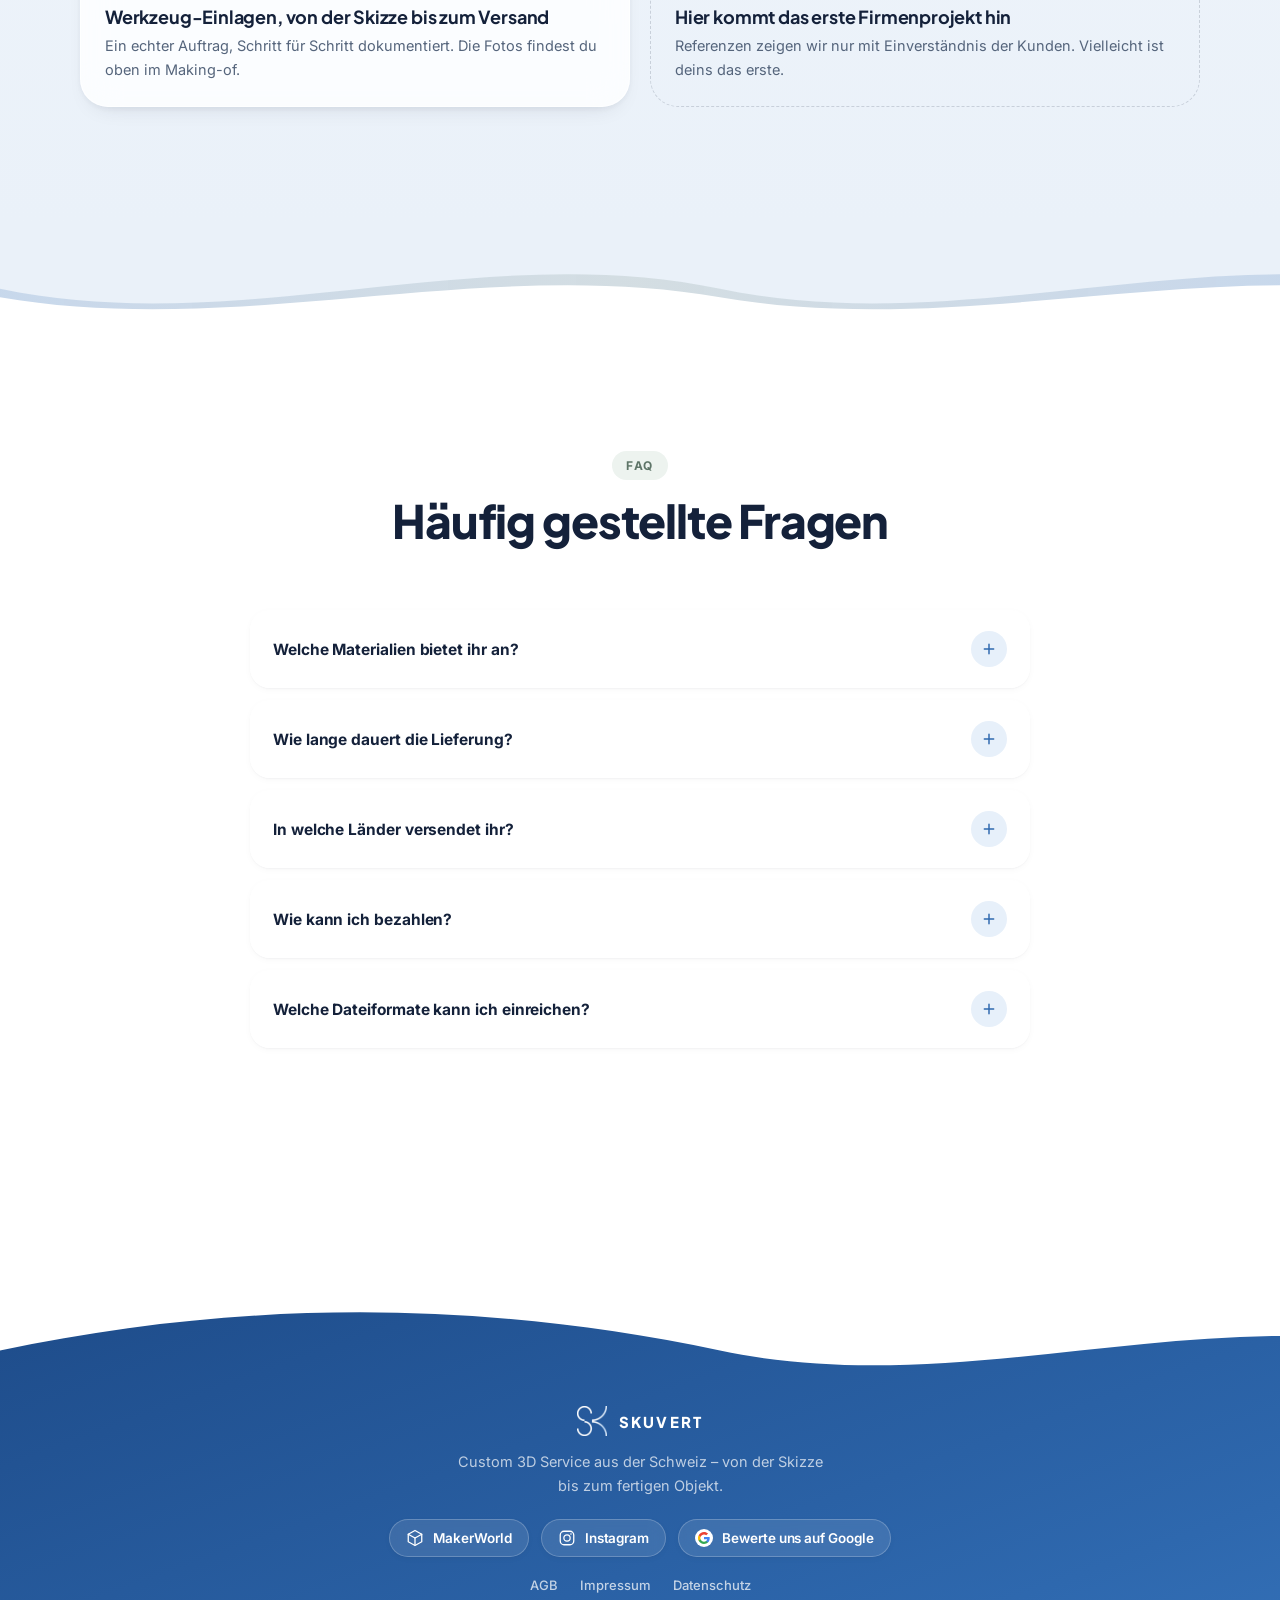
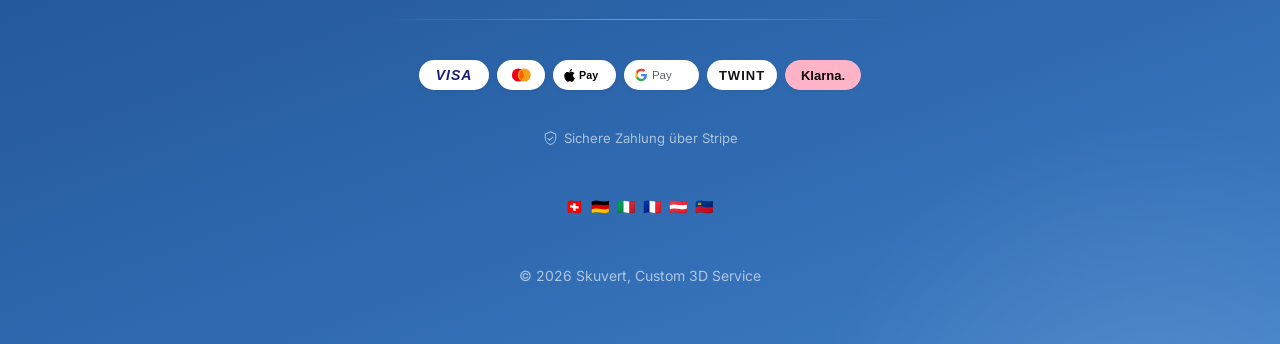
==== commit 7f745832: "Footer: Knopf «Bewerte uns auf Google» Co-Authored-By: Claude Opus 5.5 <noreply@anthropic.com>" ====
--- a/index.html
+++ b/index.html
@@ -59,7 +59,7 @@
 <link rel="preconnect" href="https://fonts.googleapis.com">
 <link rel="preconnect" href="https://fonts.gstatic.com" crossorigin>
 <link href="https://fonts.googleapis.com/css2?family=Inter:wght@400;500;600;700&family=Plus+Jakarta+Sans:wght@700;800&display=swap" rel="stylesheet">
-<link rel="stylesheet" href="style.css?v=12">
+<link rel="stylesheet" href="style.css?v=13">
 </head>
 <body>
 
@@ -419,6 +419,7 @@
 <div class="footer-links">
 <a class="glass-btn glass-btn--pill-sm" href="https://makerworld.com/de/@Skuvert" target="_blank" rel="noreferrer"><svg class="icon"><use href="#icon-cube"/></svg>MakerWorld</a>
 <a class="glass-btn glass-btn--pill-sm" href="https://www.instagram.com/skuvert.official/" target="_blank" rel="noreferrer"><svg class="icon"><use href="#icon-instagram"/></svg>Instagram</a>
+<a class="glass-btn glass-btn--pill-sm" href="https://g.page/r/Cff25RBkBHrjECE/review" target="_blank" rel="noreferrer"><svg class="icon icon-google" viewBox="0 0 24 24" aria-hidden="true"><circle cx="12" cy="12" r="12" fill="#fff"/><path d="M19.6 12.2c0-.6-.1-1.1-.2-1.6H12v3h4.3c-.2 1-.7 1.8-1.6 2.4v2h2.6c1.5-1.4 2.3-3.4 2.3-5.8z" fill="#4285F4"/><path d="M12 20c2.2 0 4-.7 5.3-1.9l-2.6-2c-.7.5-1.6.8-2.7.8-2.1 0-3.8-1.4-4.5-3.3H4.9v2.1C6.2 18.2 8.9 20 12 20z" fill="#34A853"/><path d="M7.5 13.6c-.2-.5-.3-1-.3-1.6s.1-1.1.3-1.6V8.3H4.9C4.3 9.4 4 10.7 4 12s.3 2.6.9 3.7l2.6-2.1z" fill="#FBBC04"/><path d="M12 7.2c1.2 0 2.2.4 3.1 1.2l2.3-2.3C16 4.8 14.2 4 12 4 8.9 4 6.2 5.8 4.9 8.3l2.6 2.1c.7-1.9 2.4-3.2 4.5-3.2z" fill="#EA4335"/></svg>Bewerte uns auf Google</a>
 </div>
 <div class="footer-legal">
 <a href="agb.html">AGB</a>
--- a/style.css
+++ b/style.css
@@ -773,6 +773,7 @@
 .footer-links { display: flex; align-items: center; justify-content: center; gap: 12px; flex-wrap: wrap; }
 .footer .glass-btn--pill-sm { background: rgba(255,255,255,.1); border-color: rgba(255,255,255,.22); color: #fff; backdrop-filter: blur(8px); }
 .footer .glass-btn--pill-sm:hover { background: rgba(255,255,255,.2); border-color: rgba(255,255,255,.4); }
+.icon.icon-google { stroke: none; }
 .footer-flags { font-size: 15px; letter-spacing: .1em; }
 .footer p.small-text { width: 100%; color: rgba(255,255,255,.6); }
 .footer-legal { display: flex; gap: 22px; flex-wrap: wrap; justify-content: center; }
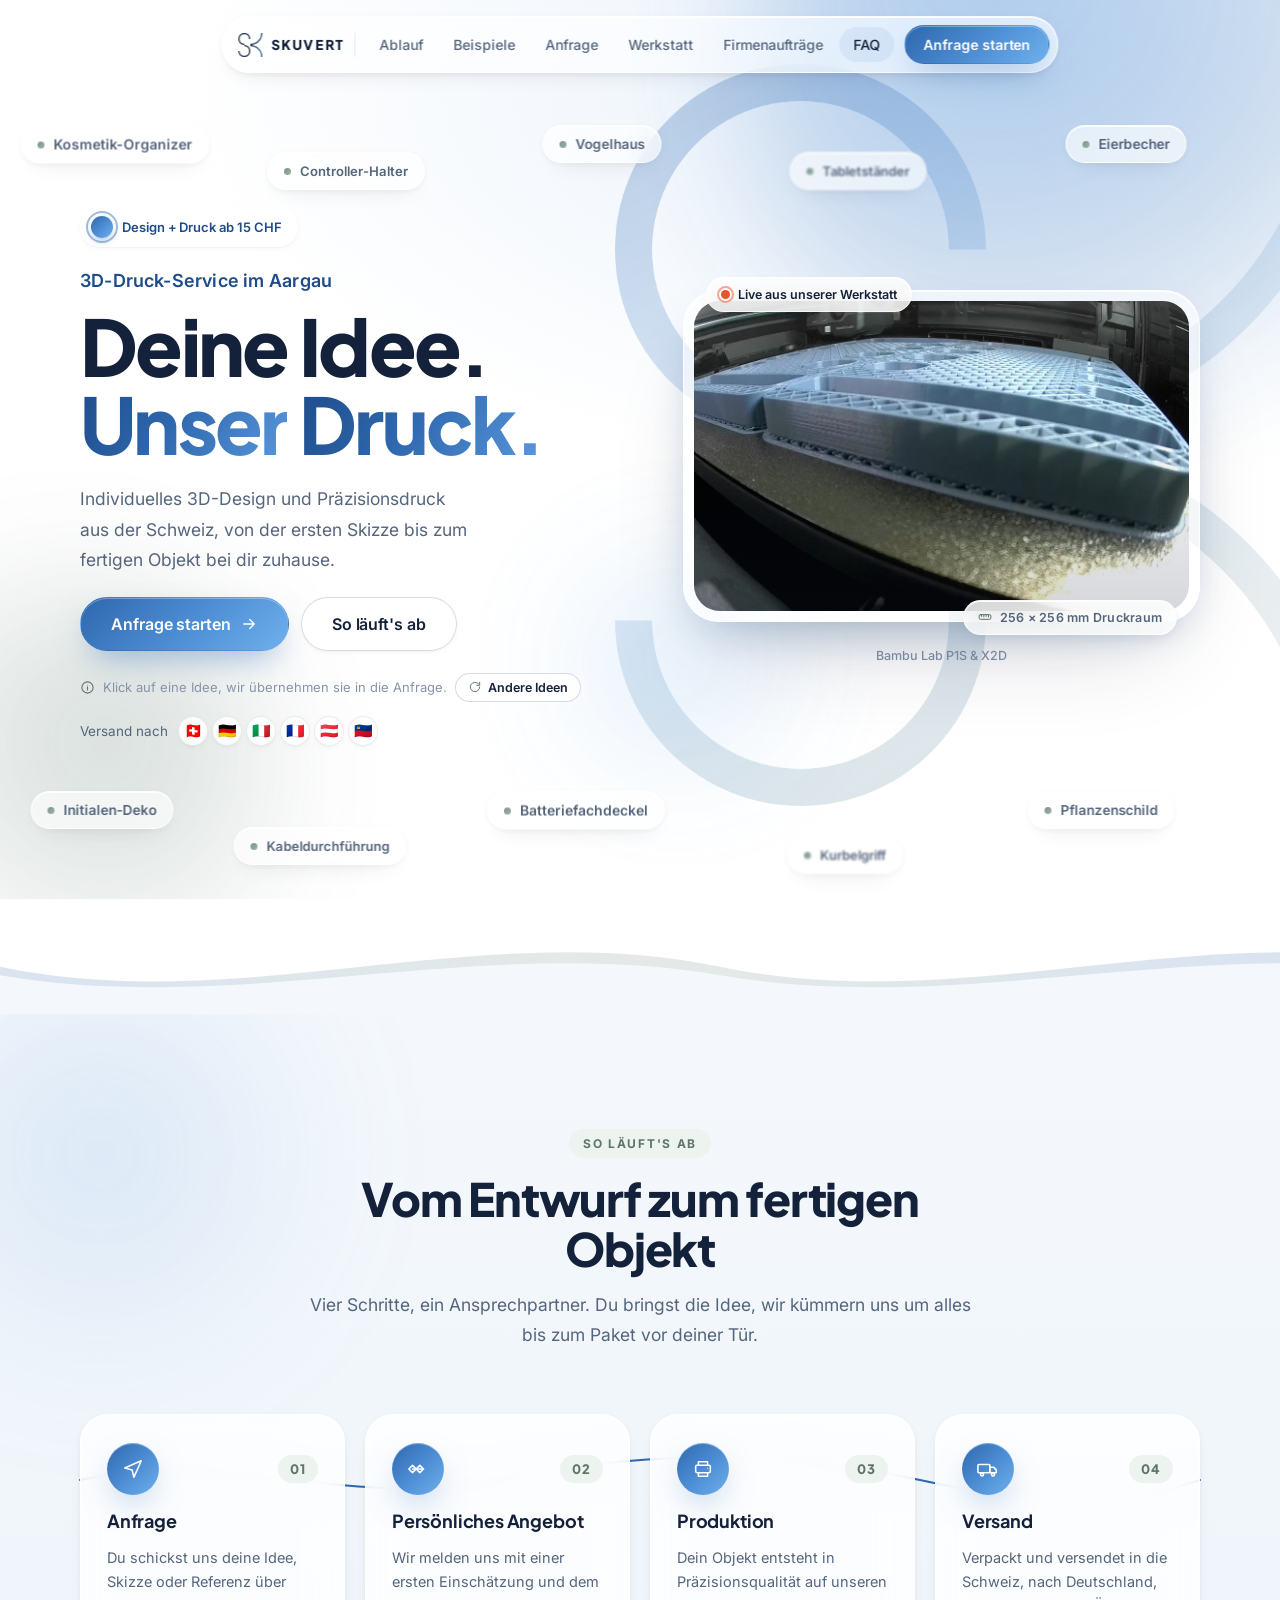
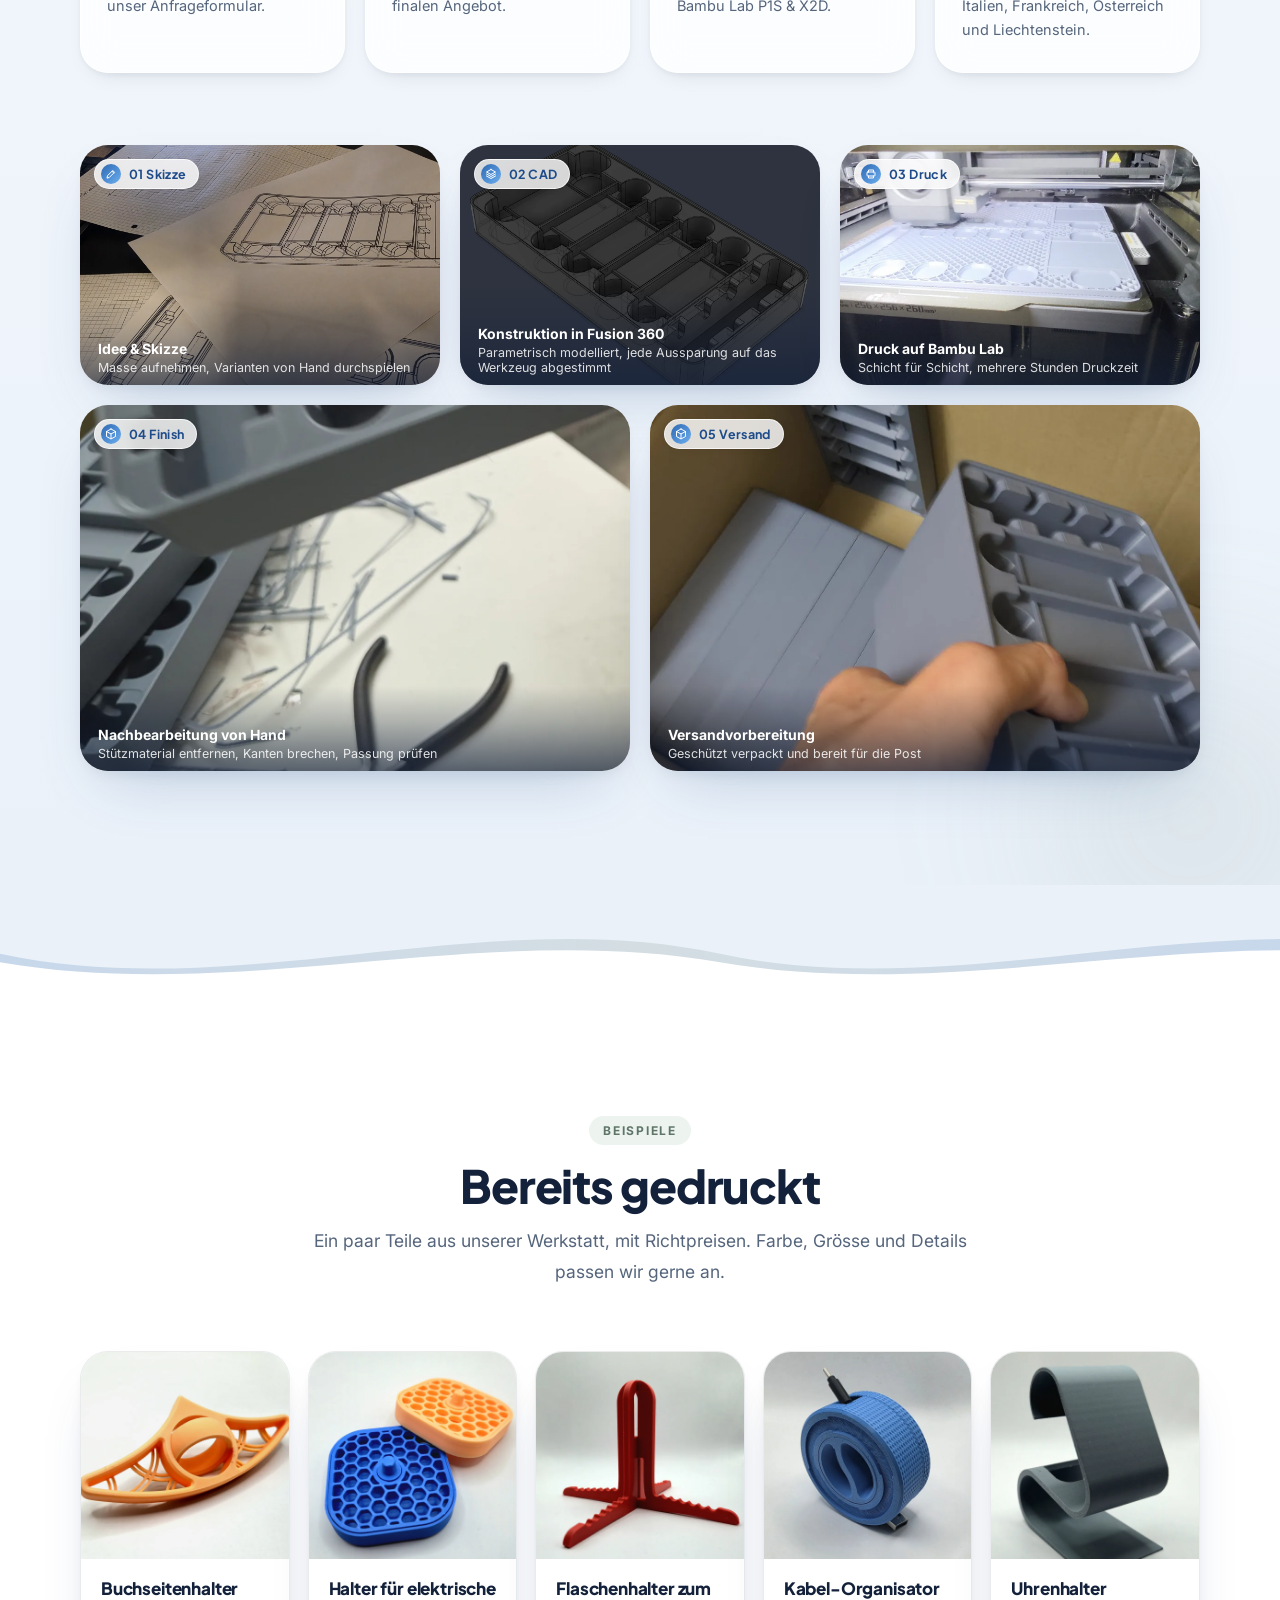
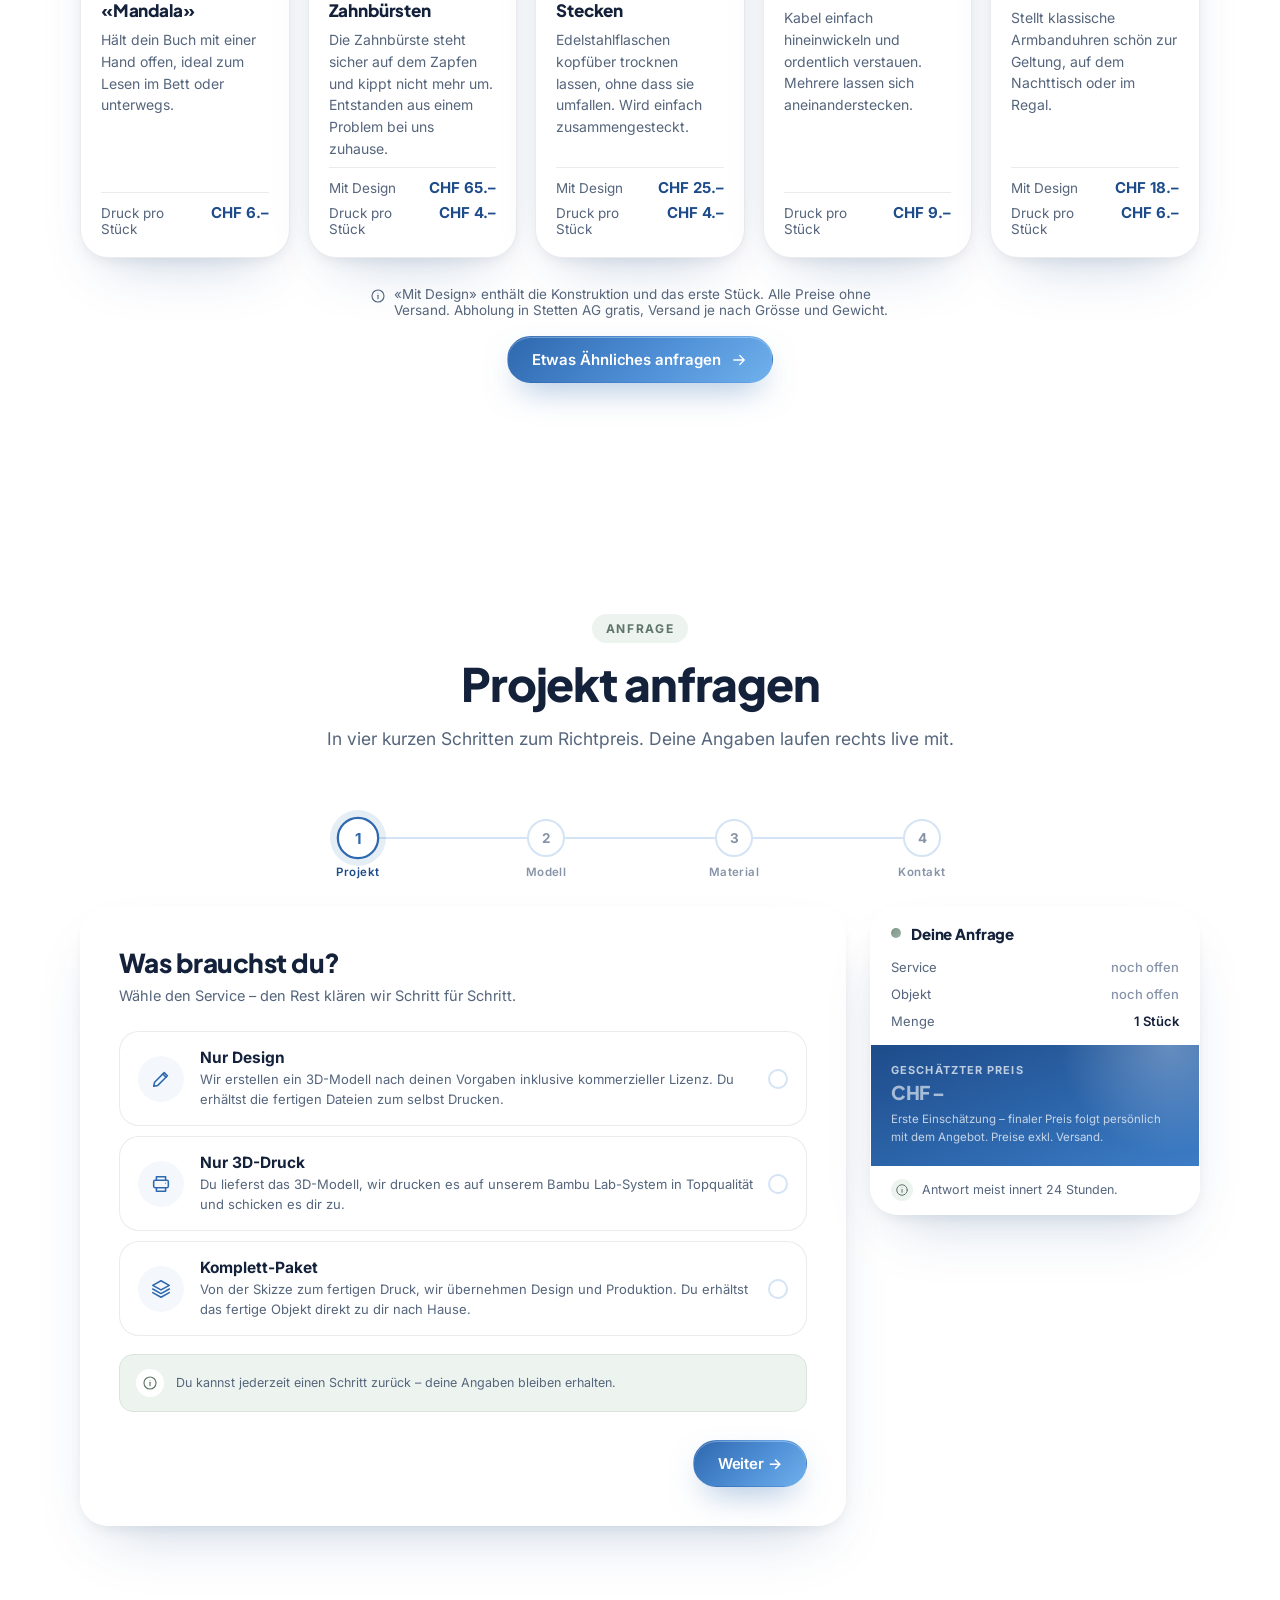
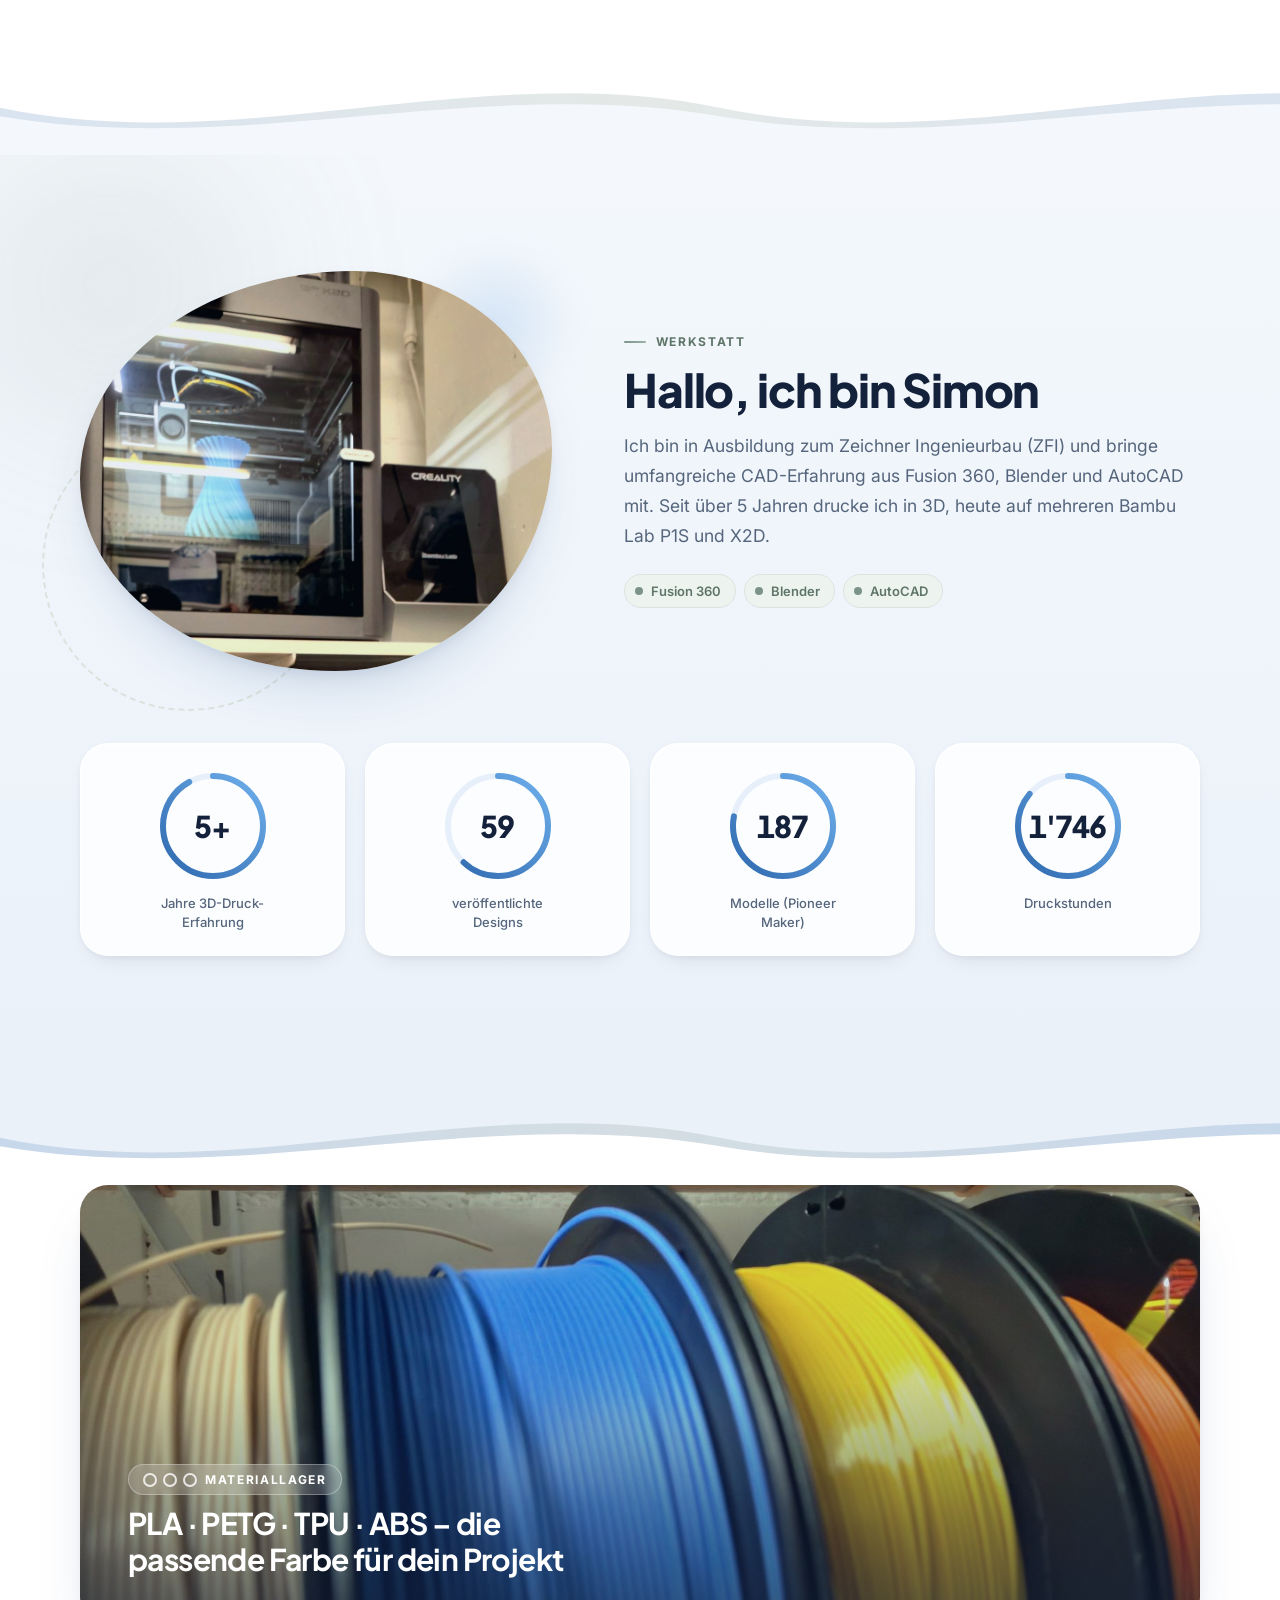
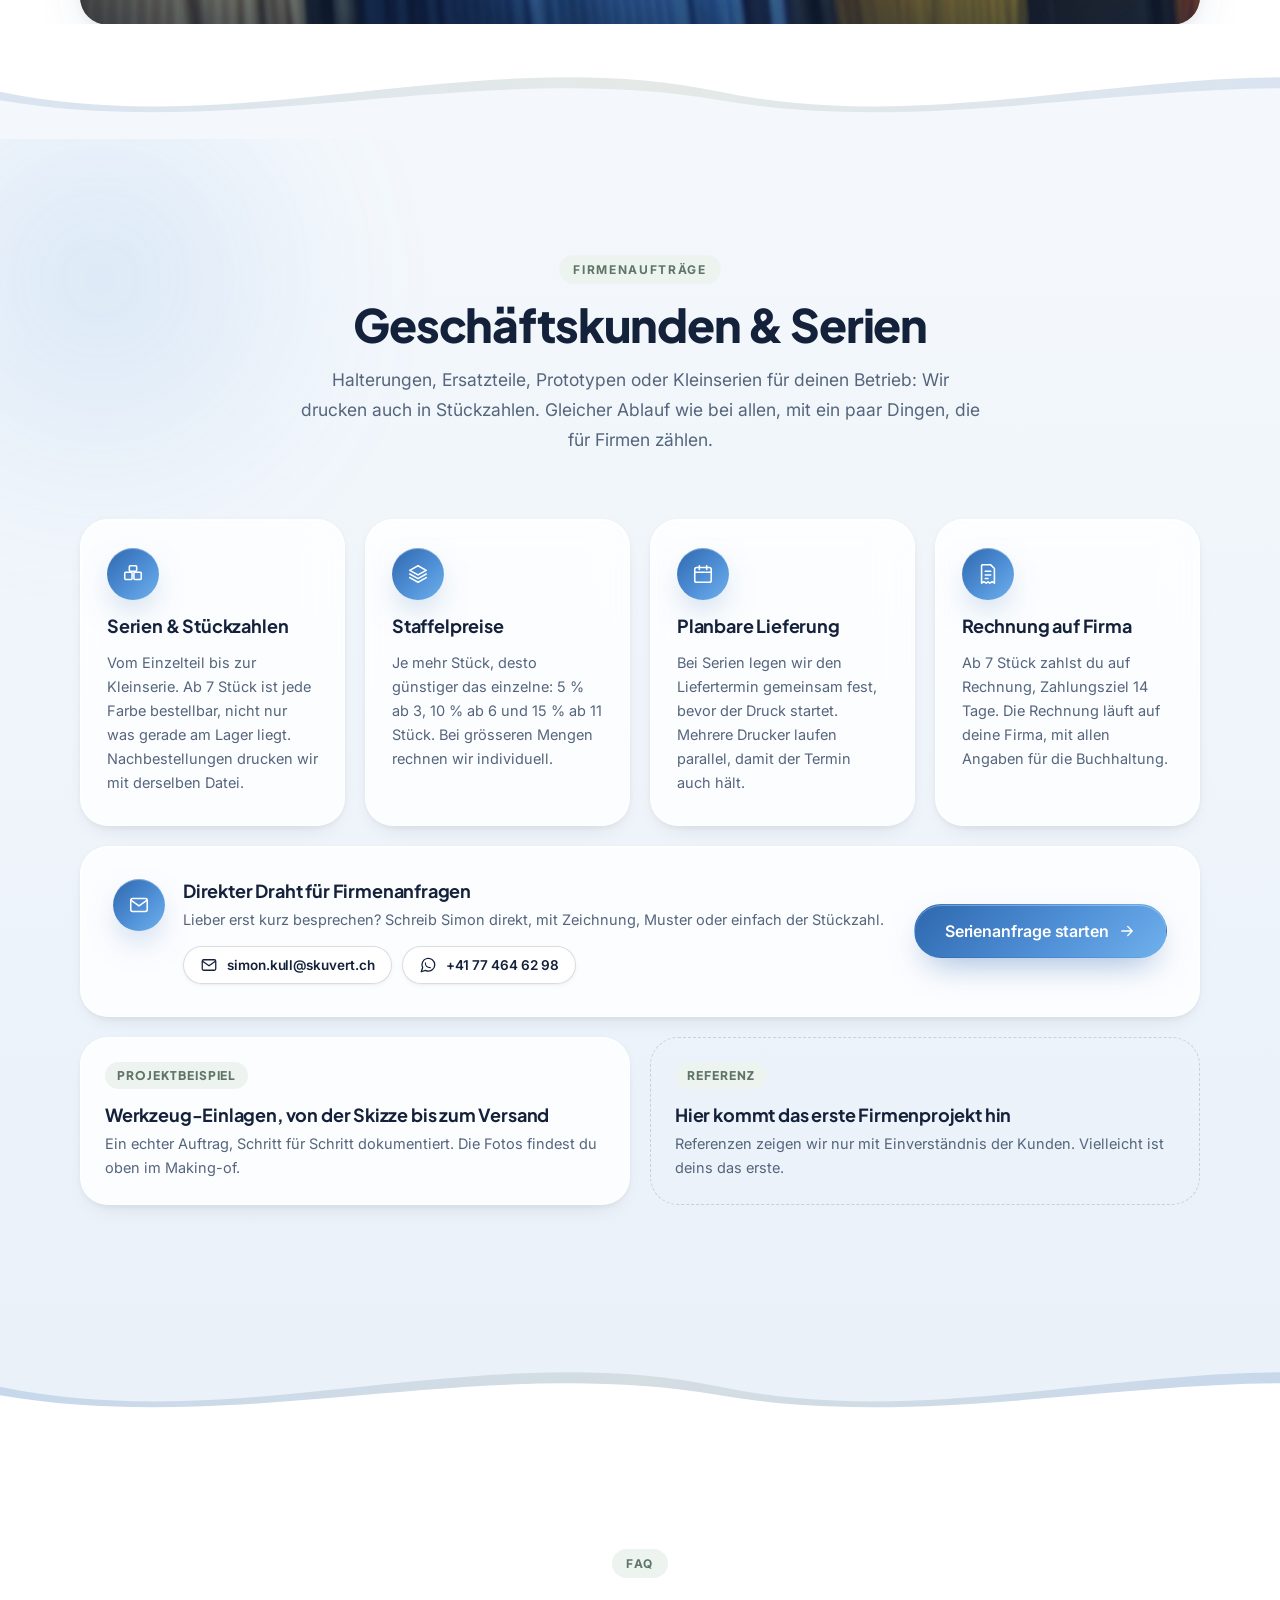
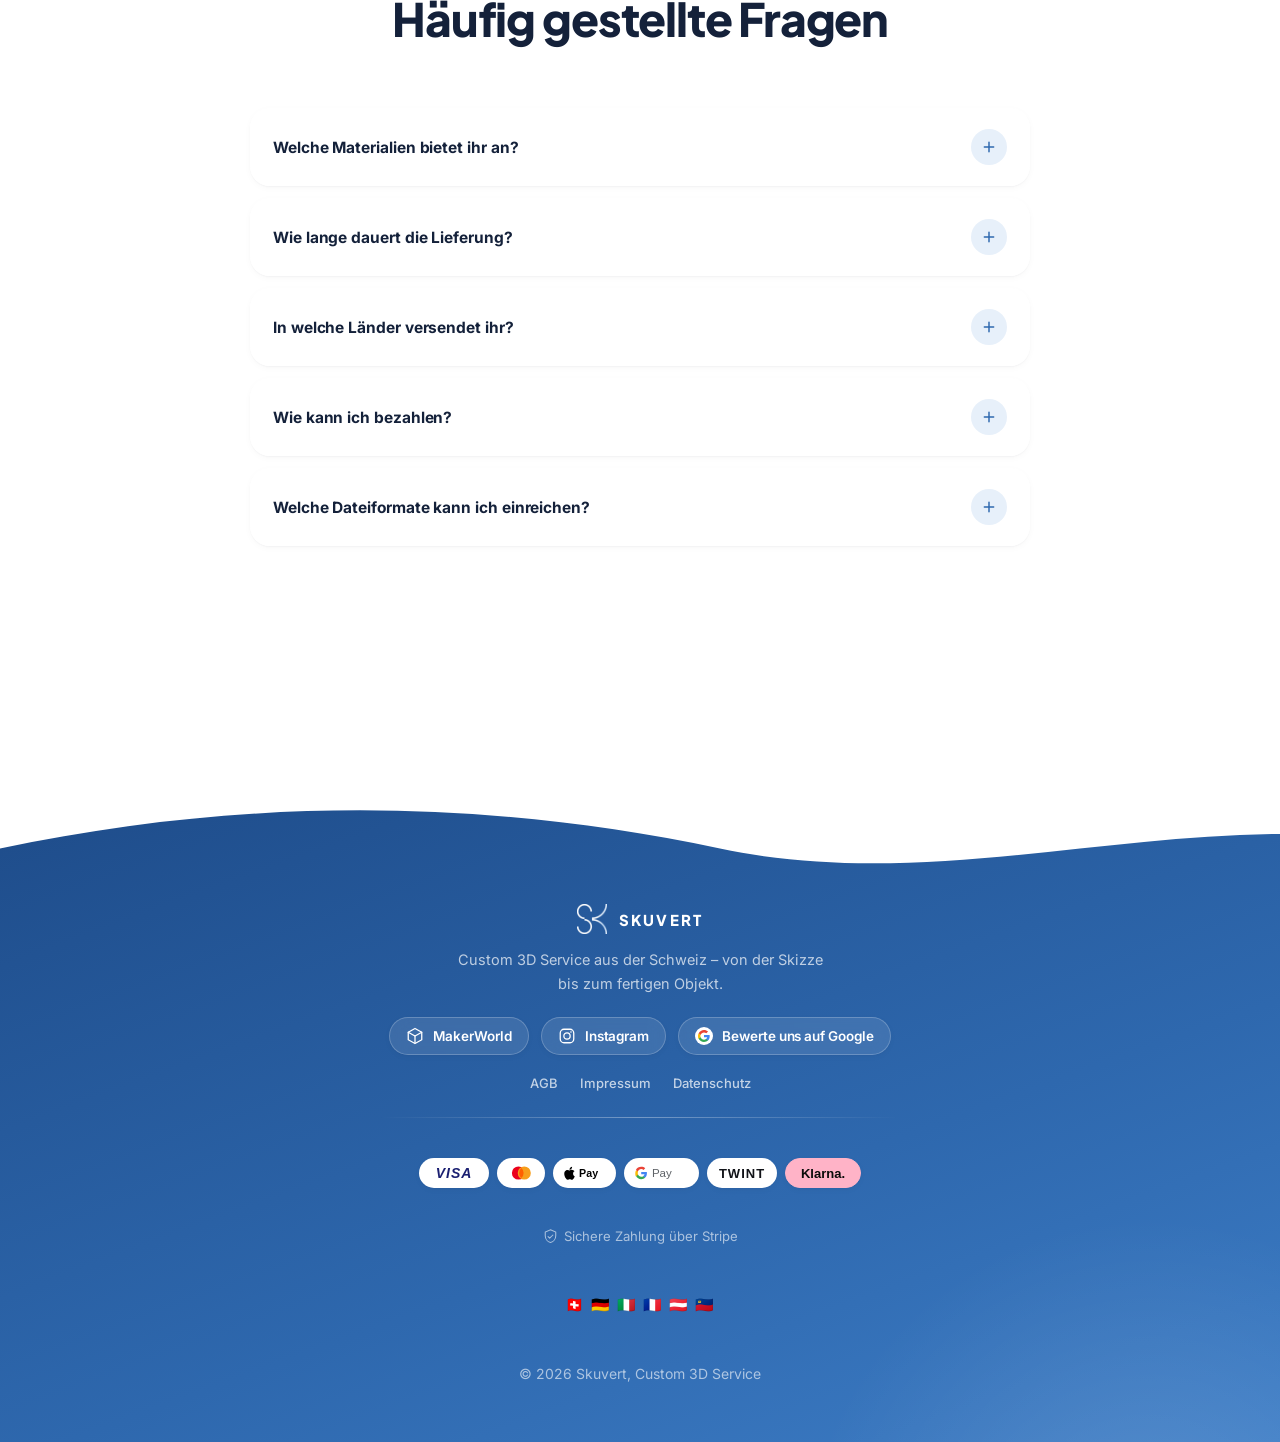
==== commit e0131ebb: "Galerie «Bereits gedruckt» mit 5 Beispielen und Richtpreisen Co-Authored-By: Claude Opus 5.5 <norepl" ====
--- a/index.html
+++ b/index.html
@@ -59,7 +59,7 @@
 <link rel="preconnect" href="https://fonts.googleapis.com">
 <link rel="preconnect" href="https://fonts.gstatic.com" crossorigin>
 <link href="https://fonts.googleapis.com/css2?family=Inter:wght@400;500;600;700&family=Plus+Jakarta+Sans:wght@700;800&display=swap" rel="stylesheet">
-<link rel="stylesheet" href="style.css?v=13">
+<link rel="stylesheet" href="style.css?v=14">
 </head>
 <body>
 
@@ -97,6 +97,7 @@
 <a class="nav-brand" href="#top" aria-label="Zum Seitenanfang"><span class="nav-logo" role="img" aria-label="Skuvert Logo"></span><span class="nav-word">SKUVERT</span></a>
 <nav class="nav-links" aria-label="Hauptnavigation">
 <a href="#ablauf">Ablauf</a>
+<a href="#beispiele">Beispiele</a>
 <a href="#anfrage">Anfrage</a>
 <a href="#ueber-mich">Werkstatt</a>
 <a href="#firmen">Firmenaufträge</a>
@@ -230,6 +231,75 @@
 </section>
 
 <div class="wave wave--to-white" style="--from: var(--surface-2)" aria-hidden="true"></div>
+
+<!-- Beispiele: neues Teil = einfach einen <article class="ex-card"> Block kopieren,
+     Foto (quadratisch, ca. 900 px, .webp) in img/ ablegen und Texte/Preise anpassen. -->
+<section id="beispiele" class="section">
+<div class="section-inner">
+<div class="header-block reveal">
+<p class="eyebrow">Beispiele</p>
+<h2 class="heading-2 split">Bereits gedruckt</h2>
+<p class="body-text">Ein paar Teile aus unserer Werkstatt, mit Richtpreisen. Farbe, Grösse und Details passen wir gerne an.</p>
+</div>
+<div class="ex-grid">
+<article class="ex-card reveal">
+<div class="ex-img"><img src="img/beispiel-buchseitenhalter.webp" alt="Orangefarbener Buchseitenhalter mit Mandala-Muster und Daumenring" width="900" height="900" loading="lazy"></div>
+<div class="ex-body">
+<h3>Buchseitenhalter «Mandala»</h3>
+<p>Hält dein Buch mit einer Hand offen, ideal zum Lesen im Bett oder unterwegs.</p>
+<div class="ex-prices">
+<div class="ex-price"><span>Druck pro Stück</span><strong>CHF 6.–</strong></div>
+</div>
+</div>
+</article>
+<article class="ex-card reveal">
+<div class="ex-img"><img src="img/beispiel-zahnbuerstenhalter.webp" alt="Zwei Zahnbürstenhalter mit Wabenmuster in Blau und Orange" width="900" height="900" loading="lazy"></div>
+<div class="ex-body">
+<h3>Halter für elektrische Zahnbürsten</h3>
+<p>Die Zahnbürste steht sicher auf dem Zapfen und kippt nicht mehr um. Entstanden aus einem Problem bei uns zuhause.</p>
+<div class="ex-prices">
+<div class="ex-price"><span>Mit Design</span><strong>CHF 65.–</strong></div>
+<div class="ex-price"><span>Druck pro Stück</span><strong>CHF 4.–</strong></div>
+</div>
+</div>
+</article>
+<article class="ex-card reveal">
+<div class="ex-img"><img src="img/beispiel-flaschenhalter.webp" alt="Roter Flaschenhalter aus zwei gesteckten Teilen" width="900" height="900" loading="lazy"></div>
+<div class="ex-body">
+<h3>Flaschenhalter zum Stecken</h3>
+<p>Edelstahlflaschen kopfüber trocknen lassen, ohne dass sie umfallen. Wird einfach zusammengesteckt.</p>
+<div class="ex-prices">
+<div class="ex-price"><span>Mit Design</span><strong>CHF 25.–</strong></div>
+<div class="ex-price"><span>Druck pro Stück</span><strong>CHF 4.–</strong></div>
+</div>
+</div>
+</article>
+<article class="ex-card reveal">
+<div class="ex-img"><img src="img/beispiel-kabel-organisator.webp" alt="Blauer runder Kabel-Organisator mit aufgewickeltem USB-Kabel" width="900" height="900" loading="lazy"></div>
+<div class="ex-body">
+<h3>Kabel-Organisator</h3>
+<p>Kabel einfach hineinwickeln und ordentlich verstauen. Mehrere lassen sich aneinanderstecken.</p>
+<div class="ex-prices">
+<div class="ex-price"><span>Druck pro Stück</span><strong>CHF 9.–</strong></div>
+</div>
+</div>
+</article>
+<article class="ex-card reveal">
+<div class="ex-img"><img src="img/beispiel-uhrenhalter.webp" alt="Grauer Uhrenhalter in geschwungener S-Form" width="900" height="900" loading="lazy"></div>
+<div class="ex-body">
+<h3>Uhrenhalter</h3>
+<p>Stellt klassische Armbanduhren schön zur Geltung, auf dem Nachttisch oder im Regal.</p>
+<div class="ex-prices">
+<div class="ex-price"><span>Mit Design</span><strong>CHF 18.–</strong></div>
+<div class="ex-price"><span>Druck pro Stück</span><strong>CHF 6.–</strong></div>
+</div>
+</div>
+</article>
+</div>
+<p class="ex-note reveal"><svg class="icon"><use href="#icon-info"/></svg><span>«Mit Design» enthält die Konstruktion und das erste Stück. Alle Preise ohne Versand. Abholung in Stetten AG gratis, Versand je nach Grösse und Gewicht.</span></p>
+<div class="ex-cta reveal"><a href="#anfrage" class="glass-btn glass-btn--accent">Etwas Ähnliches anfragen <svg class="icon arrow"><use href="#icon-arrow"/></svg></a></div>
+</div>
+</section>
 
 <section id="anfrage" class="section">
 <div class="section-inner">
--- a/style.css
+++ b/style.css
@@ -853,3 +853,30 @@
 .stat .stat-ring .bar { stroke-dashoffset: calc(314 - 314 * var(--pct, .8)); }
 .process-path .draw { stroke-dashoffset: 0; }
 }
+
+/* ---------- Beispiele / Galerie ---------- */
+
+.ex-grid { display: grid; grid-template-columns: repeat(auto-fill, minmax(205px, 1fr)); gap: 18px; margin-top: clamp(40px, 5vw, 64px); }
+.ex-card { display: flex; flex-direction: column; overflow: hidden; border-radius: var(--r-lg); background: #fff; border: 1px solid var(--border); box-shadow: var(--shadow-md); transition: transform .5s var(--ease-out), box-shadow .4s ease; }
+.ex-card:hover { transform: translateY(-4px); }
+.ex-img { aspect-ratio: 1 / 1; overflow: hidden; background: var(--surface); }
+.ex-img img { width: 100%; height: 100%; object-fit: cover; display: block; transition: transform .8s var(--ease-out); }
+.ex-card:hover .ex-img img { transform: scale(1.05); }
+.ex-body { display: flex; flex-direction: column; gap: 8px; padding: 18px 20px 20px; flex: 1; }
+.ex-body h3 { margin: 0; font-family: var(--display); font-size: 17px; font-weight: 800; letter-spacing: -0.01em; color: var(--ink); }
+.ex-body p { margin: 0; font-size: 14px; line-height: 1.55; color: var(--muted); }
+.ex-prices { margin-top: auto; padding-top: 10px; display: flex; flex-direction: column; gap: 6px; border-top: 1px solid var(--border); }
+.ex-price { display: flex; justify-content: space-between; align-items: baseline; gap: 10px; font-size: 13.5px; color: var(--muted); }
+.ex-price strong { font-size: 15px; color: var(--blue-deep); white-space: nowrap; }
+.ex-note { display: flex; align-items: flex-start; justify-content: center; gap: 8px; margin: 28px auto 0; max-width: 60ch; font-size: 13.5px; color: var(--muted); }
+.ex-note .icon { flex-shrink: 0; width: 16px; height: 16px; margin-top: 2px; }
+.ex-cta { display: flex; justify-content: center; margin-top: 18px; }
+@media (max-width: 560px) {
+.ex-grid { grid-template-columns: repeat(2, 1fr); gap: 12px; }
+.ex-card { border-radius: 20px; }
+.ex-body { padding: 12px 12px 14px; gap: 6px; }
+.ex-body h3 { font-size: 14.5px; }
+.ex-body p { font-size: 12.5px; line-height: 1.45; }
+.ex-price { flex-direction: column; align-items: flex-start; gap: 0; font-size: 12px; }
+.ex-price strong { font-size: 14px; }
+}
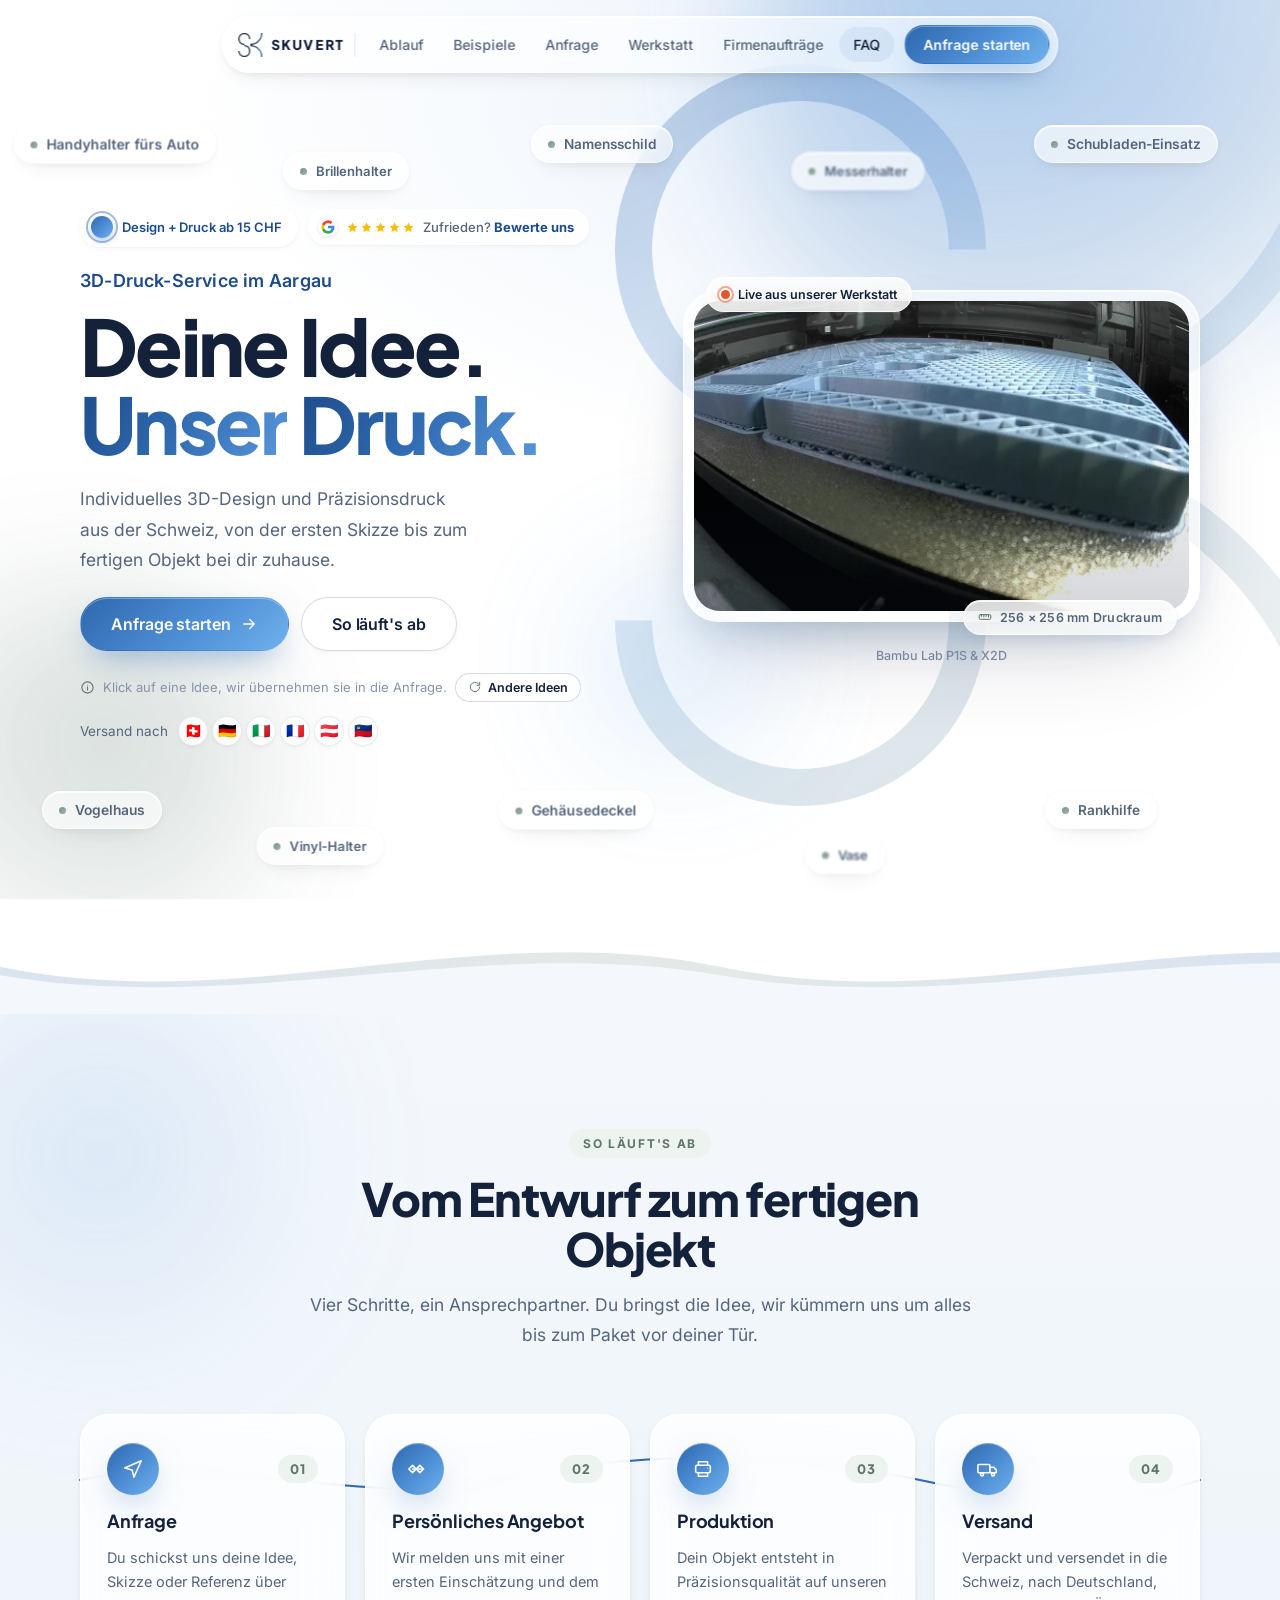
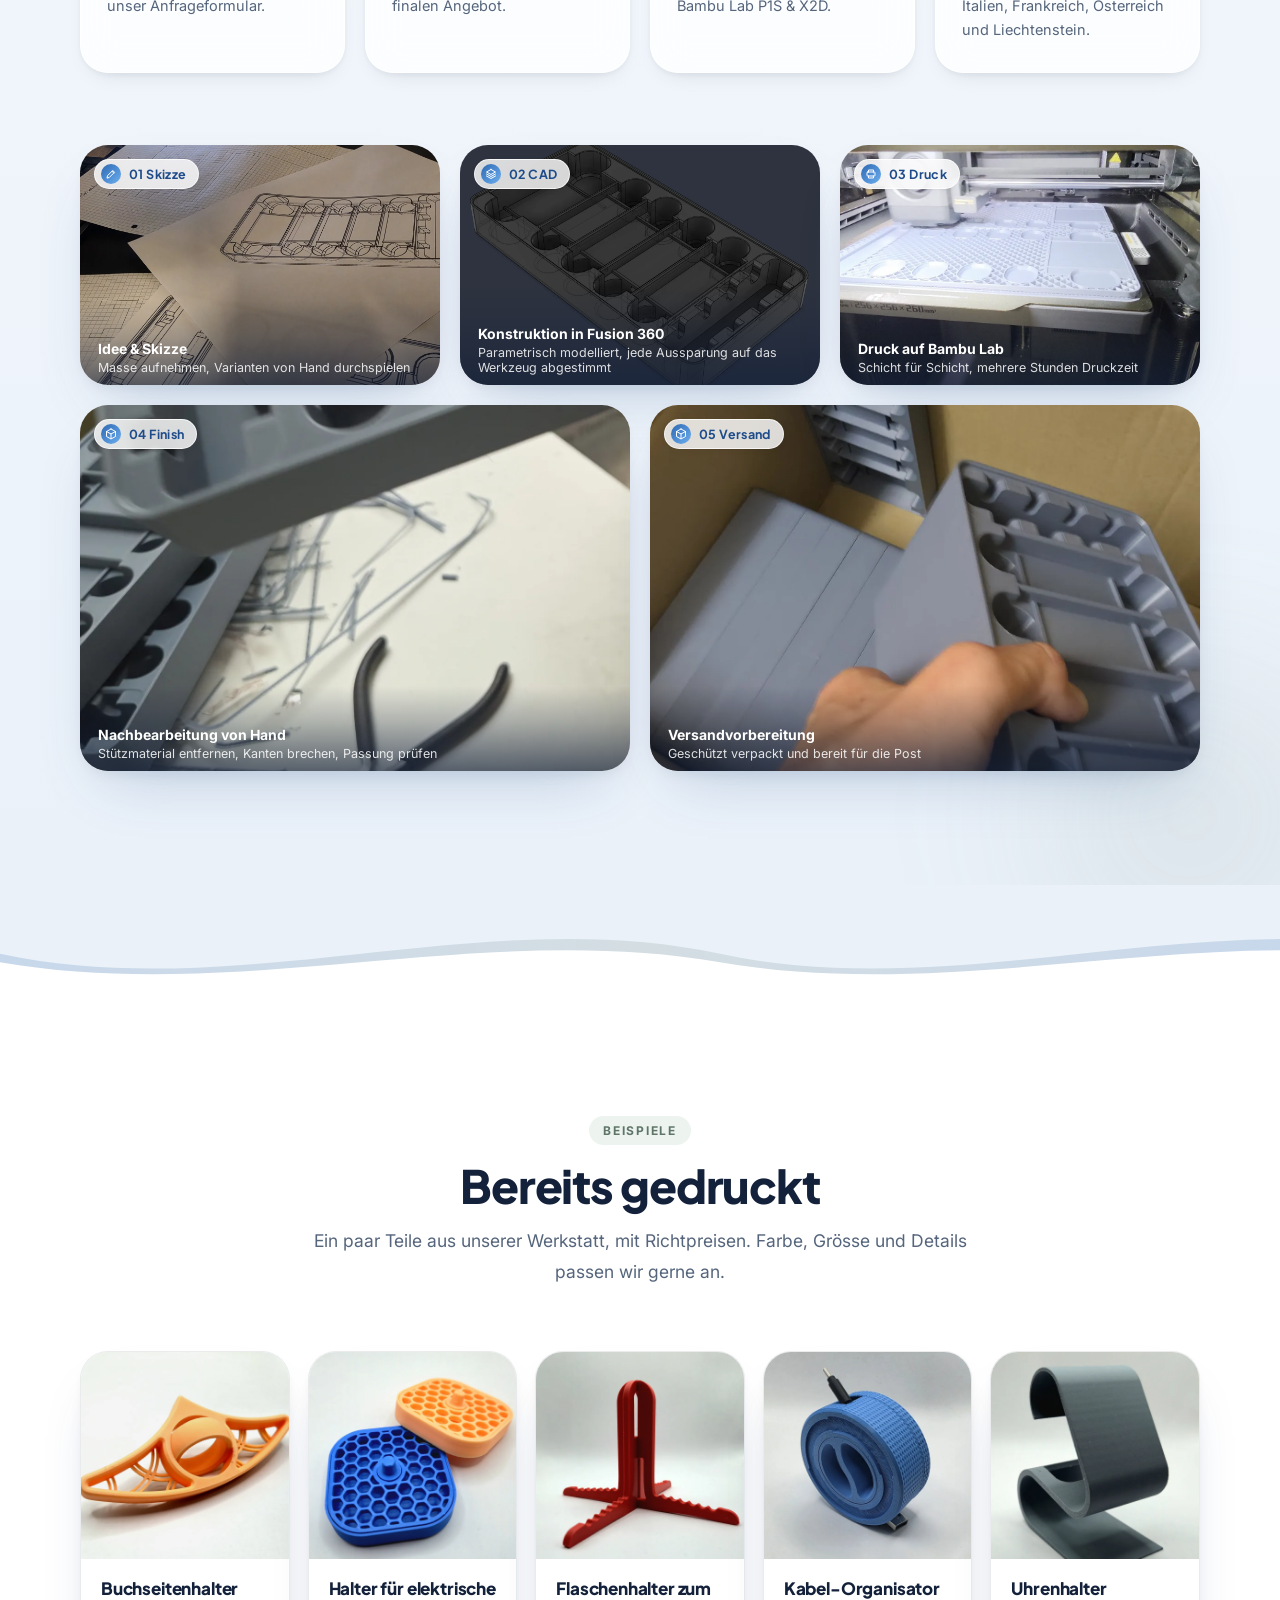
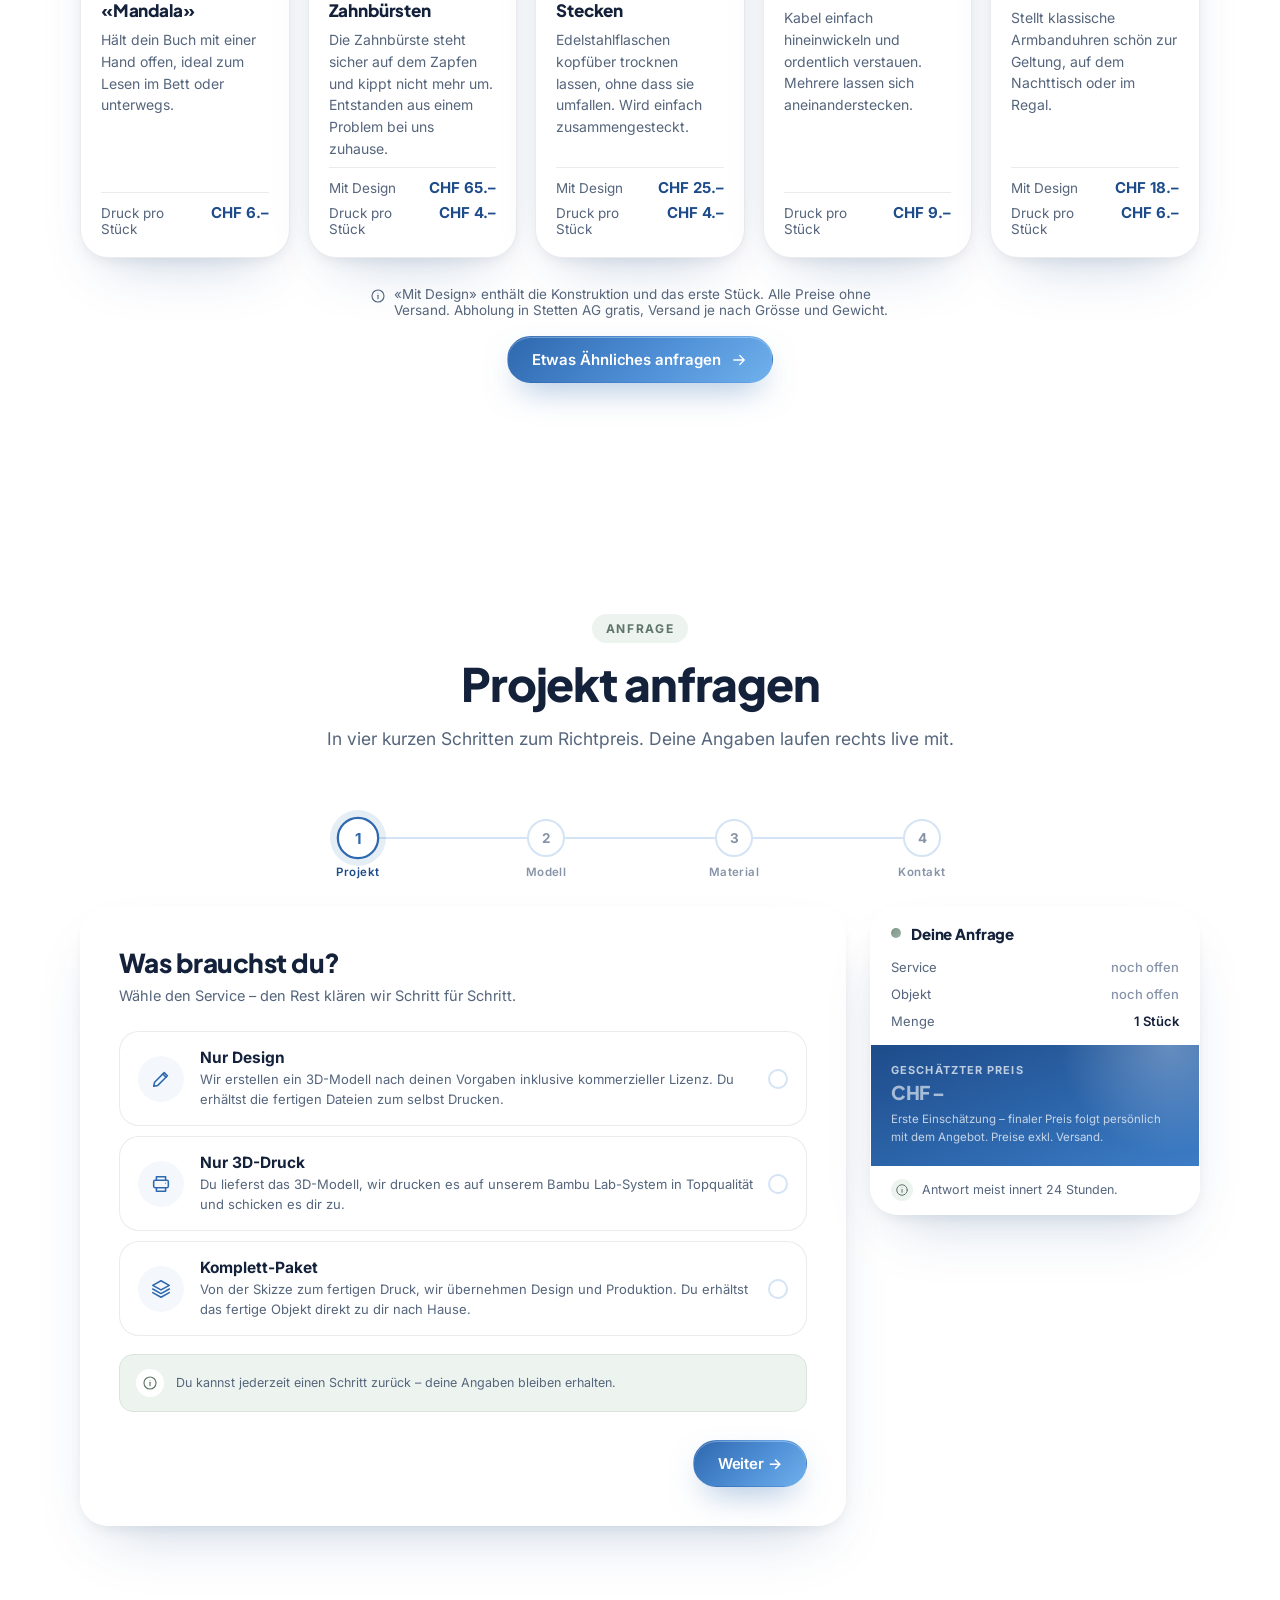
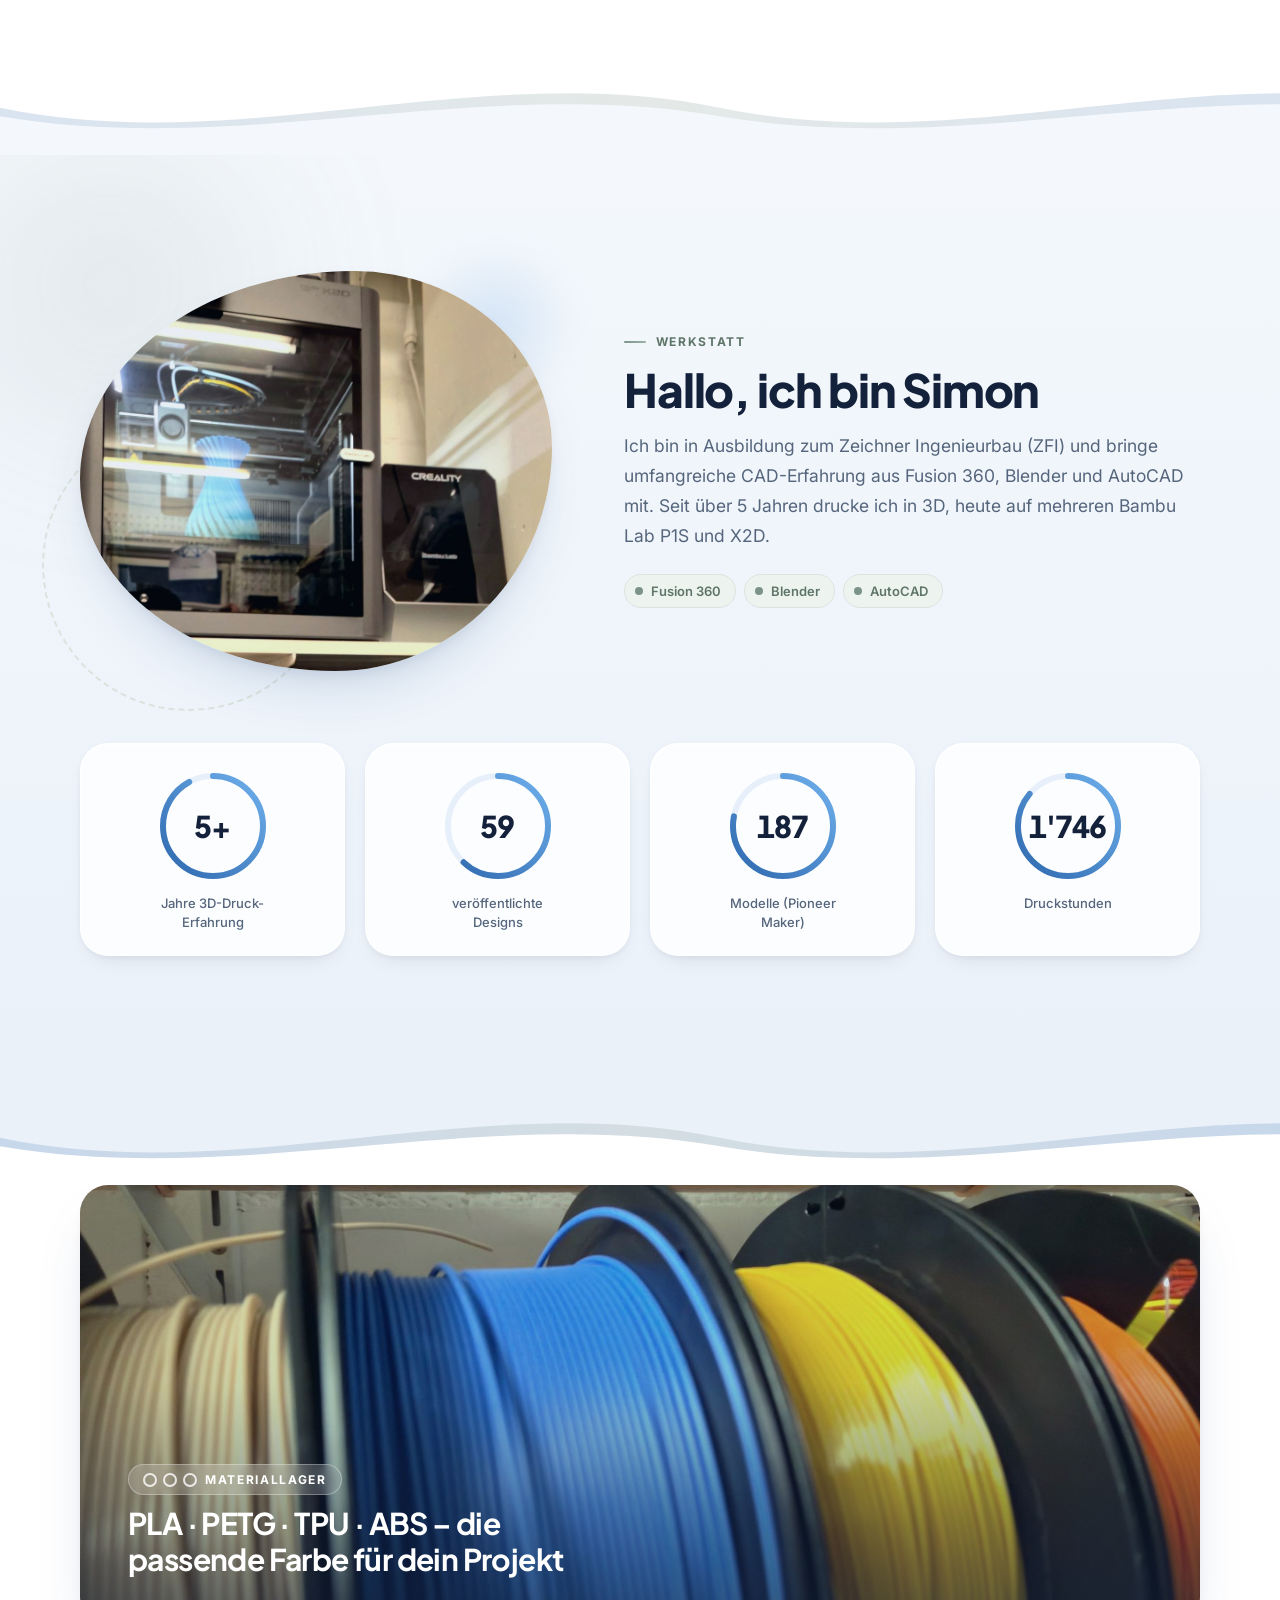
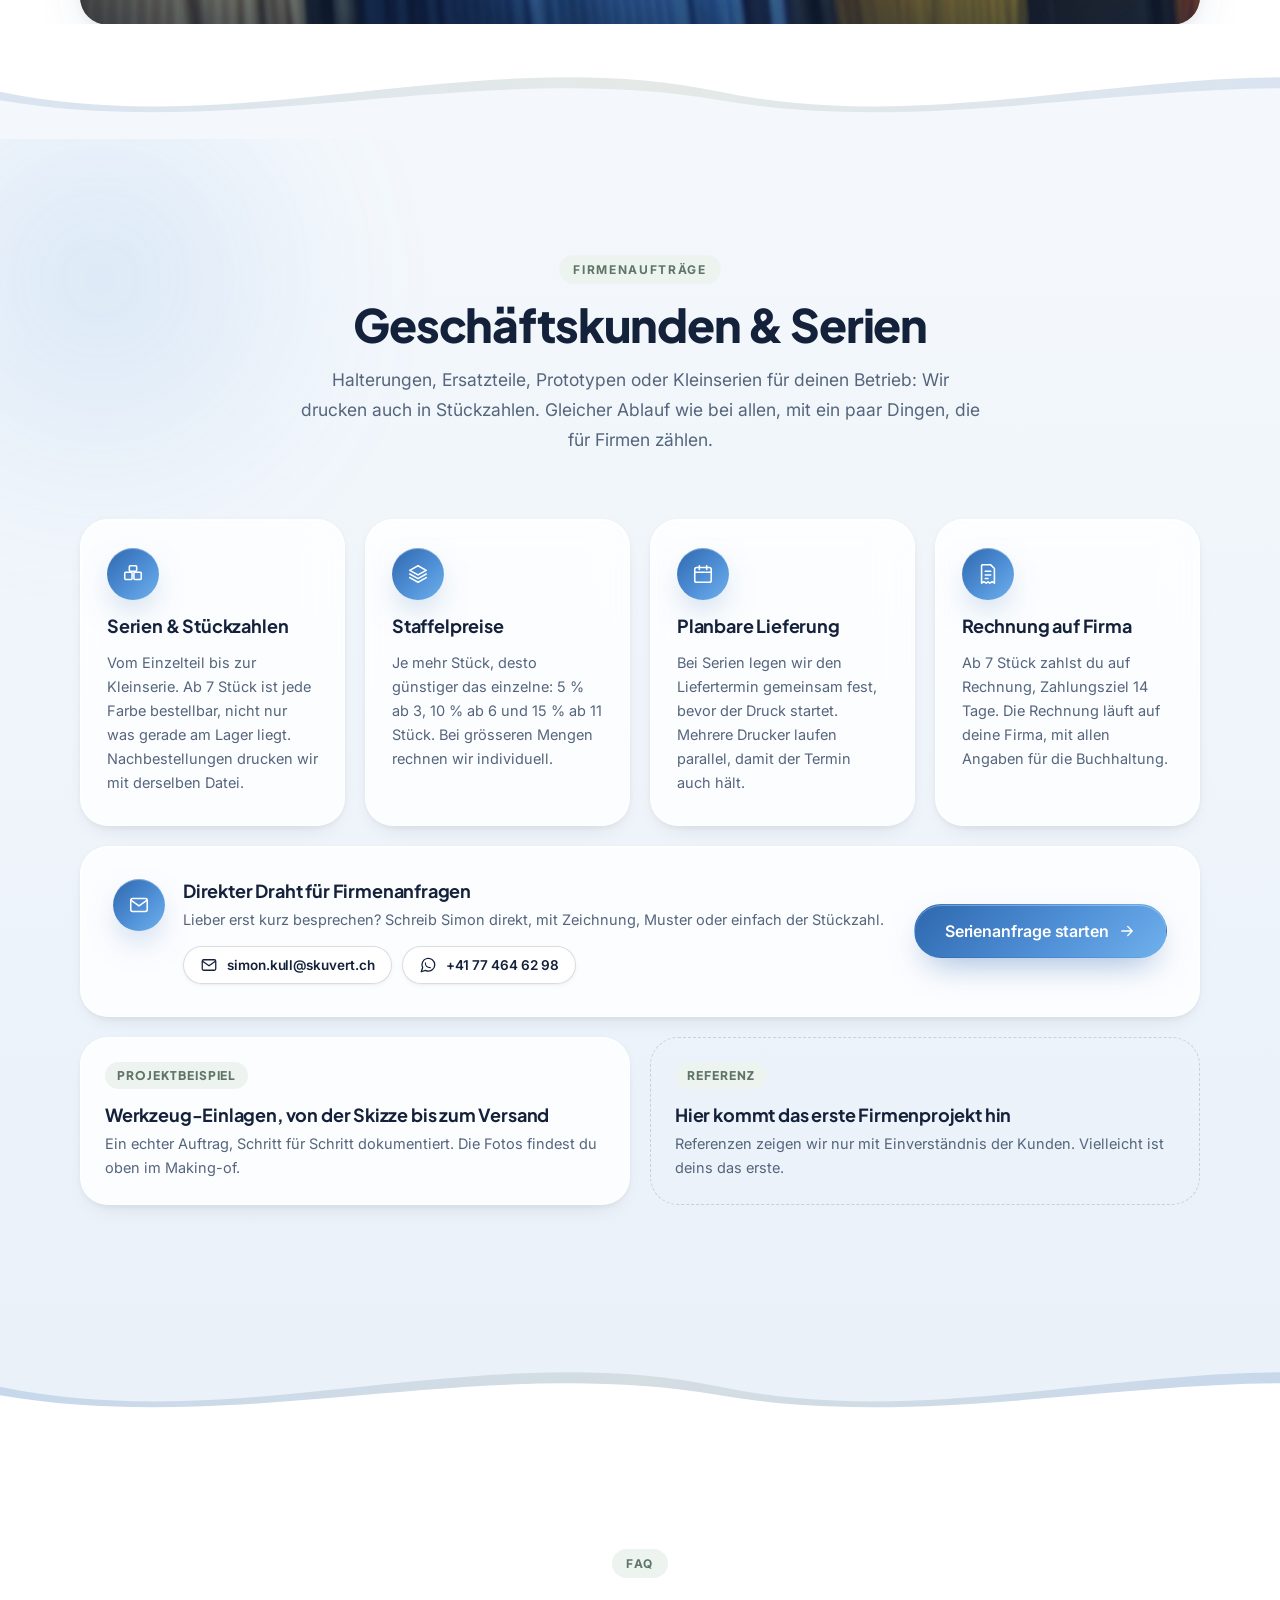
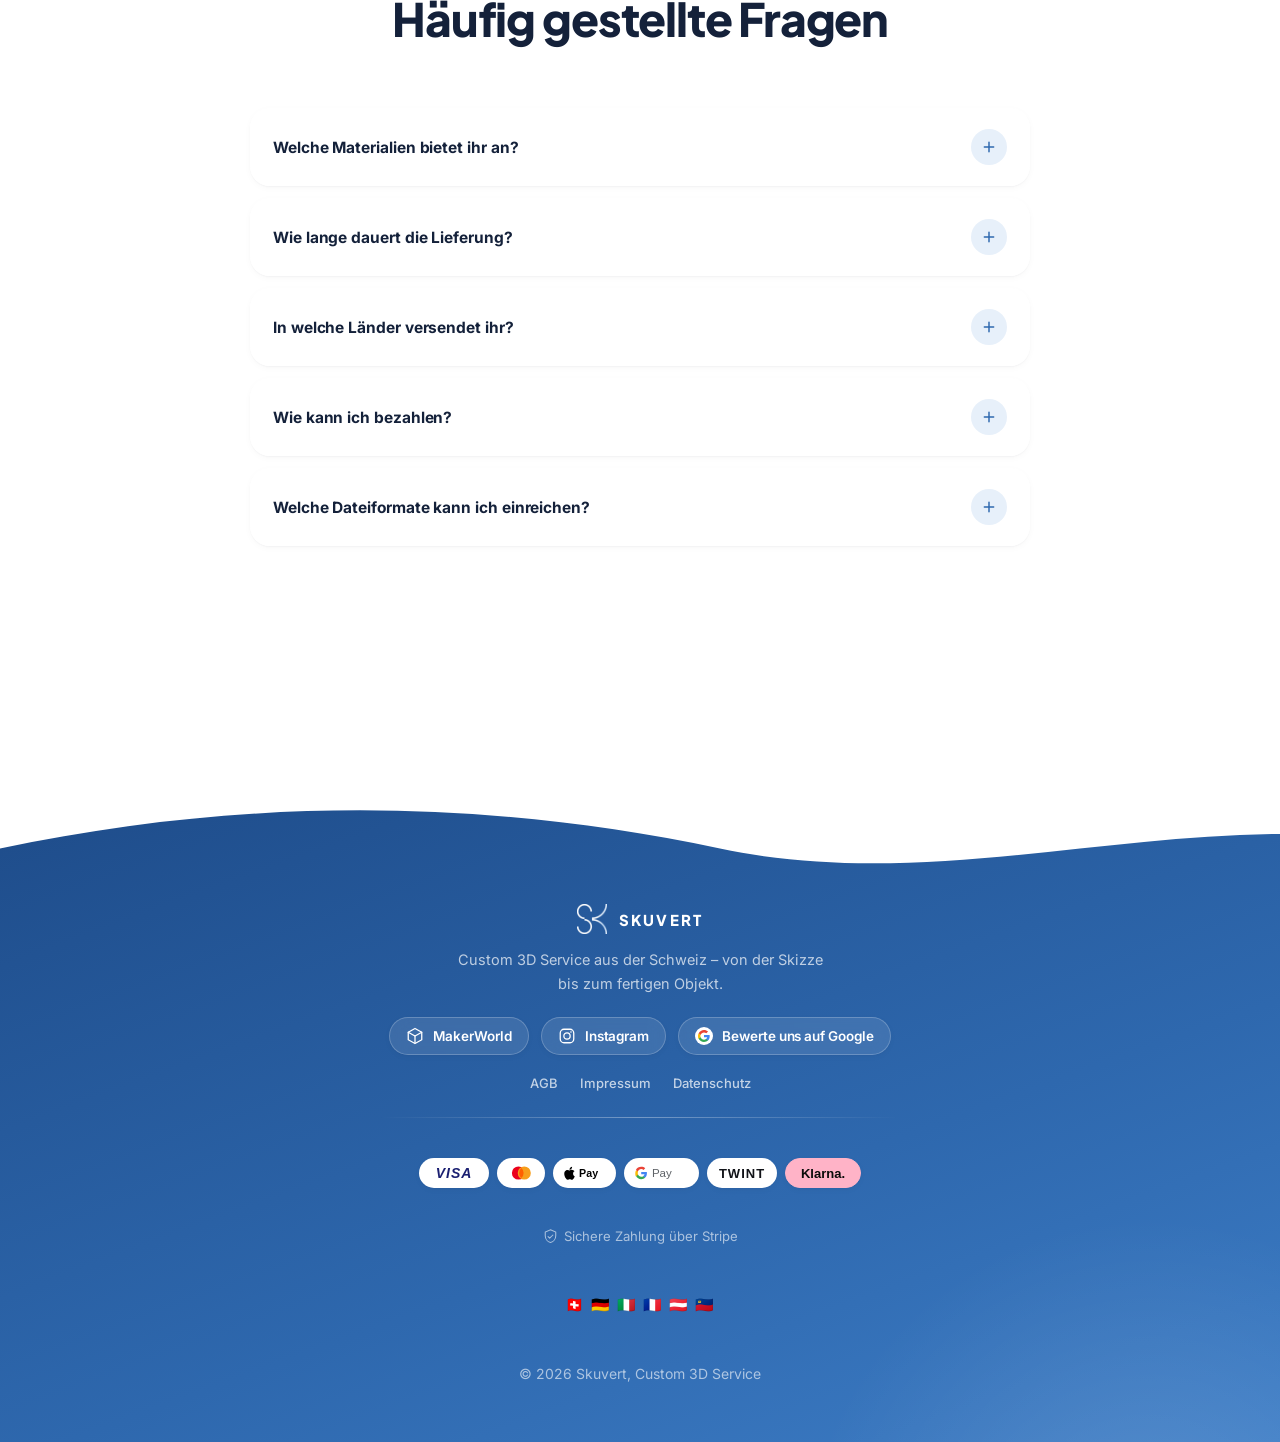
==== commit d695becf: "Hero: Google-Bewertungsknopf mit Sternen Co-Authored-By: Claude Opus 5.5 <noreply@anthropic.com>" ====
--- a/index.html
+++ b/index.html
@@ -59,7 +59,7 @@
 <link rel="preconnect" href="https://fonts.googleapis.com">
 <link rel="preconnect" href="https://fonts.gstatic.com" crossorigin>
 <link href="https://fonts.googleapis.com/css2?family=Inter:wght@400;500;600;700&family=Plus+Jakarta+Sans:wght@700;800&display=swap" rel="stylesheet">
-<link rel="stylesheet" href="style.css?v=14">
+<link rel="stylesheet" href="style.css?v=15">
 </head>
 <body>
 
@@ -119,7 +119,10 @@
 <div class="hero-ideas" id="hero-ideas"></div>
 <div class="hero-inner">
 <div class="hero-text">
+<div class="hero-badges">
 <div class="hero-badge"><span class="hero-badge-dot"></span>Design + Druck ab 15 CHF</div>
+<a class="hero-review" href="https://g.page/r/Cff25RBkBHrjECE/review" target="_blank" rel="noreferrer" aria-label="Zufrieden? Bewerte uns auf Google"><svg class="rv-g" viewBox="0 0 24 24" aria-hidden="true"><path d="M21.6 12.2c0-.7-.1-1.4-.2-2H12v3.8h5.4a4.6 4.6 0 0 1-2 3v2.5h3.2c1.9-1.7 3-4.3 3-7.3z" fill="#4285F4"/><path d="M12 22c2.7 0 5-.9 6.6-2.4l-3.2-2.5c-.9.6-2 1-3.4 1-2.6 0-4.8-1.8-5.6-4.1H3.1v2.6A10 10 0 0 0 12 22z" fill="#34A853"/><path d="M6.4 14c-.2-.6-.3-1.3-.3-2s.1-1.4.3-2V7.4H3.1a10 10 0 0 0 0 9.2L6.4 14z" fill="#FBBC04"/><path d="M12 5.9c1.5 0 2.8.5 3.8 1.5l2.9-2.9A10 10 0 0 0 3.1 7.4L6.4 10c.8-2.3 3-4.1 5.6-4.1z" fill="#EA4335"/></svg><span class="rv-stars"><svg viewBox="0 0 24 24" aria-hidden="true"><path d="M12 2.8l2.8 5.8 6.3.9-4.6 4.4 1.1 6.3L12 17.2l-5.6 3 1.1-6.3L2.9 9.5l6.3-.9z"/></svg><svg viewBox="0 0 24 24" aria-hidden="true"><path d="M12 2.8l2.8 5.8 6.3.9-4.6 4.4 1.1 6.3L12 17.2l-5.6 3 1.1-6.3L2.9 9.5l6.3-.9z"/></svg><svg viewBox="0 0 24 24" aria-hidden="true"><path d="M12 2.8l2.8 5.8 6.3.9-4.6 4.4 1.1 6.3L12 17.2l-5.6 3 1.1-6.3L2.9 9.5l6.3-.9z"/></svg><svg viewBox="0 0 24 24" aria-hidden="true"><path d="M12 2.8l2.8 5.8 6.3.9-4.6 4.4 1.1 6.3L12 17.2l-5.6 3 1.1-6.3L2.9 9.5l6.3-.9z"/></svg><svg viewBox="0 0 24 24" aria-hidden="true"><path d="M12 2.8l2.8 5.8 6.3.9-4.6 4.4 1.1 6.3L12 17.2l-5.6 3 1.1-6.3L2.9 9.5l6.3-.9z"/></svg></span><span class="rv-text">Zufrieden? <strong>Bewerte uns</strong></span></a>
+</div>
 <h1 class="hero-title split"><span class="hero-kicker">3D-Druck-Service im Aargau</span>Deine Idee.<br><span class="accent">Unser Druck.</span></h1>
 <p class="body-text">Individuelles 3D-Design und Präzisionsdruck aus der Schweiz, von der ersten Skizze bis zum fertigen Objekt bei dir zuhause.</p>
 <div class="cta-row">
--- a/style.css
+++ b/style.css
@@ -880,3 +880,30 @@
 .ex-price { flex-direction: column; align-items: flex-start; gap: 0; font-size: 12px; }
 .ex-price strong { font-size: 14px; }
 }
+
+/* ---------- Google-Bewertung im Hero ---------- */
+.hero-badges { display: flex; flex-wrap: wrap; align-items: center; gap: 10px; }
+.hero-review {
+display: inline-flex; align-items: center; gap: 8px; padding: 7px 14px 7px 9px; border-radius: var(--pill);
+background: var(--glass-strong); border: 1px solid var(--glass-border); box-shadow: var(--shadow-xs), inset 0 1px 0 #fff;
+backdrop-filter: blur(10px); font-size: 13px; font-weight: 500; color: var(--muted); text-decoration: none;
+animation: badge-in .8s var(--ease-out) .15s both; transition: transform .35s var(--ease-spring), box-shadow .3s ease, border-color .3s ease;
+}
+.hero-review strong { font-weight: 700; color: var(--blue-deep); }
+.hero-review:hover { transform: translateY(-2px); box-shadow: var(--shadow-md); border-color: rgba(251,188,4,.55); }
+.rv-g { width: 20px; height: 20px; flex-shrink: 0; background: #fff; border-radius: 50%; padding: 2px; box-shadow: 0 1px 3px rgba(15,23,42,.12); }
+.rv-stars { display: inline-flex; gap: 1px; }
+.rv-stars svg { width: 13px; height: 13px; fill: #FBBC04; animation: rv-twinkle 4.5s ease-in-out infinite; transform-origin: 50% 55%; }
+.rv-stars svg:nth-child(2) { animation-delay: .12s; }
+.rv-stars svg:nth-child(3) { animation-delay: .24s; }
+.rv-stars svg:nth-child(4) { animation-delay: .36s; }
+.rv-stars svg:nth-child(5) { animation-delay: .48s; }
+.hero-review:hover .rv-stars svg { animation: rv-pop .5s var(--ease-spring) both; }
+.hero-review:hover .rv-stars svg:nth-child(2) { animation-delay: .05s; }
+.hero-review:hover .rv-stars svg:nth-child(3) { animation-delay: .1s; }
+.hero-review:hover .rv-stars svg:nth-child(4) { animation-delay: .15s; }
+.hero-review:hover .rv-stars svg:nth-child(5) { animation-delay: .2s; }
+@keyframes rv-twinkle { 0%, 82%, 100% { transform: scale(1); filter: none; } 88% { transform: scale(1.3) rotate(12deg); filter: drop-shadow(0 0 4px rgba(251,188,4,.8)); } }
+@keyframes rv-pop { 0% { transform: scale(1); } 50% { transform: scale(1.4) rotate(-10deg); } 100% { transform: scale(1); } }
+@media (max-width: 860px) { .hero-badges { justify-content: center; } }
+@media (prefers-reduced-motion: reduce) { .rv-stars svg, .hero-review:hover .rv-stars svg { animation: none; } }
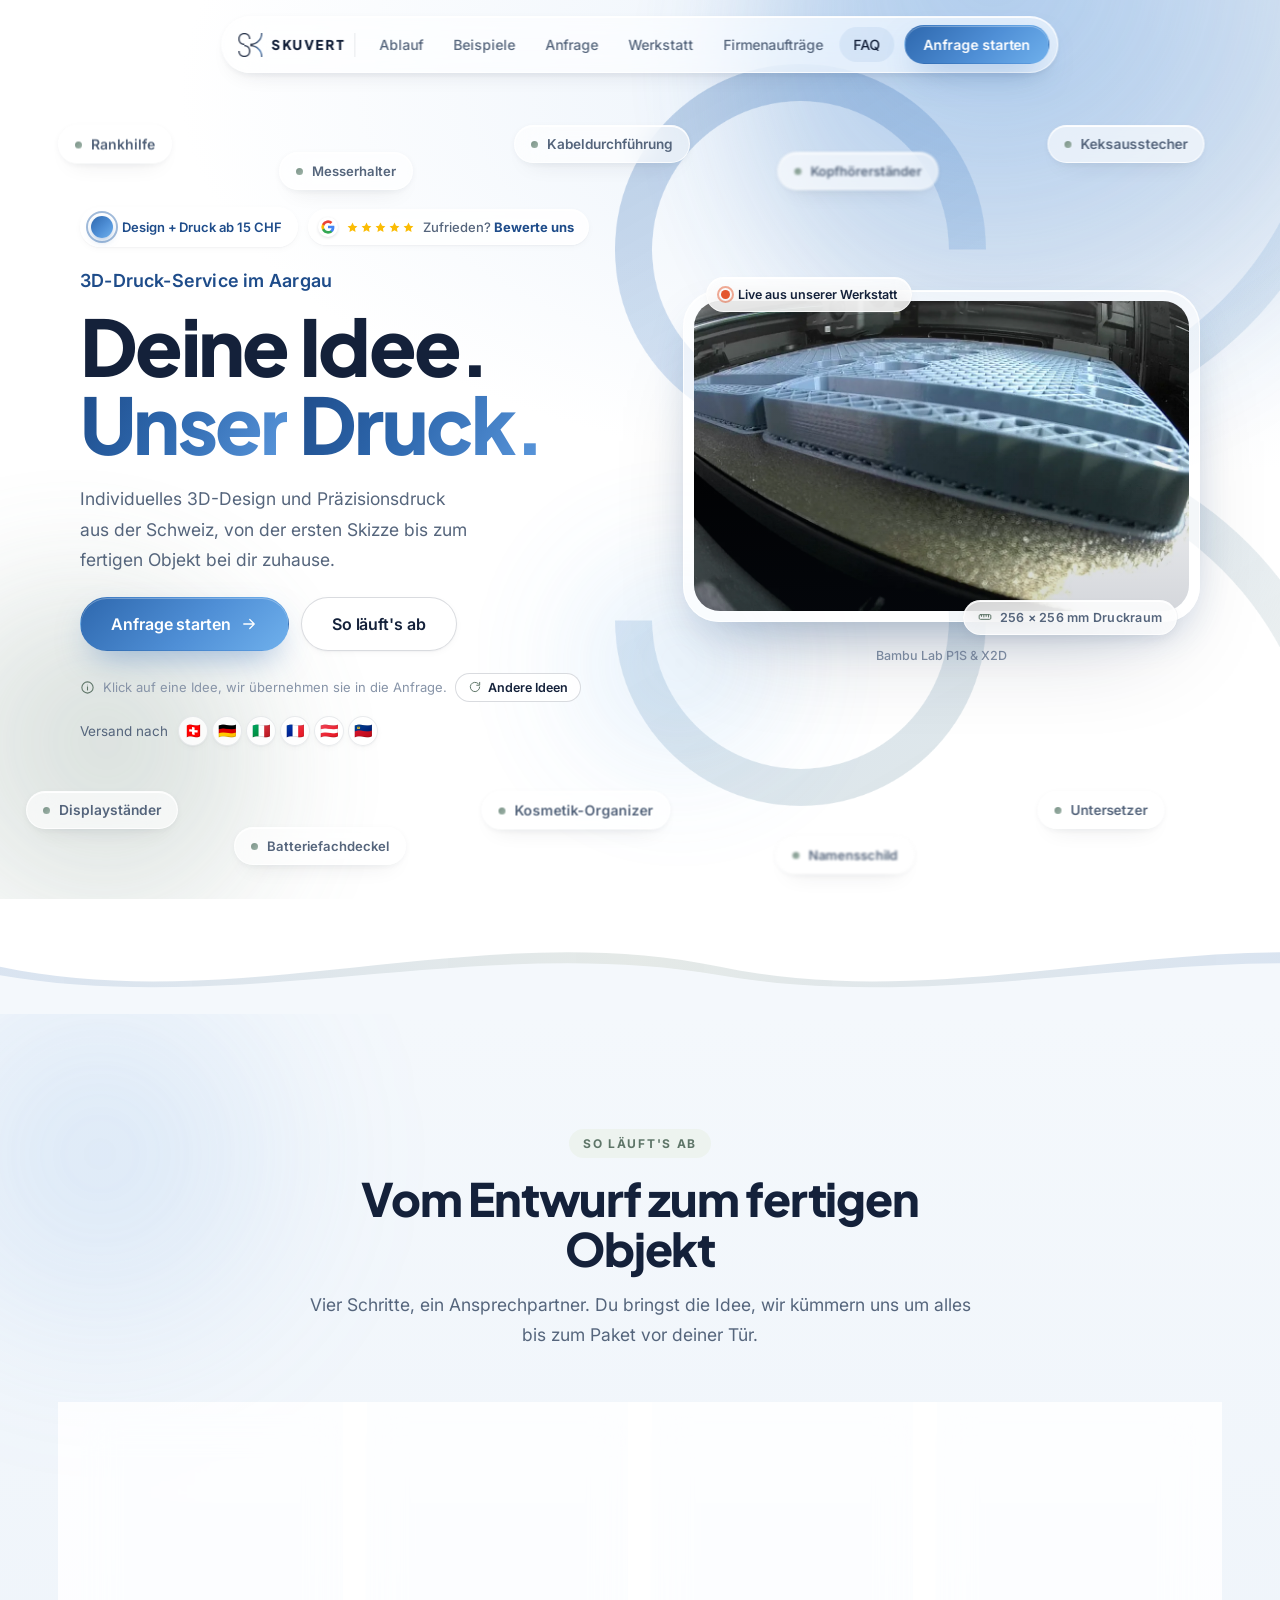
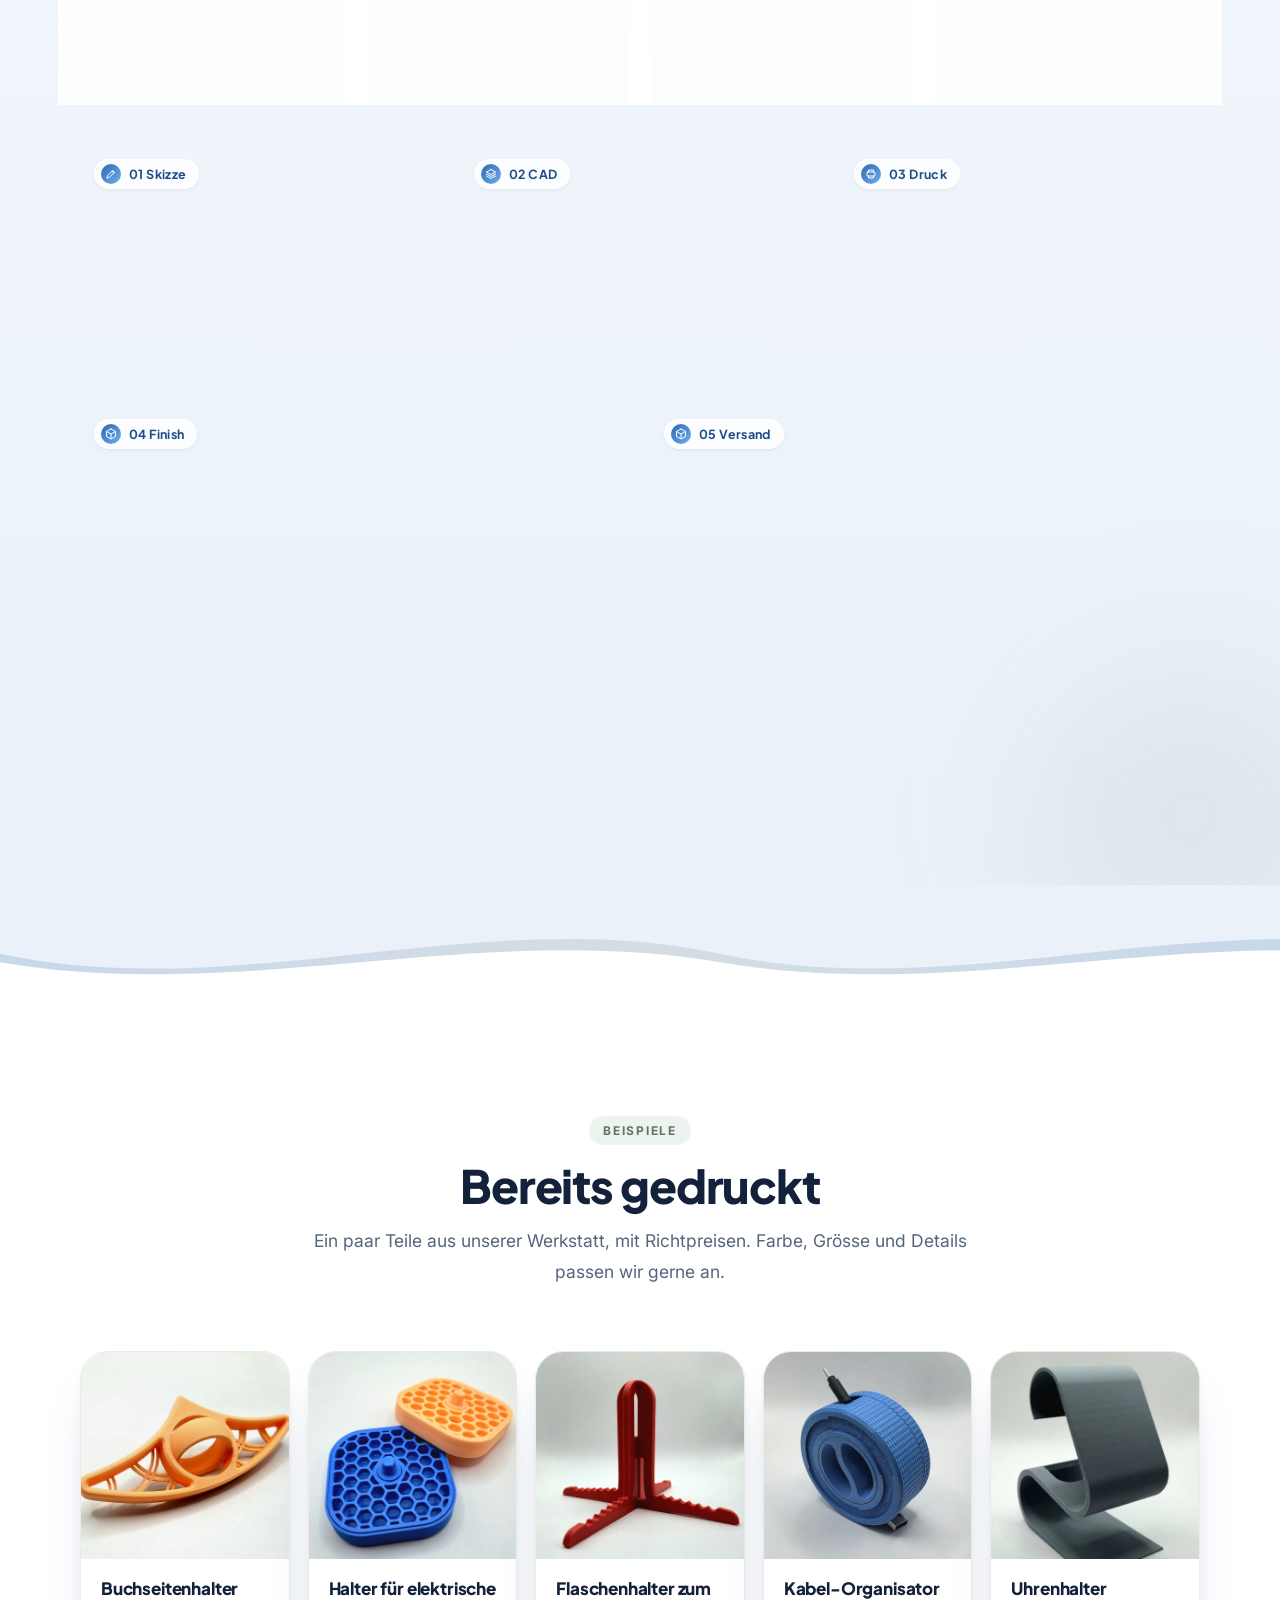
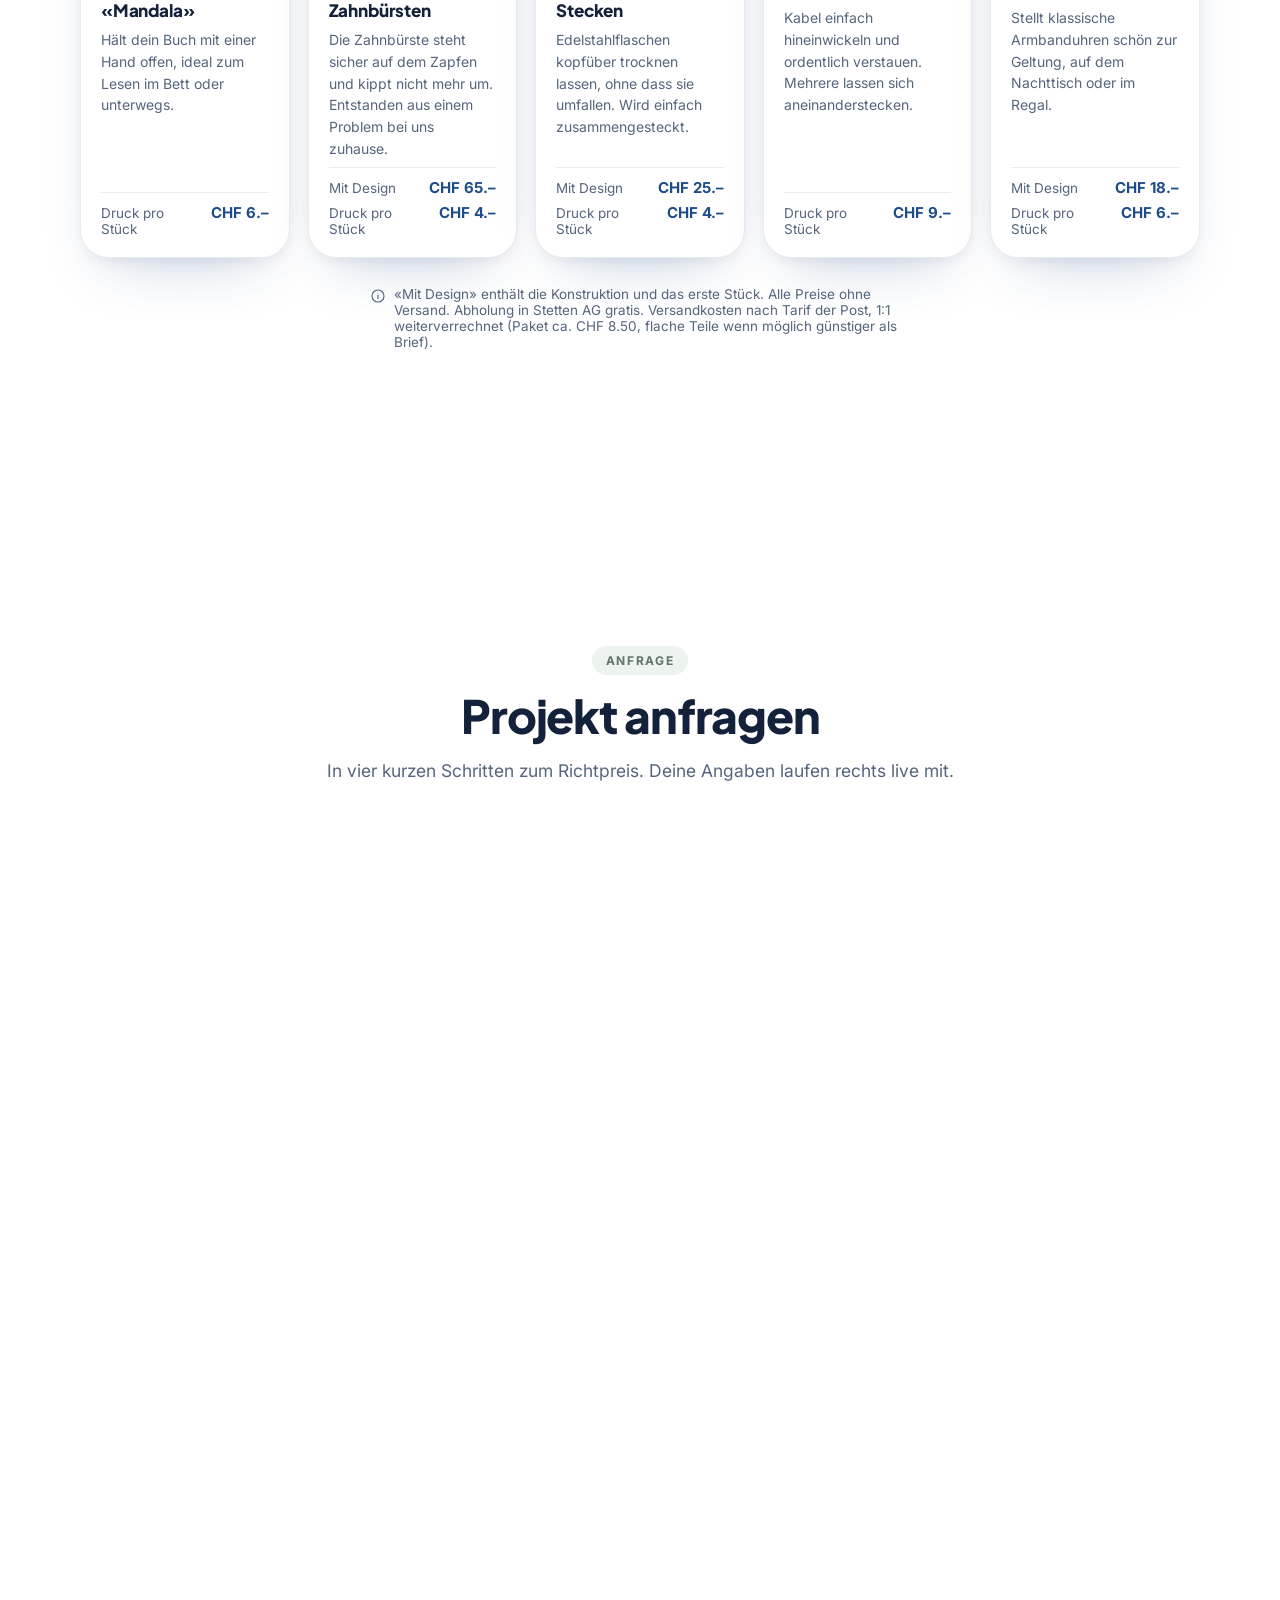
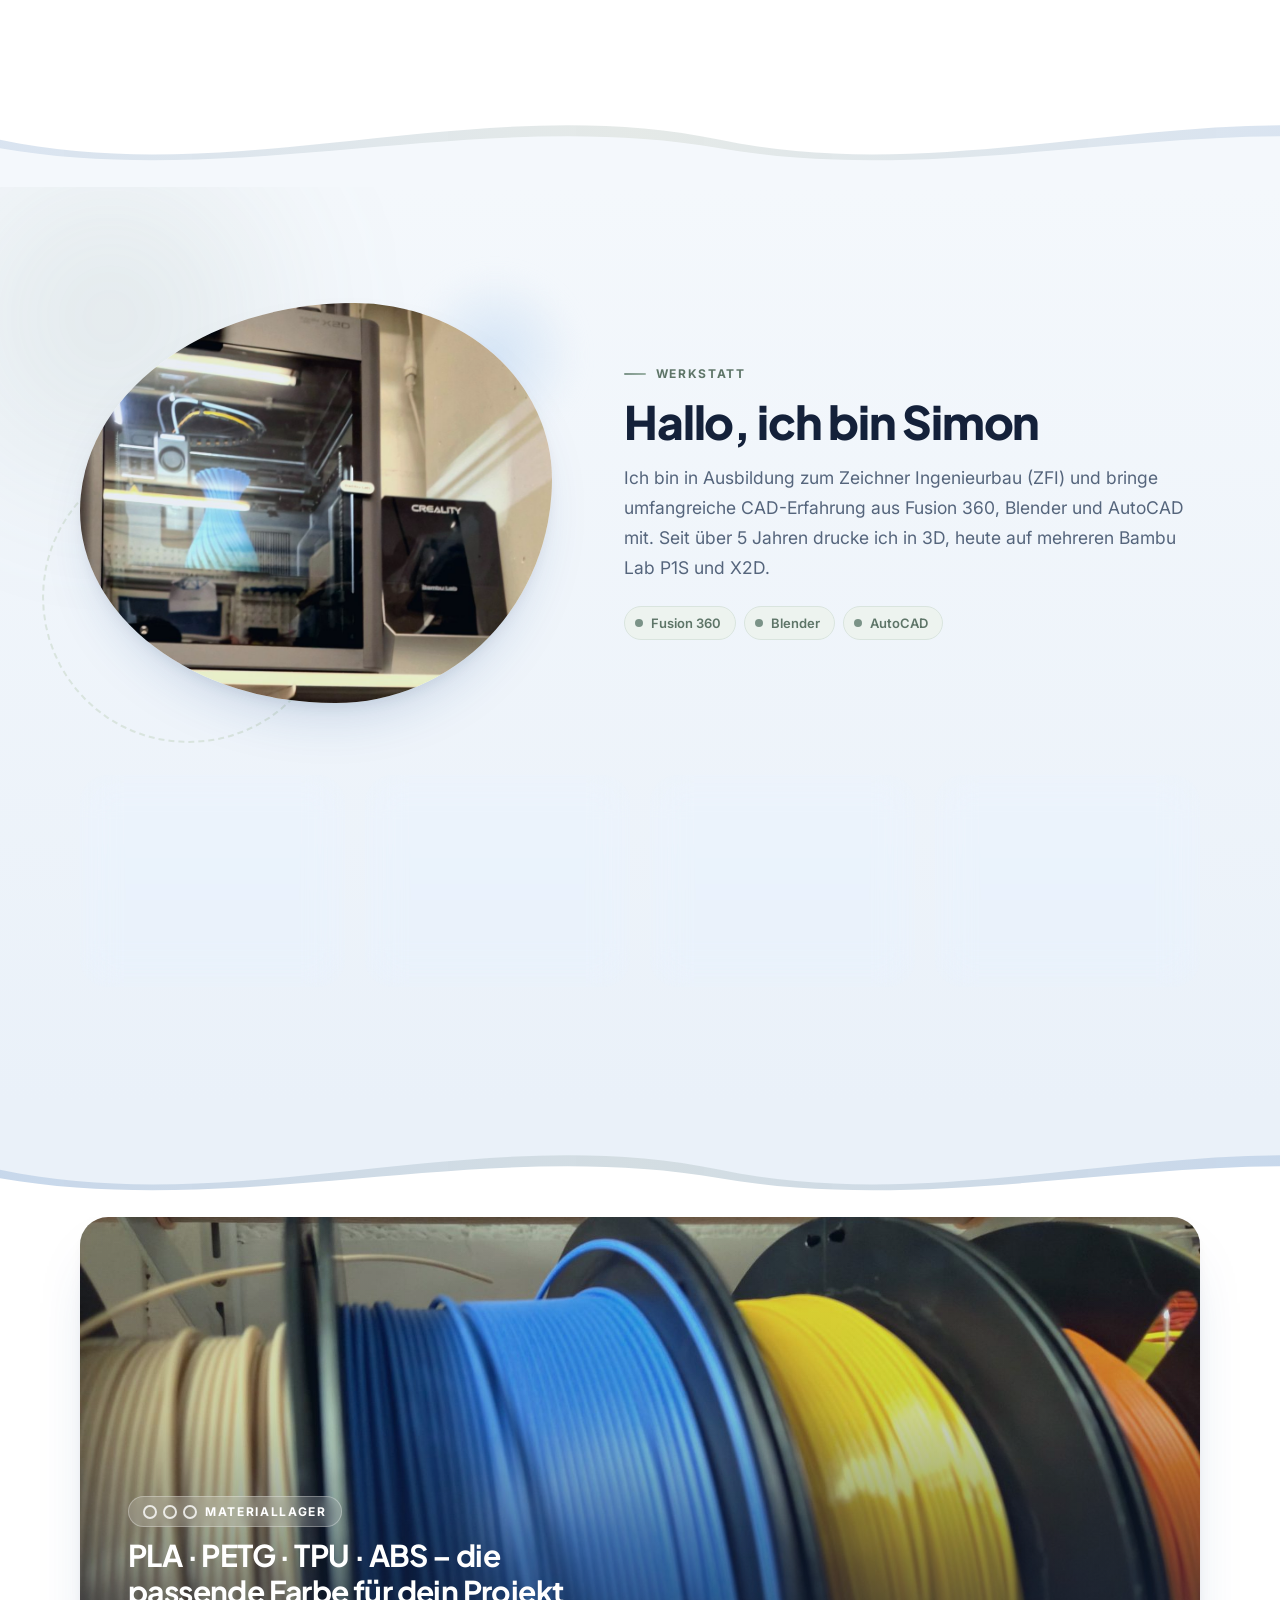
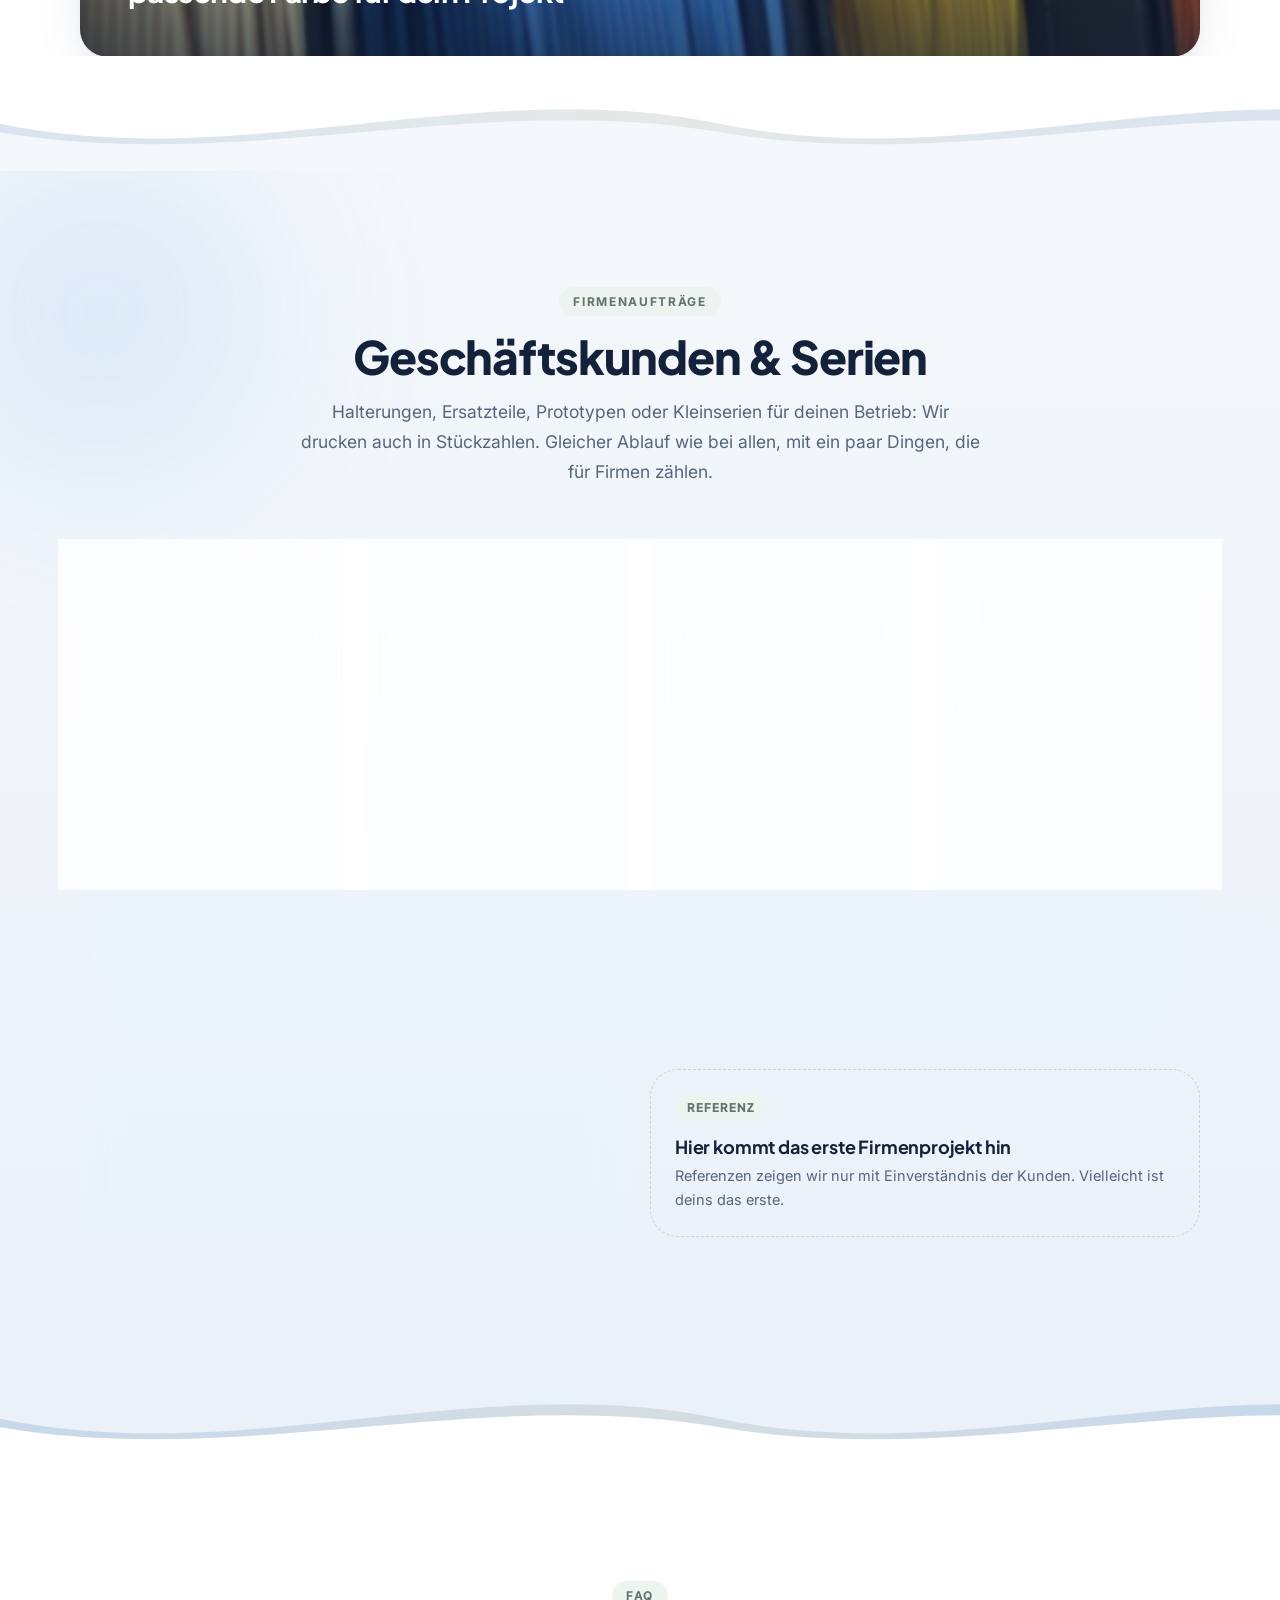
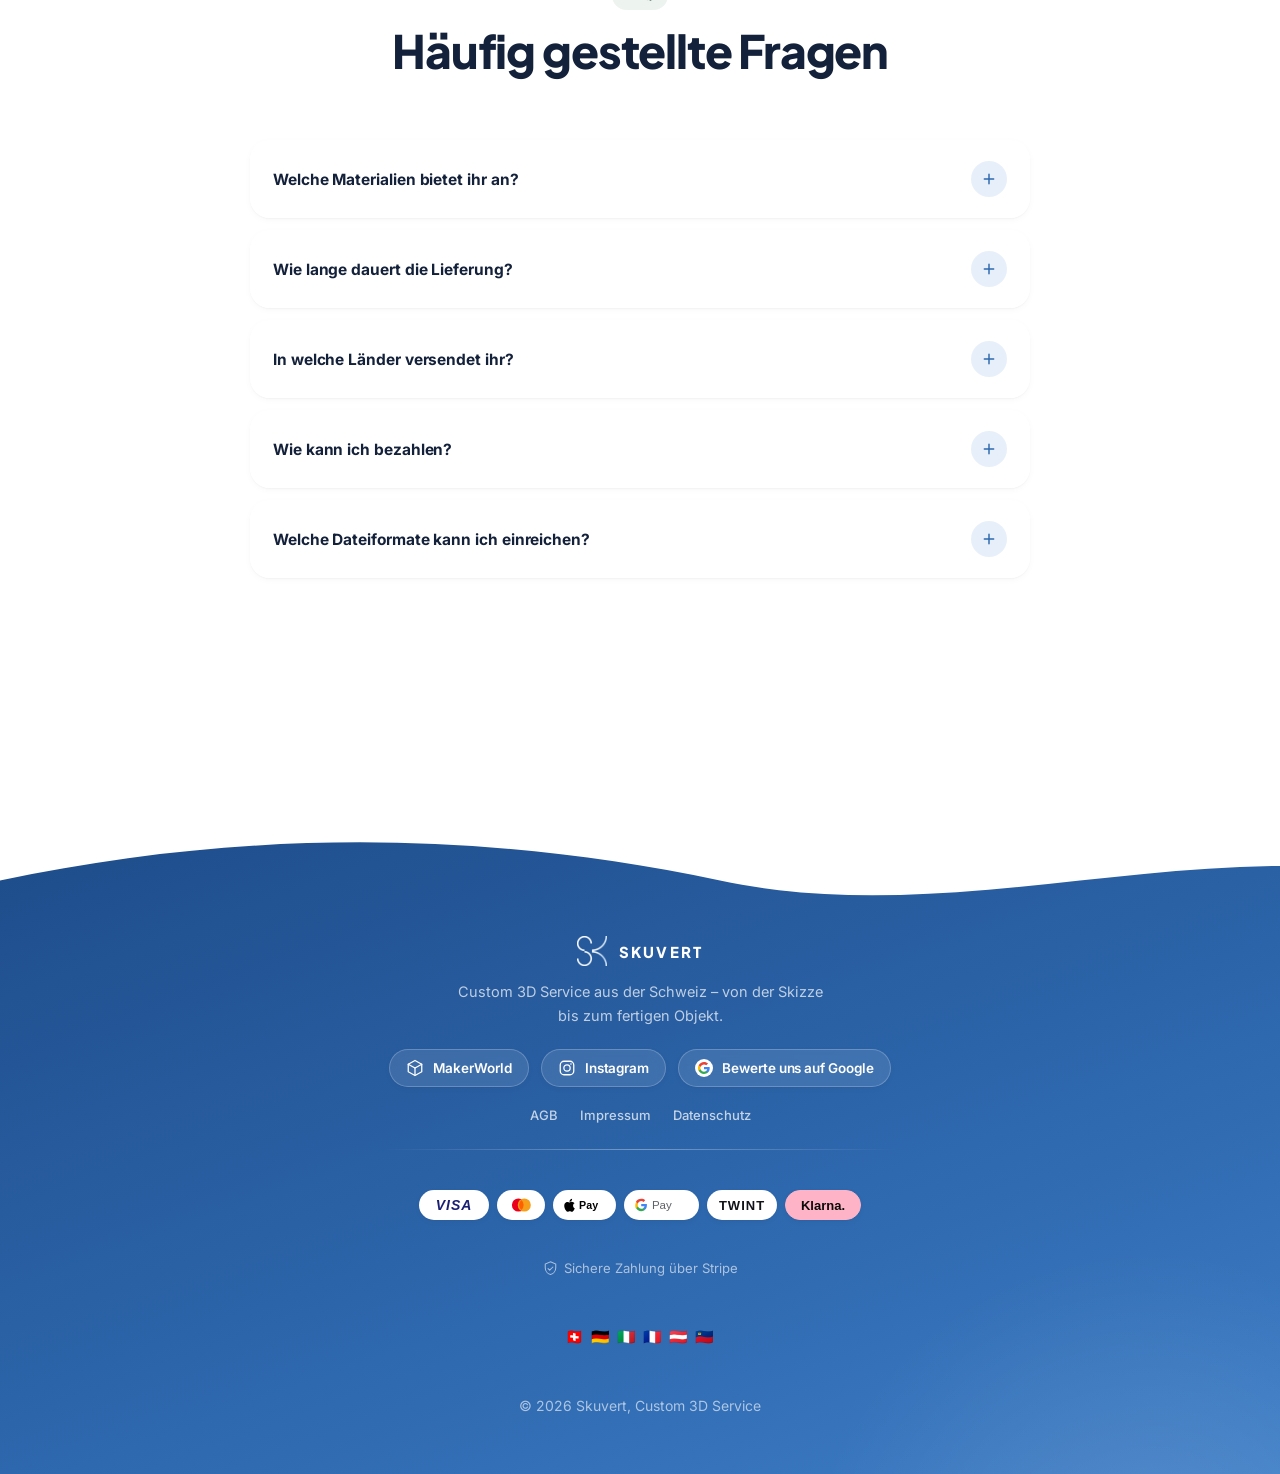
==== commit d1c3d635: "Preisrechner: «Bearbeitung & Verpacken»; Versandhinweis nach Post-Tarif Co-Authored-By: Claude Opus " ====
--- a/index.html
+++ b/index.html
@@ -299,7 +299,7 @@
 </div>
 </article>
 </div>
-<p class="ex-note reveal"><svg class="icon"><use href="#icon-info"/></svg><span>«Mit Design» enthält die Konstruktion und das erste Stück. Alle Preise ohne Versand. Abholung in Stetten AG gratis, Versand je nach Grösse und Gewicht.</span></p>
+<p class="ex-note reveal"><svg class="icon"><use href="#icon-info"/></svg><span>«Mit Design» enthält die Konstruktion und das erste Stück. Alle Preise ohne Versand. Abholung in Stetten AG gratis. Versandkosten nach Tarif der Post, 1:1 weiterverrechnet (Paket ca. CHF 8.50, flache Teile wenn möglich günstiger als Brief).</span></p>
 <div class="ex-cta reveal"><a href="#anfrage" class="glass-btn glass-btn--accent">Etwas Ähnliches anfragen <svg class="icon arrow"><use href="#icon-arrow"/></svg></a></div>
 </div>
 </section>
@@ -513,7 +513,7 @@
 <p class="small-text">© 2026 Skuvert, Custom 3D Service</p>
 </footer>
 
-<script src="script.js?v=11"></script>
+<script src="script.js?v=12"></script>
 
 </body>
 </html>
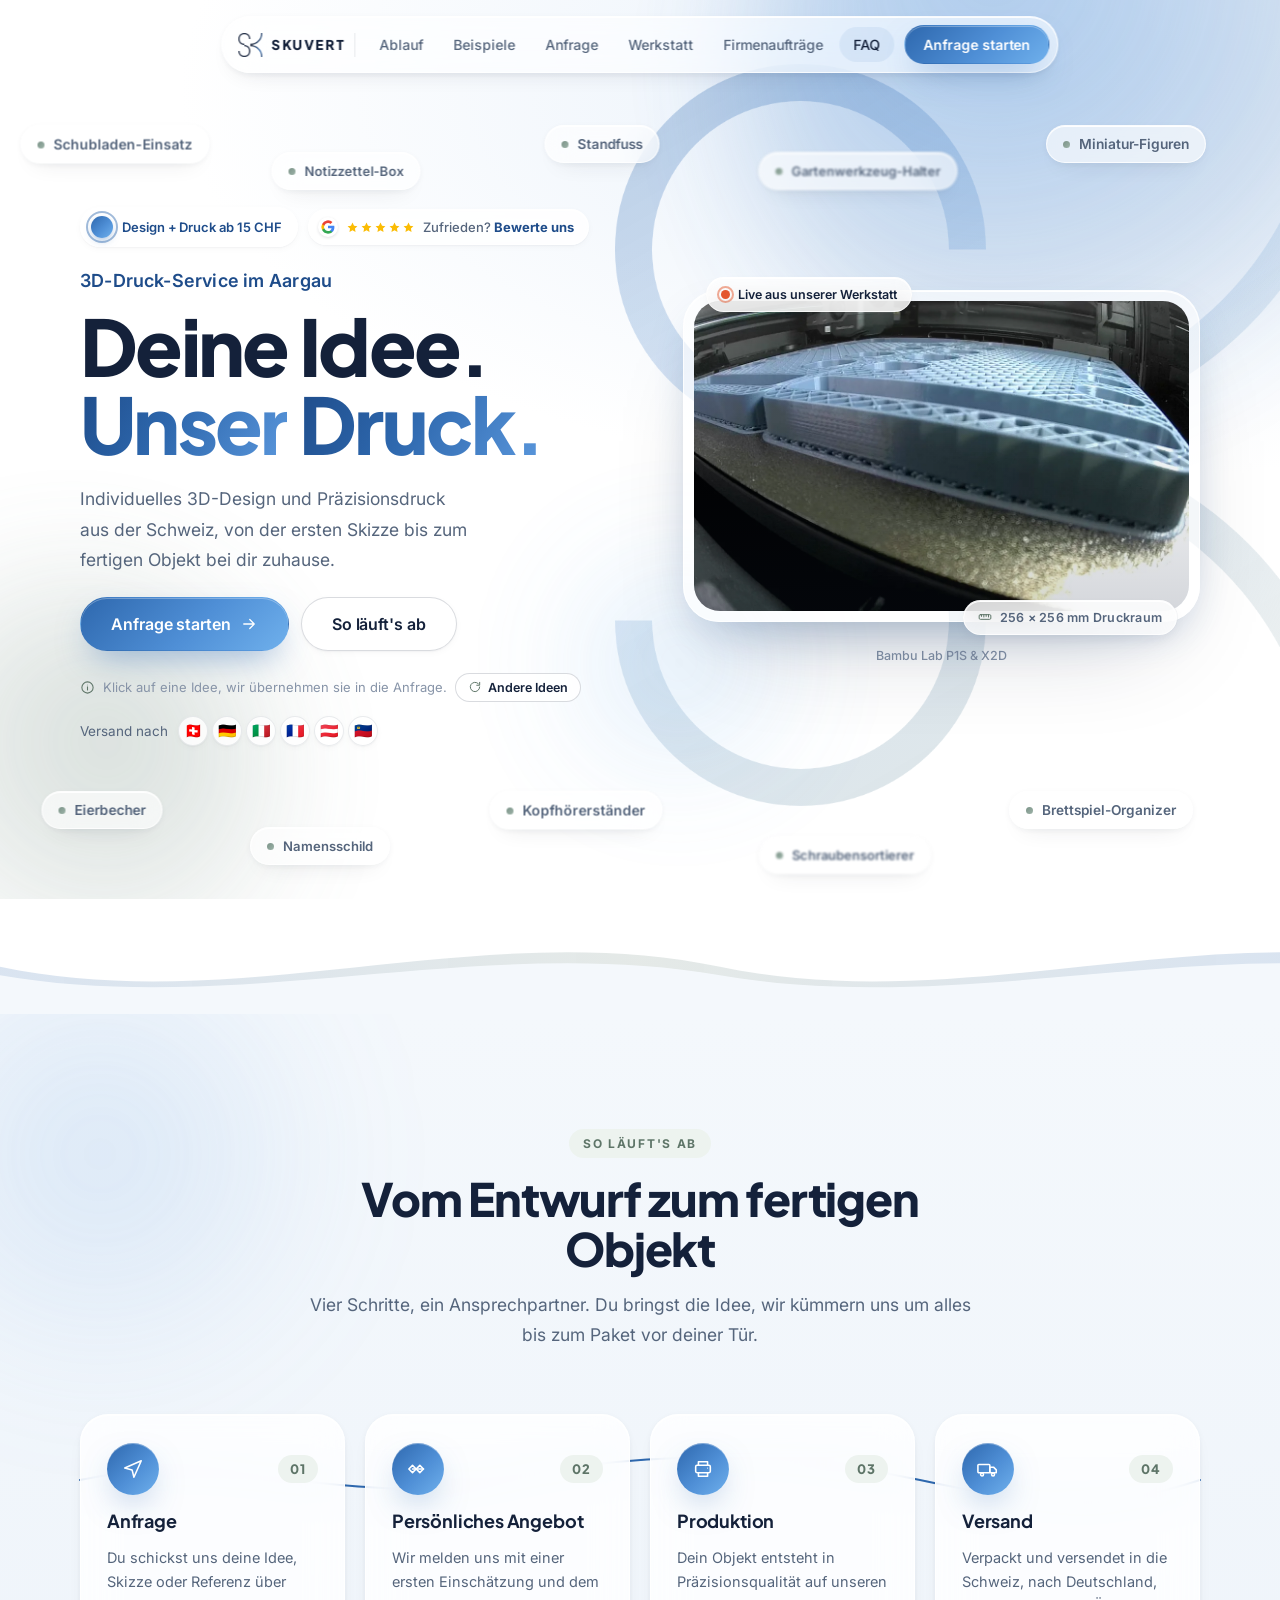
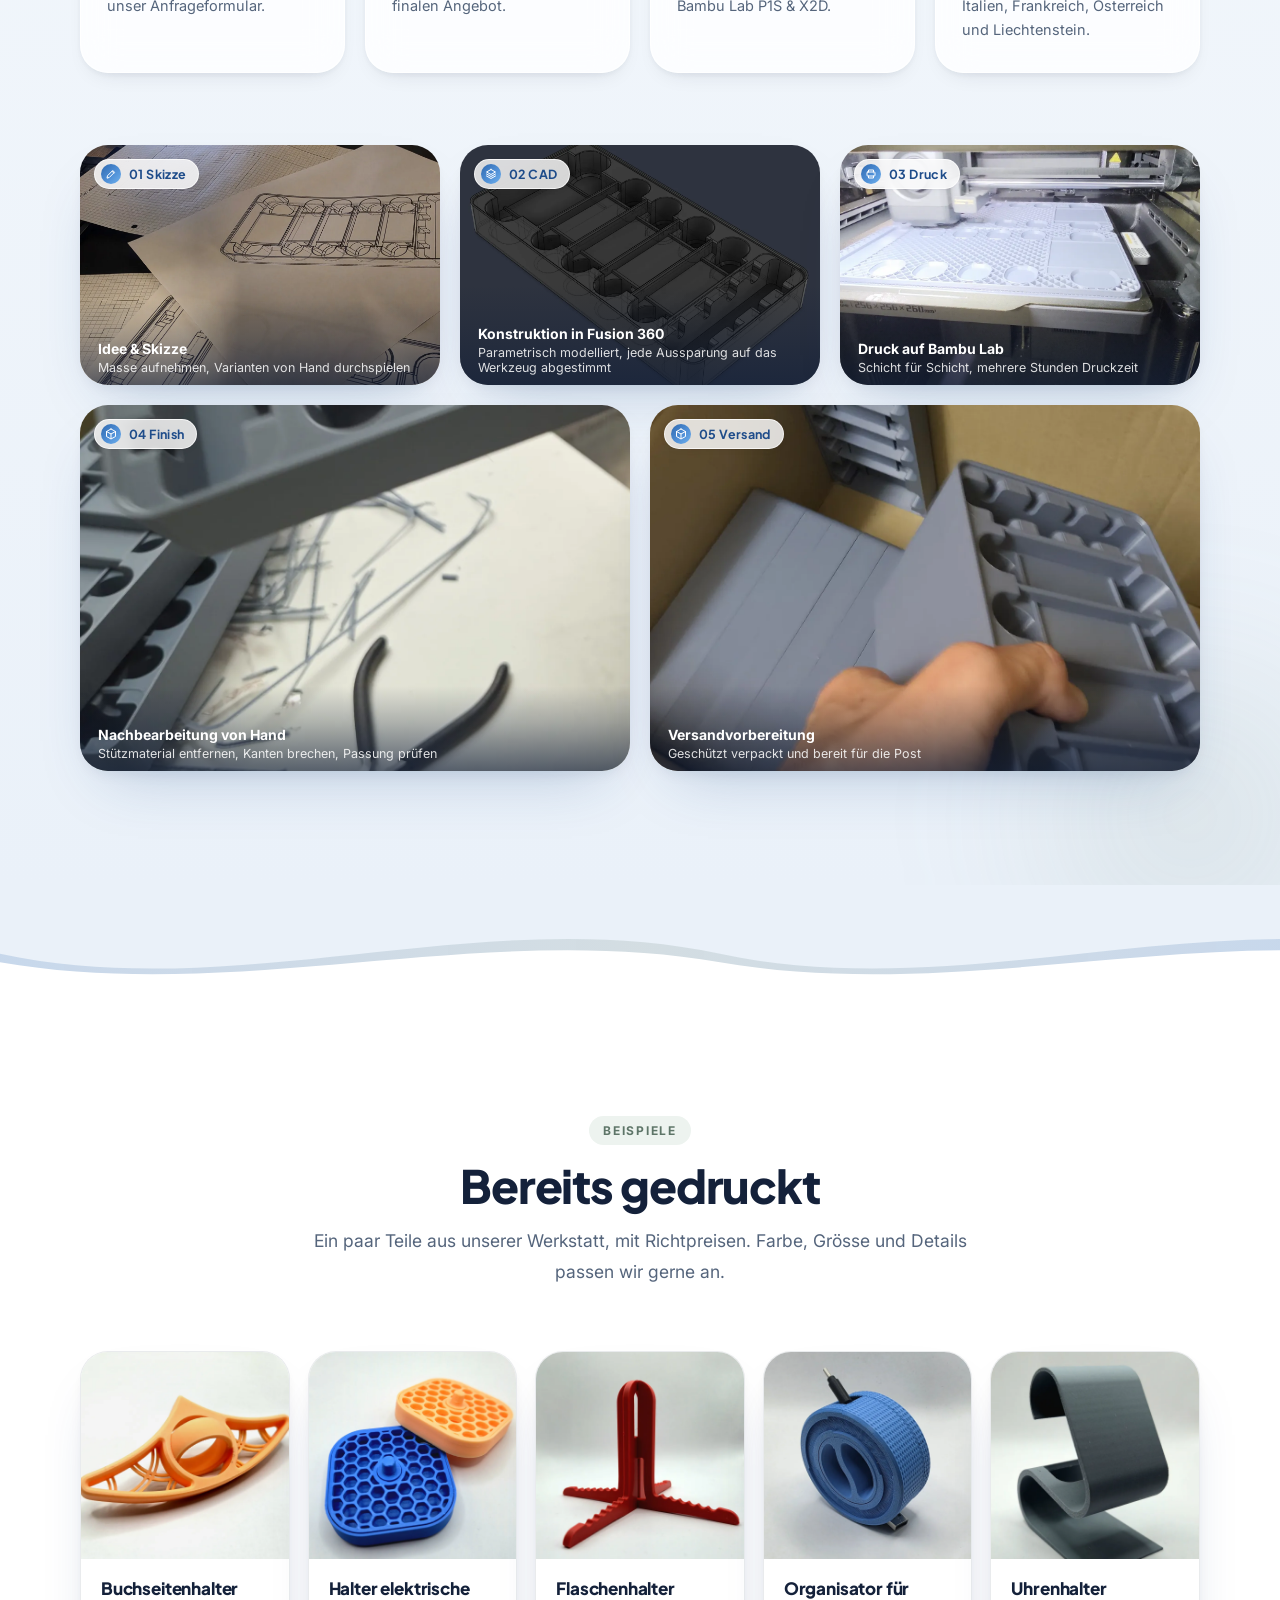
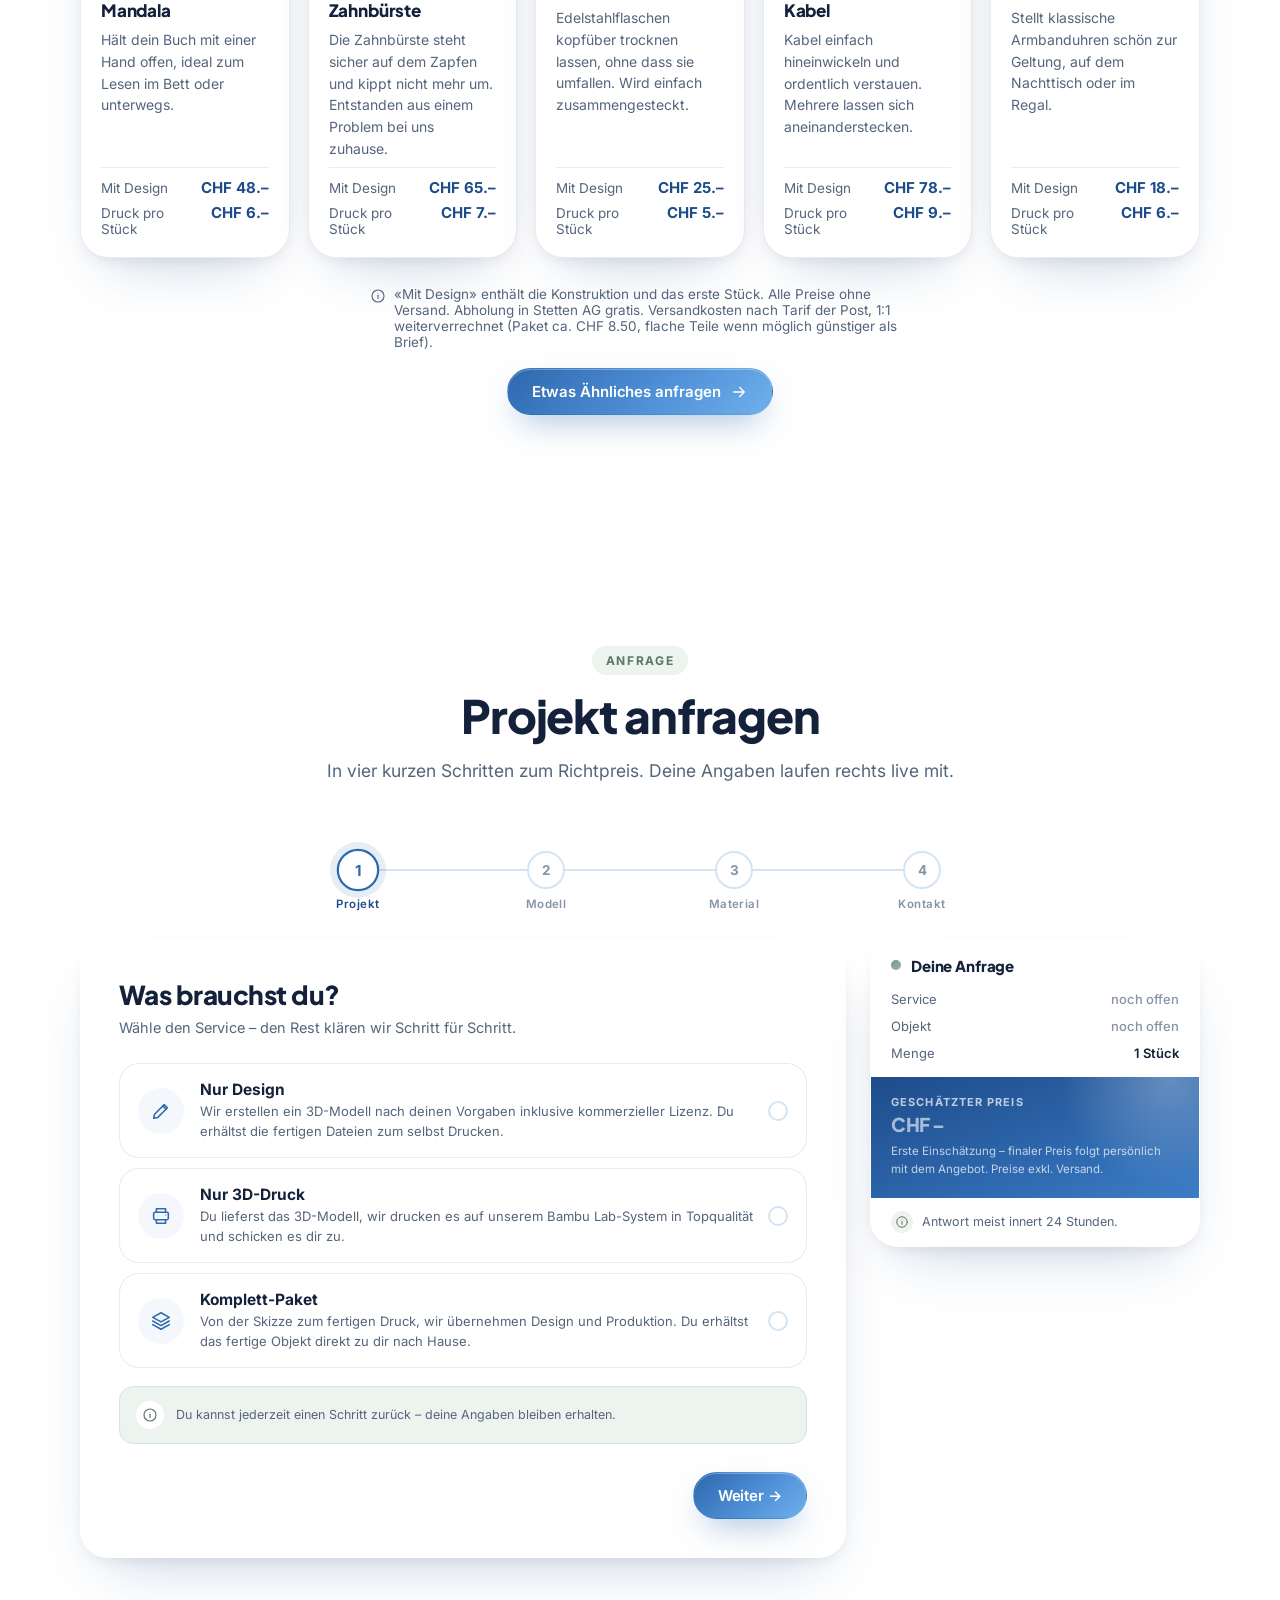
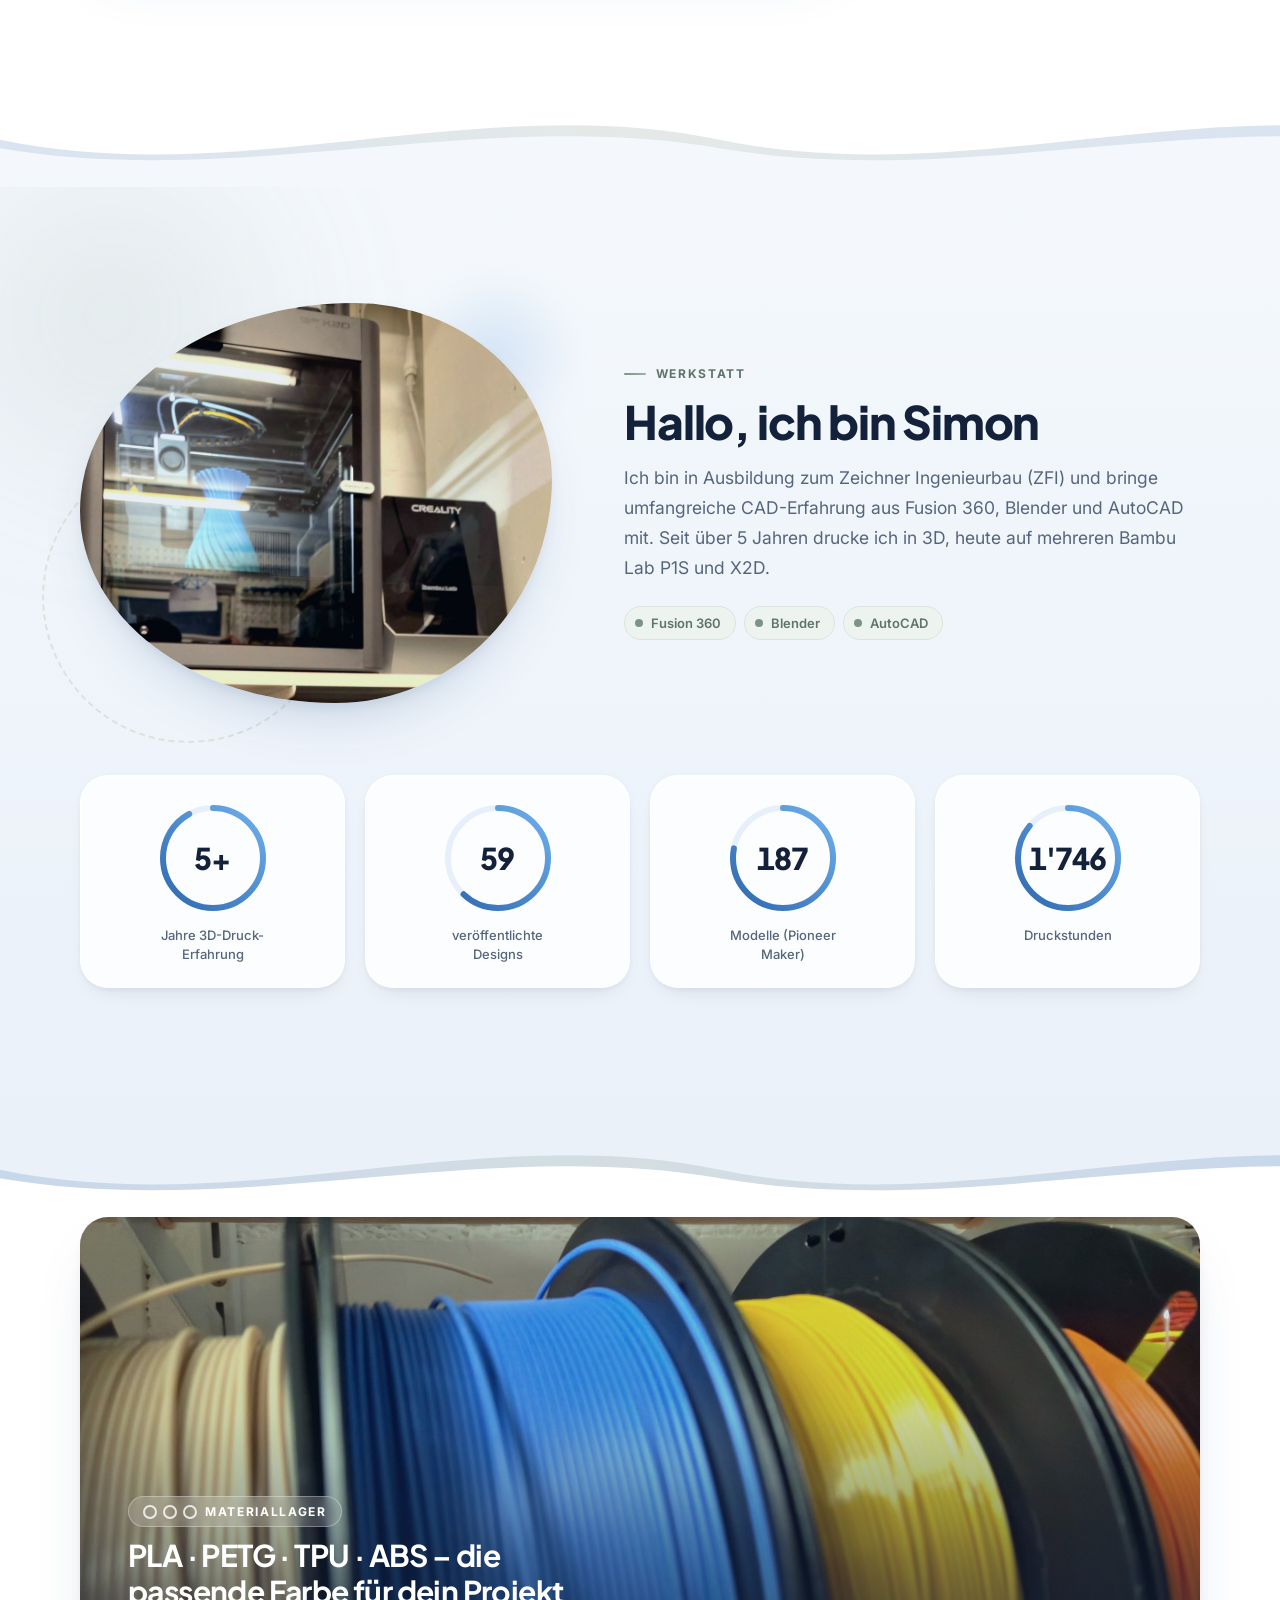
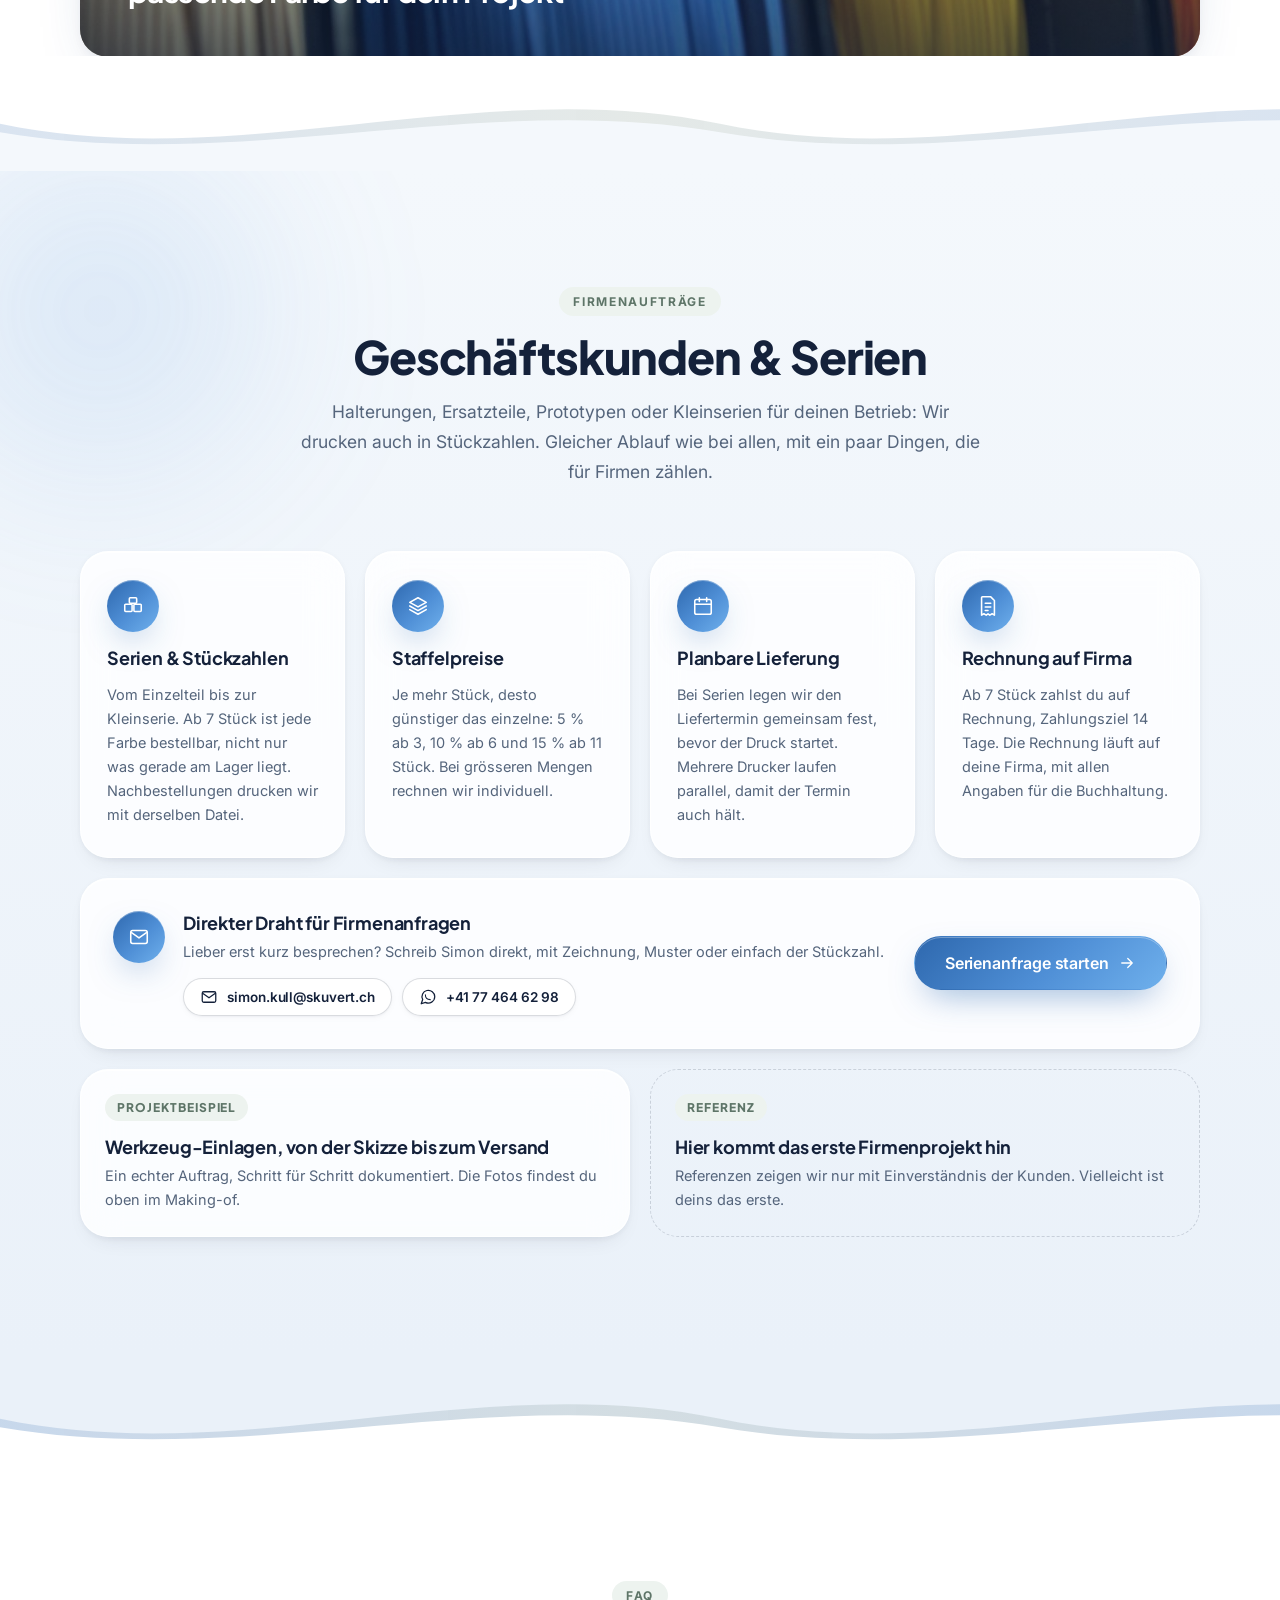
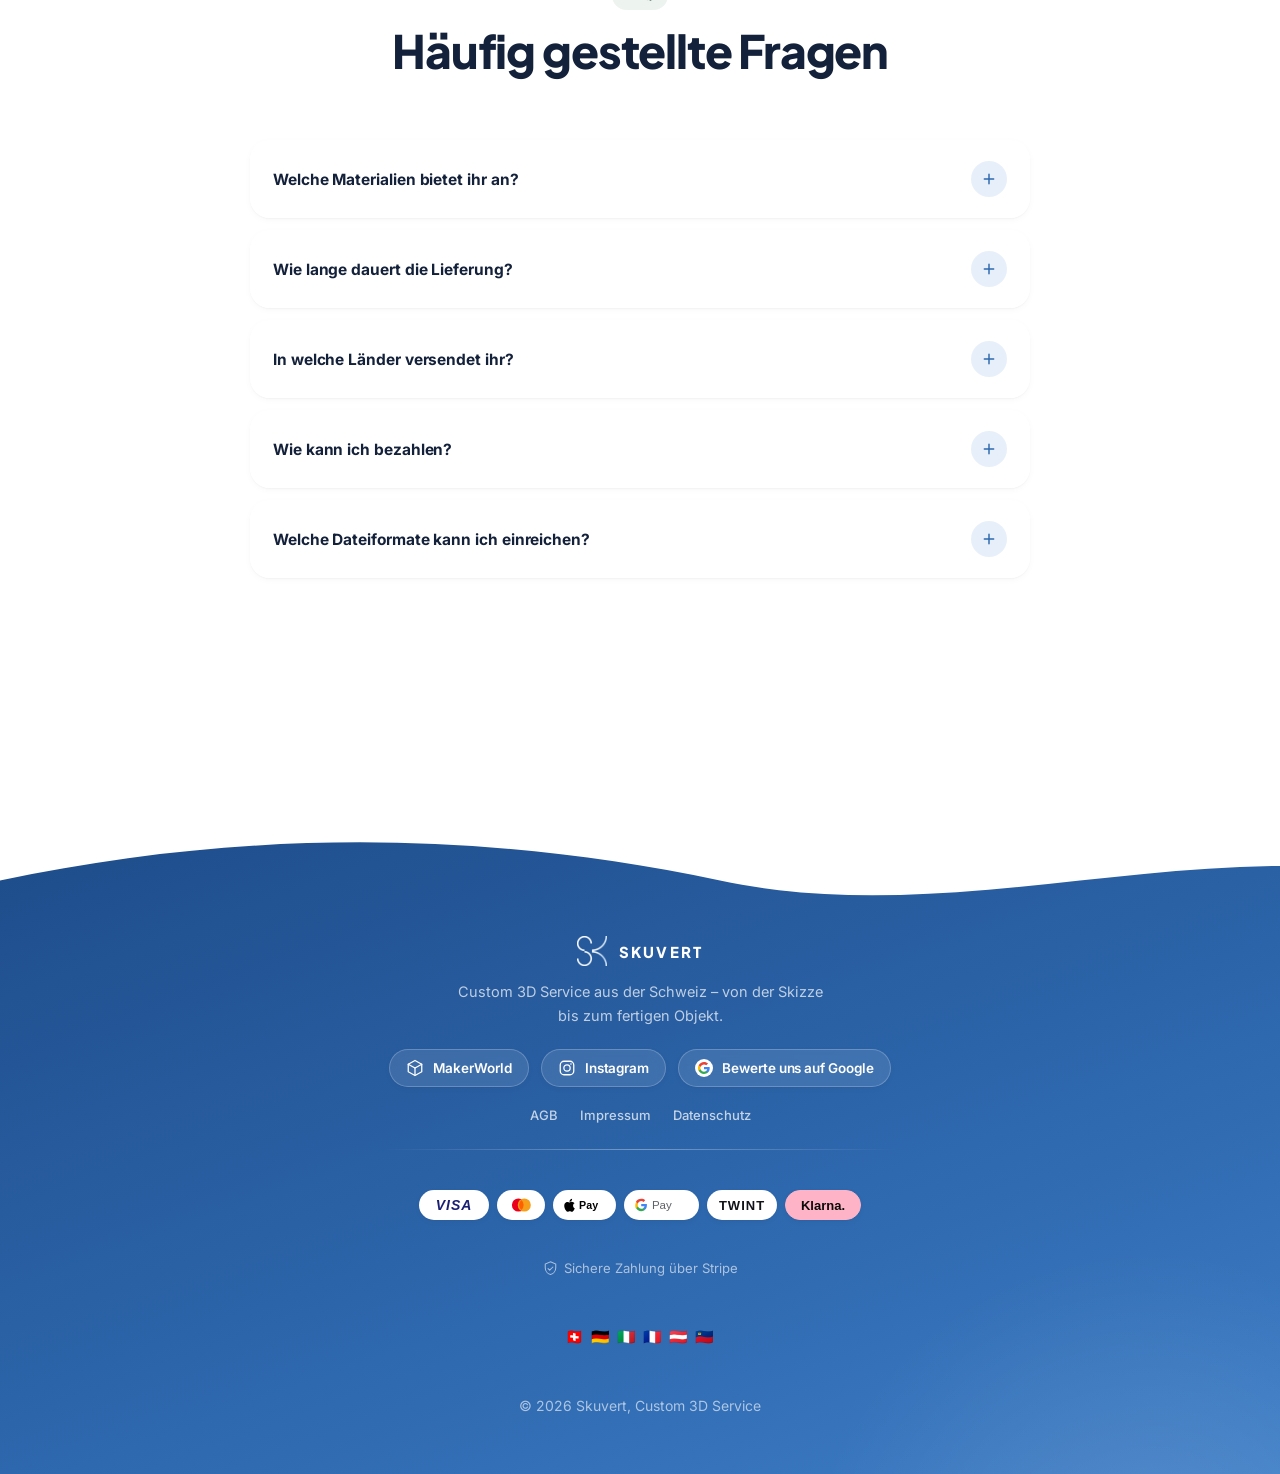
==== commit bc60f587: "Galerie: kürzere Titel, Preise angepasst Co-Authored-By: Claude Opus 5.5 <noreply@anthropic.com>" ====
--- a/index.html
+++ b/index.html
@@ -248,9 +248,10 @@
 <article class="ex-card reveal">
 <div class="ex-img"><img src="img/beispiel-buchseitenhalter.webp" alt="Orangefarbener Buchseitenhalter mit Mandala-Muster und Daumenring" width="900" height="900" loading="lazy"></div>
 <div class="ex-body">
-<h3>Buchseitenhalter «Mandala»</h3>
+<h3>Buchseitenhalter Mandala</h3>
 <p>Hält dein Buch mit einer Hand offen, ideal zum Lesen im Bett oder unterwegs.</p>
 <div class="ex-prices">
+<div class="ex-price"><span>Mit Design</span><strong>CHF 48.–</strong></div>
 <div class="ex-price"><span>Druck pro Stück</span><strong>CHF 6.–</strong></div>
 </div>
 </div>
@@ -258,31 +259,32 @@
 <article class="ex-card reveal">
 <div class="ex-img"><img src="img/beispiel-zahnbuerstenhalter.webp" alt="Zwei Zahnbürstenhalter mit Wabenmuster in Blau und Orange" width="900" height="900" loading="lazy"></div>
 <div class="ex-body">
-<h3>Halter für elektrische Zahnbürsten</h3>
+<h3>Halter elektrische Zahnbürste</h3>
 <p>Die Zahnbürste steht sicher auf dem Zapfen und kippt nicht mehr um. Entstanden aus einem Problem bei uns zuhause.</p>
 <div class="ex-prices">
 <div class="ex-price"><span>Mit Design</span><strong>CHF 65.–</strong></div>
-<div class="ex-price"><span>Druck pro Stück</span><strong>CHF 4.–</strong></div>
+<div class="ex-price"><span>Druck pro Stück</span><strong>CHF 7.–</strong></div>
 </div>
 </div>
 </article>
 <article class="ex-card reveal">
 <div class="ex-img"><img src="img/beispiel-flaschenhalter.webp" alt="Roter Flaschenhalter aus zwei gesteckten Teilen" width="900" height="900" loading="lazy"></div>
 <div class="ex-body">
-<h3>Flaschenhalter zum Stecken</h3>
+<h3>Flaschenhalter</h3>
 <p>Edelstahlflaschen kopfüber trocknen lassen, ohne dass sie umfallen. Wird einfach zusammengesteckt.</p>
 <div class="ex-prices">
 <div class="ex-price"><span>Mit Design</span><strong>CHF 25.–</strong></div>
-<div class="ex-price"><span>Druck pro Stück</span><strong>CHF 4.–</strong></div>
+<div class="ex-price"><span>Druck pro Stück</span><strong>CHF 5.–</strong></div>
 </div>
 </div>
 </article>
 <article class="ex-card reveal">
 <div class="ex-img"><img src="img/beispiel-kabel-organisator.webp" alt="Blauer runder Kabel-Organisator mit aufgewickeltem USB-Kabel" width="900" height="900" loading="lazy"></div>
 <div class="ex-body">
-<h3>Kabel-Organisator</h3>
+<h3>Organisator für Kabel</h3>
 <p>Kabel einfach hineinwickeln und ordentlich verstauen. Mehrere lassen sich aneinanderstecken.</p>
 <div class="ex-prices">
+<div class="ex-price"><span>Mit Design</span><strong>CHF 78.–</strong></div>
 <div class="ex-price"><span>Druck pro Stück</span><strong>CHF 9.–</strong></div>
 </div>
 </div>
